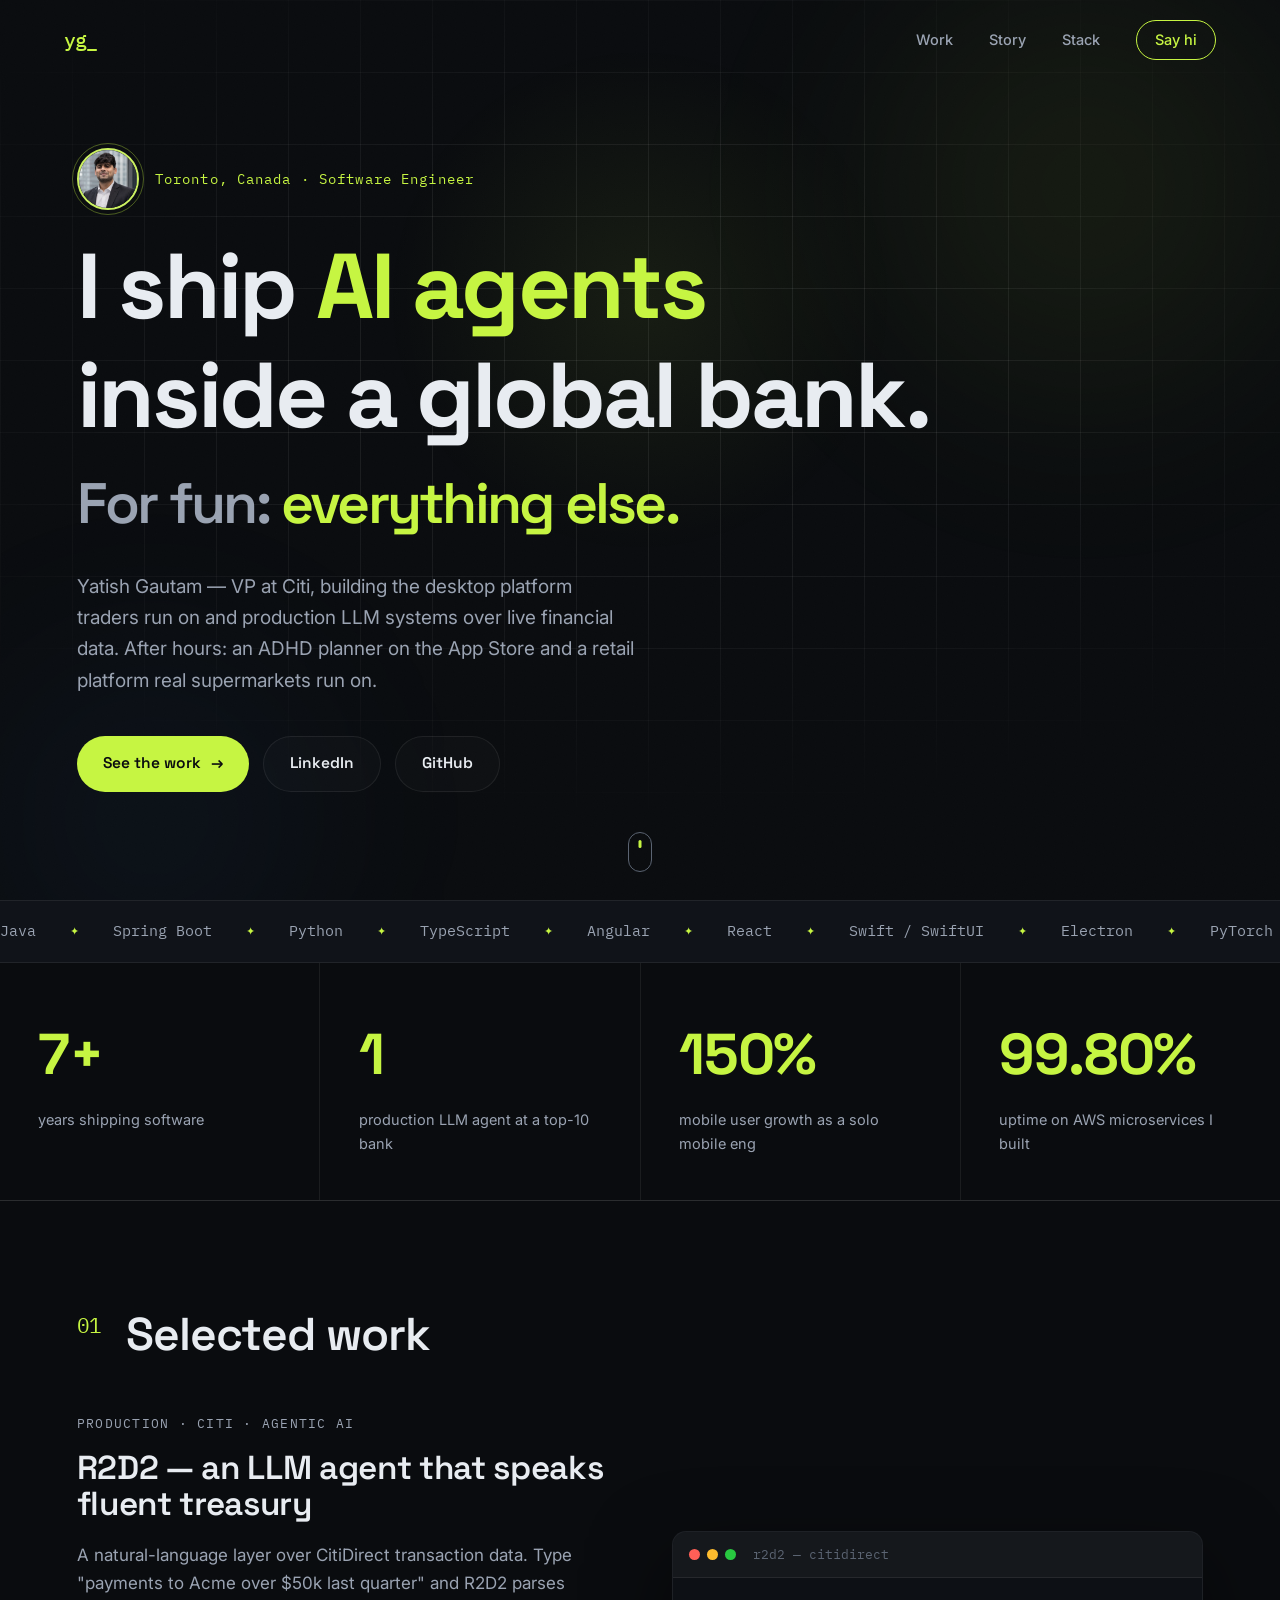
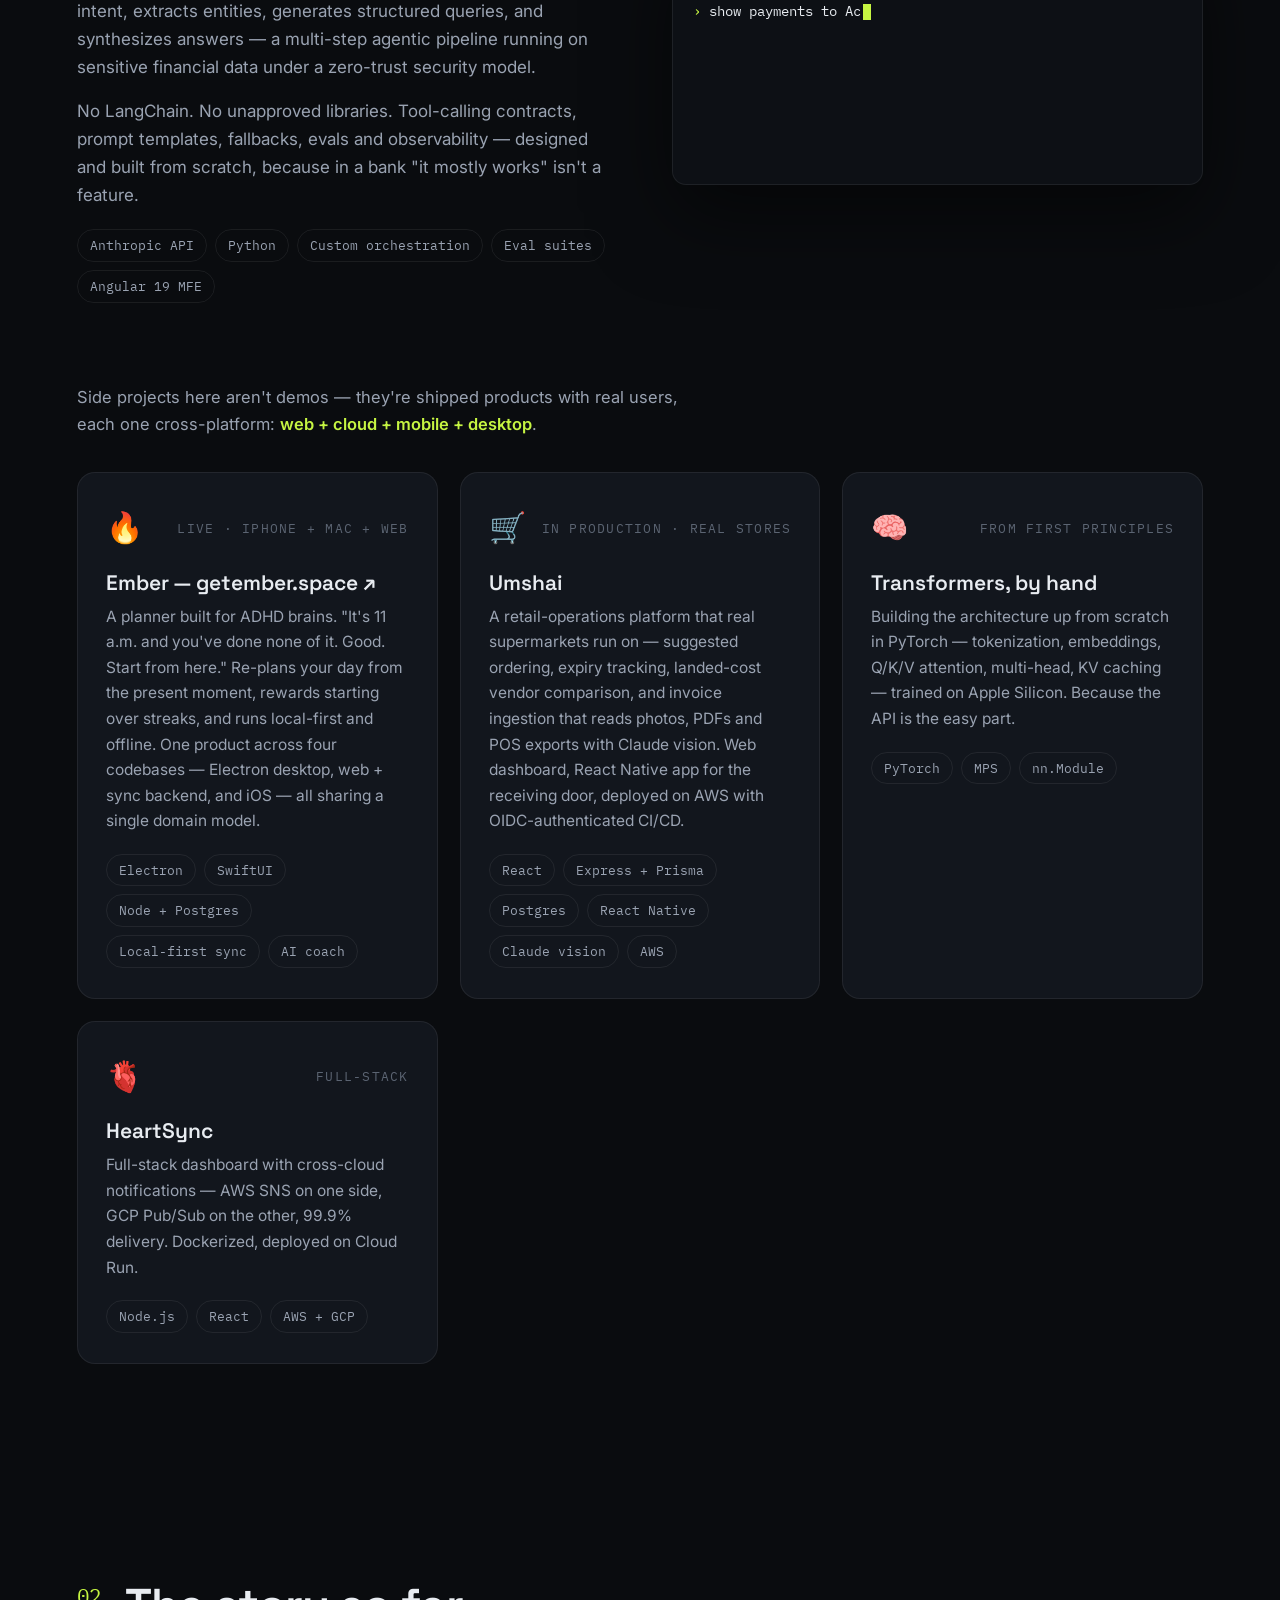
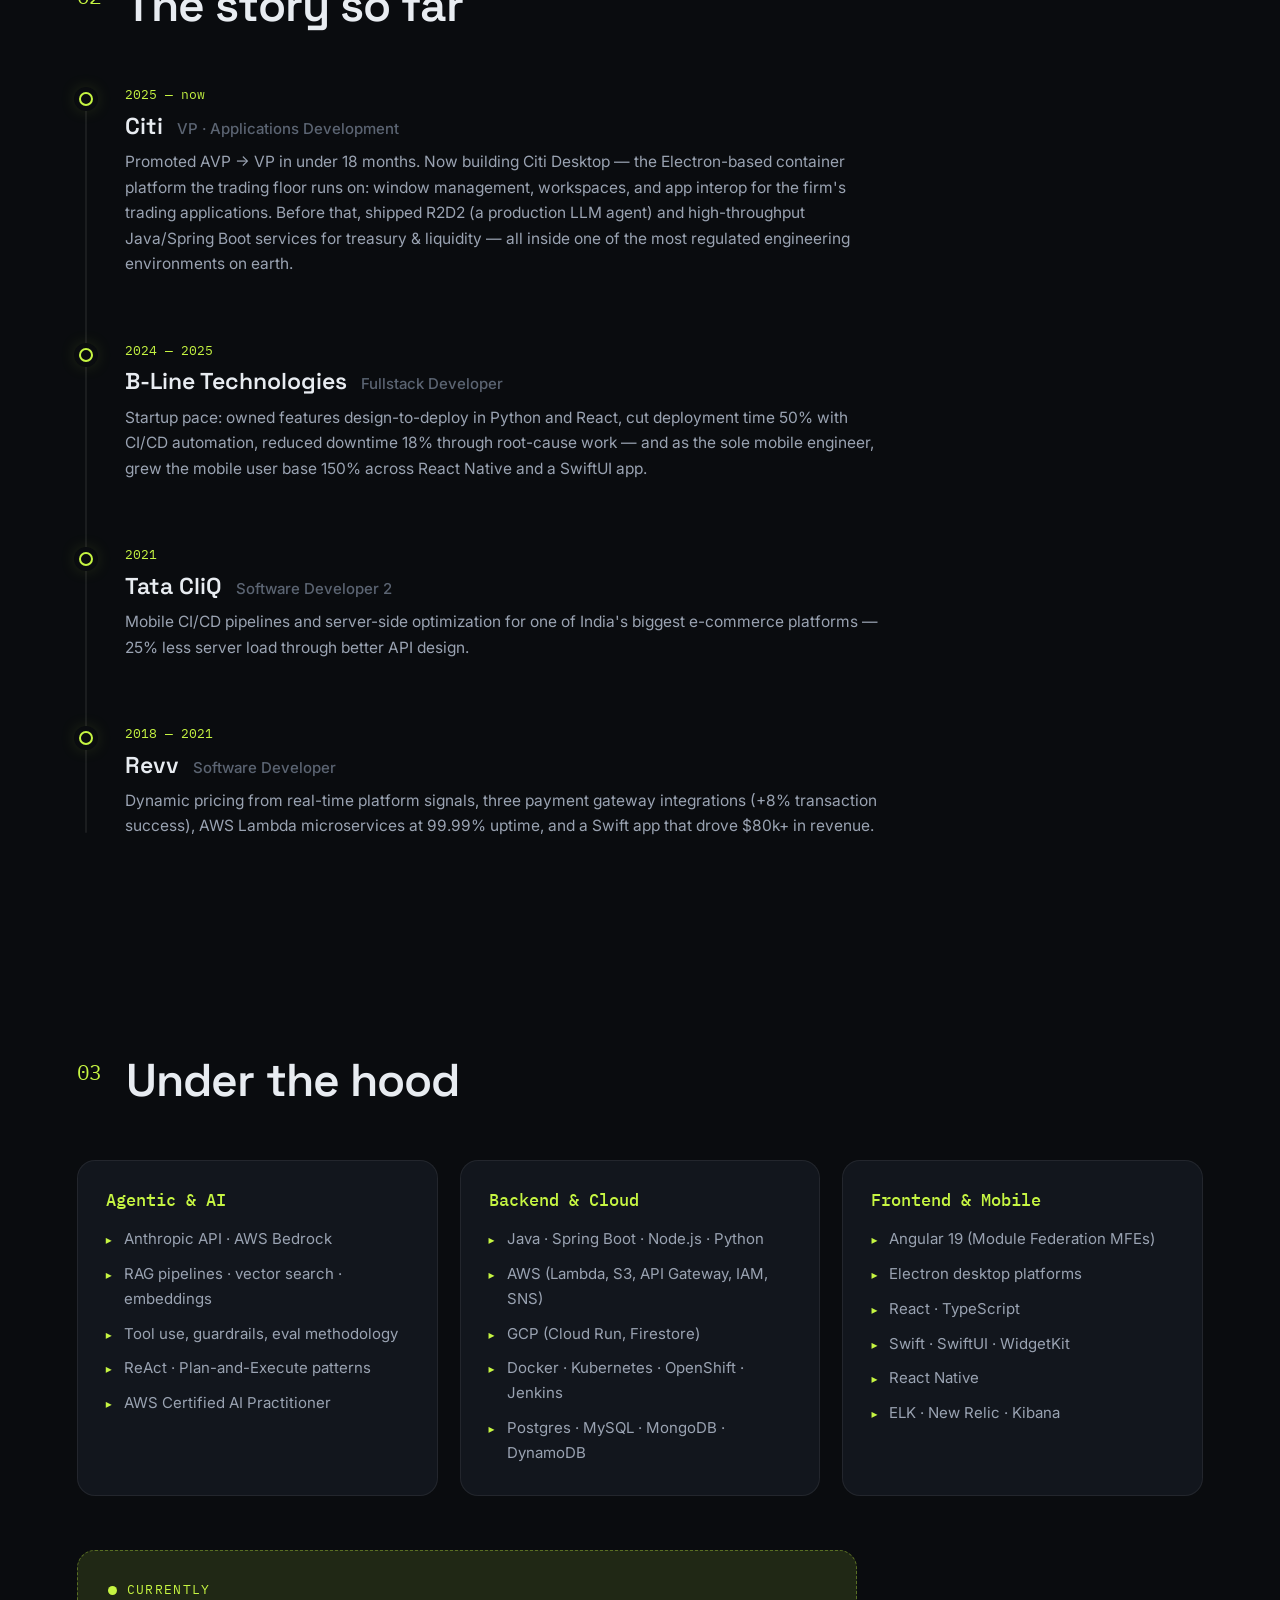
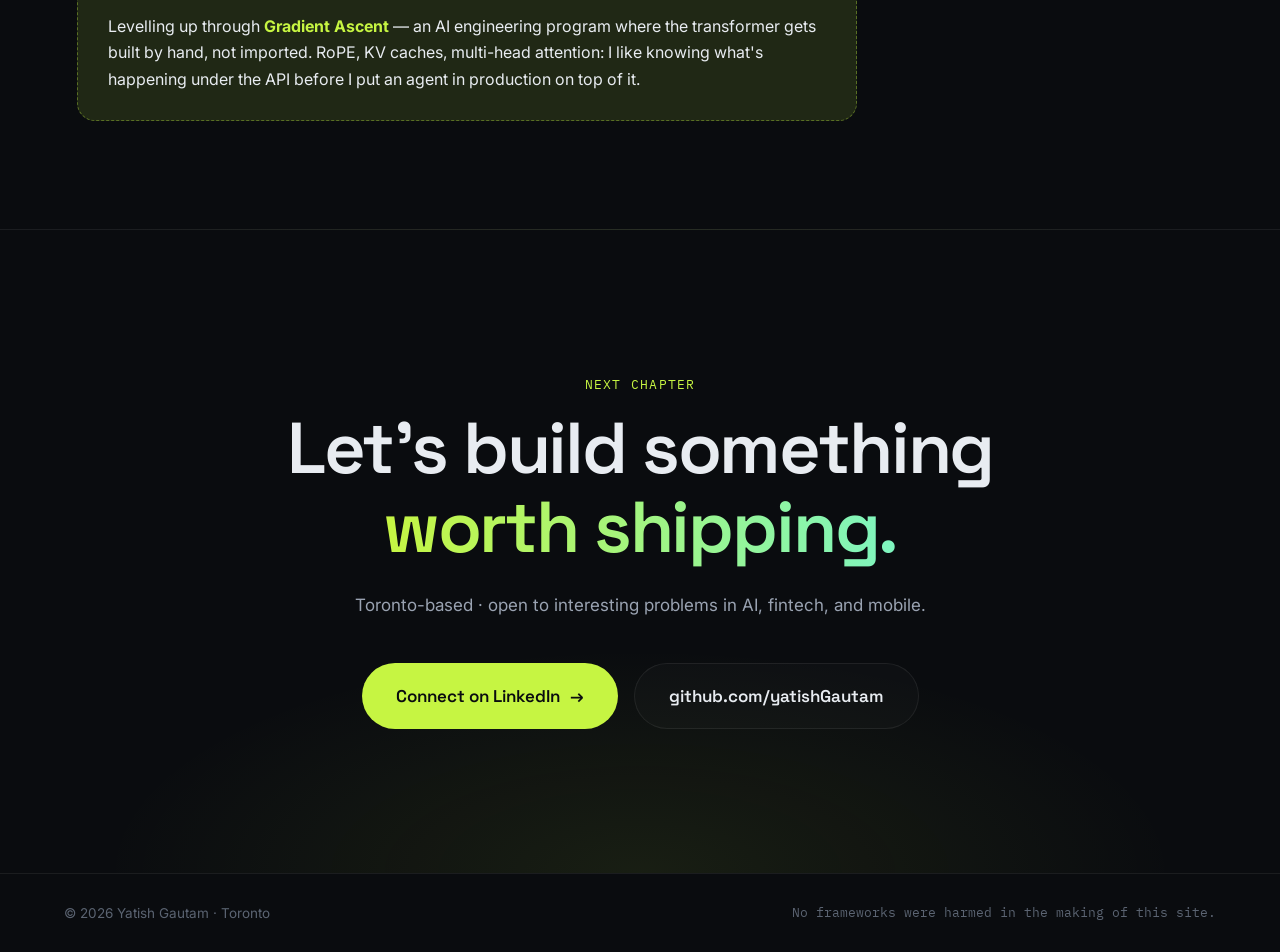
==== site/index.html @ 06d2b2af "Generalist hero copy, www canonical, GoDaddy DNS docs (Route 53 dropped) Co-Authored-By: Claude Fabl" ====
<!DOCTYPE html>
<html lang="en">
<head>
  <meta charset="UTF-8">
  <meta name="viewport" content="width=device-width, initial-scale=1.0">
  <title>Yatish Gautam — Engineer</title>
  <meta name="description" content="Toronto-based software engineer. I ship production LLM agents inside a global bank — and build web, cloud, mobile, and desktop products for fun.">
  <link rel="canonical" href="https://www.yatishgautam.com/">
  <meta property="og:title" content="Yatish Gautam — Engineer">
  <meta property="og:description" content="Production AI agents at a global bank. Web, cloud, mobile, and desktop products for fun.">
  <meta property="og:url" content="https://www.yatishgautam.com/">
  <meta property="og:type" content="website">
  <meta property="og:image" content="https://www.yatishgautam.com/portrait.jpg">
  <link rel="icon" href="favicon.svg" type="image/svg+xml">
  <link rel="preconnect" href="https://fonts.googleapis.com">
  <link rel="preconnect" href="https://fonts.gstatic.com" crossorigin>
  <link href="https://fonts.googleapis.com/css2?family=Space+Grotesk:wght@400;500;600;700&family=Inter:wght@400;500;600&family=IBM+Plex+Mono:wght@400;500&display=swap" rel="stylesheet">
  <link rel="stylesheet" href="styles.css">
  <noscript><style>.reveal-up{opacity:1!important;transform:none!important}.reveal-up .chips li{opacity:1!important;transform:none!important}</style></noscript>
</head>
<body>

  <div class="cursor-glow" aria-hidden="true"></div>
  <div class="noise" aria-hidden="true"></div>
  <div class="scroll-progress" id="scroll-progress" aria-hidden="true"></div>

  <!-- ============ NAV ============ -->
  <nav class="nav" id="nav">
    <a class="nav__logo" href="#top">yg<span class="blink">_</span></a>
    <div class="nav__links">
      <a href="#work">Work</a>
      <a href="#story">Story</a>
      <a href="#stack">Stack</a>
      <a href="#contact" class="nav__cta">Say hi</a>
    </div>
  </nav>

  <!-- ============ HERO ============ -->
  <header class="hero" id="top">
    <div class="hero__bg" aria-hidden="true">
      <div class="orb orb--1"></div>
      <div class="orb orb--2"></div>
      <div class="grid-lines"></div>
    </div>

    <div class="hero__inner">
      <div class="hero__text">
      <div class="hero__id reveal-up">
        <button class="avatar" id="portrait" type="button" aria-label="Yatish Gautam">
          <img src="portrait.jpg" alt="Yatish Gautam" width="800" height="800">
          <span class="avatar__wave" aria-hidden="true">👋</span>
        </button>
        <p class="hero__eyebrow">Toronto, Canada · Software Engineer</p>
      </div>
      <h1 class="hero__title">
        <span class="line"><span class="word">I</span> <span class="word">ship</span> <span class="word accent">AI&nbsp;agents</span></span>
        <span class="line"><span class="word">inside</span> <span class="word">a</span> <span class="word">global</span> <span class="word">bank.</span></span>
        <span class="line line--sub"><span class="word">For</span> <span class="word">fun:</span> <span class="word swap-wrap"><span class="swap" id="swap">everything else.</span></span></span>
      </h1>
      <p class="hero__sub reveal-up">
        Yatish Gautam — VP at Citi, building the desktop platform traders run on
        and production LLM systems over live financial data. After hours: an ADHD
        planner on the App Store and a retail platform real supermarkets run on.
      </p>
      <div class="hero__actions reveal-up">
        <a class="btn btn--primary magnetic" href="#work">See the work <span class="btn__arrow">→</span></a>
        <a class="btn btn--ghost magnetic" href="https://www.linkedin.com/in/yatishgautam28/" target="_blank" rel="noopener">LinkedIn</a>
        <a class="btn btn--ghost magnetic" href="https://github.com/yatishGautam" target="_blank" rel="noopener">GitHub</a>
      </div>
      </div>
    </div>

    <div class="hero__scroll" aria-hidden="true"><span></span></div>
  </header>

  <!-- ============ MARQUEE ============ -->
  <div class="marquee" aria-hidden="true">
    <div class="marquee__track">
      <span>Java</span><i>✦</i><span>Spring Boot</span><i>✦</i><span>Python</span><i>✦</i><span>TypeScript</span><i>✦</i><span>Angular</span><i>✦</i><span>React</span><i>✦</i><span>Swift / SwiftUI</span><i>✦</i><span>Electron</span><i>✦</i><span>PyTorch</span><i>✦</i><span>AWS</span><i>✦</i><span>Anthropic API</span><i>✦</i><span>Docker</span><i>✦</i><span>Kubernetes</span><i>✦</i><span>Node.js</span><i>✦</i><span>PostgreSQL</span><i>✦</i>
      <span>Java</span><i>✦</i><span>Spring Boot</span><i>✦</i><span>Python</span><i>✦</i><span>TypeScript</span><i>✦</i><span>Angular</span><i>✦</i><span>React</span><i>✦</i><span>Swift / SwiftUI</span><i>✦</i><span>Electron</span><i>✦</i><span>PyTorch</span><i>✦</i><span>AWS</span><i>✦</i><span>Anthropic API</span><i>✦</i><span>Docker</span><i>✦</i><span>Kubernetes</span><i>✦</i><span>Node.js</span><i>✦</i><span>PostgreSQL</span><i>✦</i>
    </div>
  </div>

  <!-- ============ STATS ============ -->
  <section class="stats">
    <div class="stat reveal-up">
      <span class="stat__num" data-count="7">0</span><span class="stat__plus">+</span>
      <span class="stat__label">years shipping software</span>
    </div>
    <div class="stat reveal-up">
      <span class="stat__num" data-count="1">0</span>
      <span class="stat__label">production LLM agent at a top-10 bank</span>
    </div>
    <div class="stat reveal-up">
      <span class="stat__num" data-count="150">0</span><span class="stat__plus">%</span>
      <span class="stat__label">mobile user growth as a solo mobile eng</span>
    </div>
    <div class="stat reveal-up">
      <span class="stat__num" data-count="99.99">0</span><span class="stat__plus">%</span>
      <span class="stat__label">uptime on AWS microservices I built</span>
    </div>
  </section>

  <!-- ============ WORK ============ -->
  <section class="section" id="work">
    <h2 class="section__title reveal-up"><span class="section__index">01</span> Selected work</h2>

    <!-- R2D2 feature -->
    <article class="feature reveal-up">
      <div class="feature__text">
        <p class="tag">Production · Citi · Agentic AI</p>
        <h3>R2D2 — an LLM agent that speaks fluent&nbsp;treasury</h3>
        <p>
          A natural-language layer over CitiDirect transaction data. Type
          "payments to Acme over $50k last quarter" and R2D2 parses intent,
          extracts entities, generates structured queries, and synthesizes
          answers — a multi-step agentic pipeline running on sensitive financial
          data under a zero-trust security model.
        </p>
        <p>
          No LangChain. No unapproved libraries. Tool-calling contracts, prompt
          templates, fallbacks, evals and observability — designed and built
          from scratch, because in a bank "it mostly works" isn't a feature.
        </p>
        <ul class="chips">
          <li>Anthropic API</li><li>Python</li><li>Custom orchestration</li><li>Eval suites</li><li>Angular 19 MFE</li>
        </ul>
      </div>
      <div class="feature__demo">
        <div class="terminal tilt">
          <div class="terminal__bar"><i></i><i></i><i></i><span>r2d2 — citidirect</span></div>
          <div class="terminal__body" id="terminal">
            <div class="t-line"><span class="t-prompt">›</span> <span id="type-target"></span><span class="t-caret"></span></div>
            <div class="t-steps" id="t-steps">
              <div class="t-step">⟳ parsing intent…</div>
              <div class="t-step">⟳ extracting entities → <em>{counterparty, amount, window}</em></div>
              <div class="t-step">⟳ generating structured query…</div>
              <div class="t-step t-ok">✓ 14 transactions · $2.3M total · summary ready</div>
            </div>
          </div>
        </div>
      </div>
    </article>

    <!-- Project cards -->
    <p class="cards__intro reveal-up">Side projects here aren't demos — they're shipped products with real users, each one cross-platform: <strong>web + cloud + mobile + desktop</strong>.</p>
    <div class="cards">
      <article class="card tilt reveal-up">
        <div class="card__top"><span class="card__emoji">🔥</span><span class="tag tag--ghost">Live · iPhone + Mac + Web</span></div>
        <h3><a href="https://getember.space" target="_blank" rel="noopener">Ember — getember.space ↗</a></h3>
        <p>A planner built for ADHD brains. "It's 11 a.m. and you've done none of it. Good. Start from here." Re-plans your day from the present moment, rewards starting over streaks, and runs local-first and offline. One product across four codebases — Electron desktop, web + sync backend, and iOS — all sharing a single domain model.</p>
        <ul class="chips"><li>Electron</li><li>SwiftUI</li><li>Node + Postgres</li><li>Local-first sync</li><li>AI coach</li></ul>
      </article>

      <article class="card tilt reveal-up">
        <div class="card__top"><span class="card__emoji">🛒</span><span class="tag tag--ghost">In production · real stores</span></div>
        <h3>Umshai</h3>
        <p>A retail-operations platform that real supermarkets run on — suggested ordering, expiry tracking, landed-cost vendor comparison, and invoice ingestion that reads photos, PDFs and POS exports with Claude vision. Web dashboard, React Native app for the receiving door, deployed on AWS with OIDC-authenticated CI/CD.</p>
        <ul class="chips"><li>React</li><li>Express + Prisma</li><li>Postgres</li><li>React Native</li><li>Claude vision</li><li>AWS</li></ul>
      </article>

      <article class="card tilt reveal-up">
        <div class="card__top"><span class="card__emoji">🧠</span><span class="tag tag--ghost">From first principles</span></div>
        <h3>Transformers, by hand</h3>
        <p>Building the architecture up from scratch in PyTorch — tokenization, embeddings, Q/K/V attention, multi-head, KV caching — trained on Apple Silicon. Because the API is the easy part.</p>
        <ul class="chips"><li>PyTorch</li><li>MPS</li><li>nn.Module</li></ul>
      </article>

      <article class="card tilt reveal-up">
        <div class="card__top"><span class="card__emoji">🫀</span><span class="tag tag--ghost">Full-stack</span></div>
        <h3>HeartSync</h3>
        <p>Full-stack dashboard with cross-cloud notifications — AWS SNS on one side, GCP Pub/Sub on the other, 99.9% delivery. Dockerized, deployed on Cloud Run.</p>
        <ul class="chips"><li>Node.js</li><li>React</li><li>AWS + GCP</li></ul>
      </article>
    </div>
  </section>

  <!-- ============ STORY / EXPERIENCE ============ -->
  <section class="section" id="story">
    <h2 class="section__title reveal-up"><span class="section__index">02</span> The story so far</h2>
    <div class="timeline">
      <div class="timeline__rail" aria-hidden="true"><div class="timeline__progress" id="tl-progress"></div></div>

      <article class="tl-item reveal-up">
        <span class="tl-dot"></span>
        <p class="tl-when">2025 — now</p>
        <h3>Citi <span class="tl-role">VP · Applications Development</span></h3>
        <p>Promoted AVP → VP in under 18 months. Now building Citi Desktop — the Electron-based container platform the trading floor runs on: window management, workspaces, and app interop for the firm's trading applications. Before that, shipped R2D2 (a production LLM agent) and high-throughput Java/Spring Boot services for treasury & liquidity — all inside one of the most regulated engineering environments on earth.</p>
      </article>

      <article class="tl-item reveal-up">
        <span class="tl-dot"></span>
        <p class="tl-when">2024 — 2025</p>
        <h3>B-Line Technologies <span class="tl-role">Fullstack Developer</span></h3>
        <p>Startup pace: owned features design-to-deploy in Python and React, cut deployment time 50% with CI/CD automation, reduced downtime 18% through root-cause work — and as the sole mobile engineer, grew the mobile user base 150% across React Native and a SwiftUI app.</p>
      </article>

      <article class="tl-item reveal-up">
        <span class="tl-dot"></span>
        <p class="tl-when">2021</p>
        <h3>Tata CliQ <span class="tl-role">Software Developer 2</span></h3>
        <p>Mobile CI/CD pipelines and server-side optimization for one of India's biggest e-commerce platforms — 25% less server load through better API design.</p>
      </article>

      <article class="tl-item reveal-up">
        <span class="tl-dot"></span>
        <p class="tl-when">2018 — 2021</p>
        <h3>Revv <span class="tl-role">Software Developer</span></h3>
        <p>Dynamic pricing from real-time platform signals, three payment gateway integrations (+8% transaction success), AWS Lambda microservices at 99.99% uptime, and a Swift app that drove $80k+ in revenue.</p>
      </article>
    </div>
  </section>

  <!-- ============ STACK ============ -->
  <section class="section" id="stack">
    <h2 class="section__title reveal-up"><span class="section__index">03</span> Under the hood</h2>
    <div class="stack">
      <div class="stack__col reveal-up">
        <h4>Agentic & AI</h4>
        <ul>
          <li>Anthropic API · AWS Bedrock</li>
          <li>RAG pipelines · vector search · embeddings</li>
          <li>Tool use, guardrails, eval methodology</li>
          <li>ReAct · Plan-and-Execute patterns</li>
          <li>AWS Certified AI Practitioner</li>
        </ul>
      </div>
      <div class="stack__col reveal-up">
        <h4>Backend & Cloud</h4>
        <ul>
          <li>Java · Spring Boot · Node.js · Python</li>
          <li>AWS (Lambda, S3, API Gateway, IAM, SNS)</li>
          <li>GCP (Cloud Run, Firestore)</li>
          <li>Docker · Kubernetes · OpenShift · Jenkins</li>
          <li>Postgres · MySQL · MongoDB · DynamoDB</li>
        </ul>
      </div>
      <div class="stack__col reveal-up">
        <h4>Frontend & Mobile</h4>
        <ul>
          <li>Angular 19 (Module Federation MFEs)</li>
          <li>Electron desktop platforms</li>
          <li>React · TypeScript</li>
          <li>Swift · SwiftUI · WidgetKit</li>
          <li>React Native</li>
          <li>ELK · New Relic · Kibana</li>
        </ul>
      </div>
    </div>

    <aside class="now reveal-up">
      <p class="now__pulse"><span class="pulse-dot"></span> Currently</p>
      <p>
        Levelling up through <strong>Gradient Ascent</strong> — an AI engineering
        program where the transformer gets built by hand, not imported. RoPE,
        KV caches, multi-head attention: I like knowing what's happening under
        the API before I put an agent in production on top of it.
      </p>
    </aside>
  </section>

  <!-- ============ CONTACT ============ -->
  <section class="contact" id="contact">
    <div class="contact__inner reveal-up">
      <p class="tag">Next chapter</p>
      <h2>Let's build something<br><span class="accent gradient-swipe">worth shipping.</span></h2>
      <p class="contact__sub">Toronto-based · open to interesting problems in AI, fintech, and mobile.</p>
      <div class="contact__actions">
        <a class="btn btn--primary btn--big magnetic" href="https://www.linkedin.com/in/yatishgautam28/" target="_blank" rel="noopener">Connect on LinkedIn <span class="btn__arrow">→</span></a>
        <a class="btn btn--ghost btn--big magnetic" href="https://github.com/yatishGautam" target="_blank" rel="noopener">github.com/yatishGautam</a>
      </div>
    </div>
  </section>

  <footer class="footer">
    <p>© 2026 Yatish Gautam · Toronto</p>
    <p class="footer__wink">No frameworks were harmed in the making of this site.</p>
  </footer>

  <script src="main.js"></script>
</body>
</html>
---- site/styles.css ----
/* ============================================================
   yatishgautam.com — hand-rolled, no framework
   ============================================================ */

:root {
  --bg: #0a0c0f;
  --bg-raise: #101319;
  --bg-card: #12161d;
  --ink: #e8ecf1;
  --ink-dim: #9aa3b2;
  --ink-faint: #5b6472;
  --accent: #c6f542;
  --accent-soft: rgba(198, 245, 66, 0.12);
  --accent-glow: rgba(198, 245, 66, 0.35);
  --line: rgba(255, 255, 255, 0.07);
  --font-display: "Space Grotesk", system-ui, sans-serif;
  --font-body: "Inter", system-ui, sans-serif;
  --font-mono: "IBM Plex Mono", ui-monospace, monospace;
  --ease-out: cubic-bezier(0.16, 1, 0.3, 1);
}

* { margin: 0; padding: 0; box-sizing: border-box; }

html { scroll-behavior: smooth; }

body {
  background: var(--bg);
  color: var(--ink);
  font-family: var(--font-body);
  font-size: 17px;
  line-height: 1.65;
  overflow-x: hidden;
  -webkit-font-smoothing: antialiased;
}

::selection { background: var(--accent); color: #0a0c0f; }

h1, h2, h3, h4 { font-family: var(--font-display); font-weight: 600; line-height: 1.1; }

a { color: inherit; text-decoration: none; }

.accent { color: var(--accent); }

/* ---------- ambient layers ---------- */
.noise {
  position: fixed; inset: 0; z-index: 1; pointer-events: none; opacity: 0.5;
  background-image: url("data:image/svg+xml,%3Csvg xmlns='http://www.w3.org/2000/svg' width='120' height='120'%3E%3Cfilter id='n'%3E%3CfeTurbulence type='fractalNoise' baseFrequency='0.9' numOctaves='2'/%3E%3CfeColorMatrix values='0 0 0 0 1 0 0 0 0 1 0 0 0 0 1 0 0 0 0.03 0'/%3E%3C/filter%3E%3Crect width='120' height='120' filter='url(%23n)'/%3E%3C/svg%3E");
}

.cursor-glow {
  position: fixed; z-index: 0; width: 600px; height: 600px;
  border-radius: 50%; pointer-events: none;
  background: radial-gradient(circle, rgba(198,245,66,0.07) 0%, transparent 60%);
  transform: translate(-50%, -50%);
  left: 50vw; top: 30vh;
  transition: opacity 0.4s;
}

/* ---------- scroll progress ---------- */
.scroll-progress {
  position: fixed; top: 0; left: 0; height: 2.5px; width: 0%;
  background: linear-gradient(90deg, var(--accent), #7ef5c0);
  z-index: 200; box-shadow: 0 0 12px var(--accent-glow);
}

/* ---------- nav ---------- */
.nav {
  position: fixed; top: 0; left: 0; right: 0; z-index: 100;
  display: flex; justify-content: space-between; align-items: center;
  padding: 20px clamp(20px, 5vw, 64px);
  transition: background 0.4s, backdrop-filter 0.4s, padding 0.4s, border-color 0.4s;
  border-bottom: 1px solid transparent;
}
.nav.scrolled {
  background: rgba(10, 12, 15, 0.75);
  backdrop-filter: blur(14px);
  -webkit-backdrop-filter: blur(14px);
  padding: 12px clamp(20px, 5vw, 64px);
  border-bottom-color: var(--line);
}
.nav__logo {
  font-family: var(--font-mono); font-size: 20px; font-weight: 500;
  color: var(--accent); letter-spacing: -1px;
}
.blink { animation: blink 1.1s steps(1) infinite; }
@keyframes blink { 50% { opacity: 0; } }

.nav__links { display: flex; gap: clamp(16px, 3vw, 36px); align-items: center; }
.nav__links a {
  font-size: 14.5px; color: var(--ink-dim); font-weight: 500;
  position: relative; transition: color 0.25s;
}
.nav__links a:hover { color: var(--ink); }
.nav__links a:not(.nav__cta)::after {
  content: ""; position: absolute; left: 0; bottom: -4px; height: 1.5px; width: 0;
  background: var(--accent); transition: width 0.3s var(--ease-out);
}
.nav__links a:not(.nav__cta):hover::after { width: 100%; }
.nav__cta {
  border: 1px solid var(--accent); color: var(--accent) !important;
  padding: 7px 18px; border-radius: 999px; transition: background 0.25s, color 0.25s !important;
}
.nav__cta:hover { background: var(--accent); color: #0a0c0f !important; }

/* ---------- hero ---------- */
.hero {
  position: relative; min-height: 100svh; display: flex; align-items: center;
  padding: 120px clamp(20px, 6vw, 80px) 80px;
  z-index: 2;
}
.hero__bg { position: absolute; inset: 0; overflow: hidden; z-index: -1; }
.orb {
  position: absolute; border-radius: 50%; filter: blur(90px); opacity: 0.55;
  animation: drift 18s ease-in-out infinite alternate;
}
.orb--1 {
  width: 55vw; height: 55vw; max-width: 700px; max-height: 700px;
  background: radial-gradient(circle, rgba(198,245,66,0.16), transparent 65%);
  top: -18%; right: -12%;
}
.orb--2 {
  width: 45vw; height: 45vw; max-width: 560px; max-height: 560px;
  background: radial-gradient(circle, rgba(66,150,245,0.13), transparent 65%);
  bottom: -22%; left: -10%;
  animation-delay: -9s;
}
@keyframes drift {
  from { transform: translate(0, 0) scale(1); }
  to   { transform: translate(-60px, 50px) scale(1.15); }
}
@keyframes gridDrift { to { background-position: 72px 72px; } }
.grid-lines {
  position: absolute; inset: 0;
  background-image:
    linear-gradient(var(--line) 1px, transparent 1px),
    linear-gradient(90deg, var(--line) 1px, transparent 1px);
  background-size: 72px 72px;
  animation: gridDrift 30s linear infinite;
  mask-image: radial-gradient(ellipse 90% 70% at 50% 40%, black 30%, transparent 75%);
  -webkit-mask-image: radial-gradient(ellipse 90% 70% at 50% 40%, black 30%, transparent 75%);
}

.hero__inner { max-width: 1080px; }

/* ---------- compact avatar ---------- */
.hero__id { display: flex; align-items: center; gap: 16px; margin-bottom: 26px; }
.hero__id .hero__eyebrow { margin-bottom: 0; }
.avatar {
  position: relative; flex: none; width: 62px; height: 62px;
  padding: 0; border: none; background: none; cursor: pointer;
  border-radius: 50%;
}
.avatar img {
  width: 100%; height: 100%; display: block; object-fit: cover;
  border-radius: 50%; border: 2px solid var(--accent);
  filter: saturate(0.8);
  transition: filter 0.4s, transform 0.4s var(--ease-out), box-shadow 0.4s;
}
.avatar::before {
  content: ""; position: absolute; inset: -5px; border-radius: 50%;
  border: 1.5px solid rgba(198,245,66,0.35);
  animation: avatarRing 3s ease-out infinite;
}
@keyframes avatarRing {
  0% { transform: scale(0.9); opacity: 0; }
  35% { opacity: 1; }
  100% { transform: scale(1.25); opacity: 0; }
}
.avatar:hover img {
  filter: saturate(1.15);
  transform: scale(1.08) rotate(3deg);
  box-shadow: 0 6px 24px var(--accent-glow);
}
.avatar__wave {
  position: absolute; right: -10px; bottom: -6px; font-size: 22px;
  opacity: 0; transform: scale(0.4) rotate(-30deg);
  transition: opacity 0.3s, transform 0.35s var(--ease-out);
  transform-origin: 70% 80%; pointer-events: none;
}
.avatar:hover .avatar__wave { opacity: 1; transform: none; animation: wave 1.2s ease-in-out infinite; }
@keyframes wave {
  0%, 55%, 100% { transform: rotate(0); }
  60% { transform: rotate(18deg); } 70% { transform: rotate(-10deg); }
  80% { transform: rotate(18deg); } 90% { transform: rotate(-6deg); }
}
.hero__eyebrow {
  font-family: var(--font-mono); font-size: 14px; color: var(--accent);
  letter-spacing: 0.08em; margin-bottom: 26px;
}
.hero__title {
  font-size: clamp(42px, 7.2vw, 92px);
  letter-spacing: -0.03em; font-weight: 700;
  margin-bottom: 30px;
}
.hero__title .line { display: block; overflow: hidden; padding-bottom: 0.08em; }
.hero__title .word {
  display: inline-block; transform: translateY(110%);
  animation: rise 0.9s var(--ease-out) forwards;
}
.line--sub { color: var(--ink-dim); font-size: 0.62em; margin-top: 0.35em; font-weight: 600; }
@keyframes rise { to { transform: translateY(0); } }

.swap-wrap { color: var(--accent); }
.swap { display: inline-block; text-align: left; }
.swap.out { animation: swapOut 0.35s var(--ease-out) forwards; }
.swap.in  { animation: swapIn  0.45s var(--ease-out) forwards; }
@keyframes swapOut { to { opacity: 0; transform: translateY(-60%) rotate(-4deg); } }
@keyframes swapIn  { from { opacity: 0; transform: translateY(60%) rotate(4deg); } to { opacity: 1; transform: none; } }

.hero__sub {
  max-width: 560px; color: var(--ink-dim); font-size: clamp(16px, 1.6vw, 19px);
  margin-bottom: 40px;
}
.hero__actions { display: flex; gap: 14px; flex-wrap: wrap; }

.hero__scroll {
  position: absolute; bottom: 28px; left: 50%; transform: translateX(-50%);
  width: 24px; height: 40px; border: 1.5px solid var(--ink-faint); border-radius: 14px;
}
.hero__scroll span {
  position: absolute; left: 50%; top: 7px; width: 3px; height: 8px;
  background: var(--accent); border-radius: 2px; transform: translateX(-50%);
  animation: scrollHint 1.8s ease-in-out infinite;
}
@keyframes scrollHint { 50% { transform: translate(-50%, 14px); opacity: 0.2; } }

/* ---------- buttons ---------- */
.btn {
  display: inline-flex; align-items: center; gap: 10px;
  font-family: var(--font-display); font-weight: 600; font-size: 15.5px;
  padding: 14px 26px; border-radius: 999px;
  transition: transform 0.25s var(--ease-out), background 0.25s, color 0.25s, border-color 0.25s, box-shadow 0.25s;
  will-change: transform;
}
.btn--primary {
  background: var(--accent); color: #0a0c0f;
  box-shadow: 0 0 0 rgba(198,245,66,0);
}
.btn--primary:hover { box-shadow: 0 8px 40px var(--accent-glow); }
.btn--ghost { border: 1px solid var(--line); color: var(--ink); background: rgba(255,255,255,0.02); }
.btn--ghost:hover { border-color: var(--accent); color: var(--accent); }
.btn--big { padding: 18px 34px; font-size: 17px; }
.btn__arrow { transition: transform 0.25s var(--ease-out); }
.btn:hover .btn__arrow { transform: translateX(5px); }

/* ---------- marquee ---------- */
.marquee {
  border-top: 1px solid var(--line); border-bottom: 1px solid var(--line);
  overflow: hidden; padding: 18px 0; position: relative; z-index: 2;
  background: var(--bg-raise);
}
.marquee__track {
  display: flex; gap: 34px; width: max-content; align-items: center;
  animation: scroll 36s linear infinite;
  font-family: var(--font-mono); font-size: 15px; color: var(--ink-dim);
  white-space: nowrap;
}
.marquee:hover .marquee__track { animation-play-state: paused; }
.marquee__track i { color: var(--accent); font-style: normal; font-size: 11px; }
@keyframes scroll { to { transform: translateX(-50%); } }

/* ---------- stats ---------- */
.stats {
  display: grid; grid-template-columns: repeat(auto-fit, minmax(210px, 1fr));
  gap: 1px; background: var(--line);
  border-bottom: 1px solid var(--line);
  position: relative; z-index: 2;
}
.stat {
  background: var(--bg); padding: 44px clamp(20px, 3vw, 44px);
  transition: background 0.35s;
}
.stat:hover { background: var(--bg-raise); }
.stat__num, .stat__plus {
  font-family: var(--font-display); font-size: clamp(38px, 4.5vw, 58px);
  font-weight: 700; color: var(--accent); letter-spacing: -0.02em;
}
.stat__label { display: block; margin-top: 6px; color: var(--ink-dim); font-size: 14.5px; }

/* ---------- sections ---------- */
.section {
  padding: clamp(80px, 12vh, 140px) clamp(20px, 6vw, 80px);
  max-width: 1280px; margin: 0 auto; position: relative; z-index: 2;
}
.section__title {
  font-size: clamp(30px, 4vw, 46px); letter-spacing: -0.02em; margin-bottom: clamp(40px, 6vh, 70px);
}
.section__index {
  font-family: var(--font-mono); font-size: 0.45em; color: var(--accent);
  vertical-align: super; margin-right: 14px; font-weight: 400;
}

.tag {
  font-family: var(--font-mono); font-size: 12.5px; letter-spacing: 0.1em;
  text-transform: uppercase; color: var(--accent);
  margin-bottom: 14px;
}
.tag--ghost { color: var(--ink-faint); margin: 0; }

/* ---------- feature (R2D2) ---------- */
.feature {
  display: grid; grid-template-columns: 1fr 1fr; gap: clamp(30px, 5vw, 70px);
  align-items: center; margin-bottom: clamp(60px, 9vh, 100px);
}
.feature__text h3 { font-size: clamp(24px, 2.6vw, 34px); margin-bottom: 18px; letter-spacing: -0.01em; }
.feature__text p { color: var(--ink-dim); margin-bottom: 16px; }

.chips { display: flex; flex-wrap: wrap; gap: 8px; list-style: none; margin-top: 20px; }
.chips li {
  font-family: var(--font-mono); font-size: 12.5px; color: var(--ink-dim);
  border: 1px solid var(--line); padding: 5px 12px; border-radius: 999px;
  transition: border-color 0.25s, color 0.25s, transform 0.25s;
}
.chips li:hover { border-color: var(--accent); color: var(--accent); transform: translateY(-2px); }
/* chips pop in staggered once their card is visible */
.reveal-up .chips li { opacity: 0; transform: translateY(10px) scale(0.92); }
.reveal-up.visible .chips li {
  opacity: 1; transform: none;
  transition: opacity 0.5s var(--ease-out), transform 0.5s var(--ease-out), border-color 0.25s, color 0.25s;
  transition-delay: calc(0.35s + var(--chip-i, 0) * 0.07s), calc(0.35s + var(--chip-i, 0) * 0.07s), 0s, 0s;
}

/* terminal */
.terminal {
  background: #0d1015; border: 1px solid var(--line); border-radius: 14px;
  overflow: hidden; box-shadow: 0 30px 80px rgba(0,0,0,0.5);
  font-family: var(--font-mono); font-size: 14px;
}
.terminal__bar {
  display: flex; align-items: center; gap: 7px;
  padding: 12px 16px; background: rgba(255,255,255,0.03); border-bottom: 1px solid var(--line);
}
.terminal__bar i { width: 11px; height: 11px; border-radius: 50%; background: var(--ink-faint); opacity: 0.5; }
.terminal__bar i:nth-child(1) { background: #ff5f57; opacity: 1; }
.terminal__bar i:nth-child(2) { background: #febc2e; opacity: 1; }
.terminal__bar i:nth-child(3) { background: #28c840; opacity: 1; }
.terminal__bar span { margin-left: 10px; color: var(--ink-faint); font-size: 12.5px; }
.terminal__body { padding: 22px 20px 26px; min-height: 190px; }
.t-prompt { color: var(--accent); }
.t-caret {
  display: inline-block; width: 8px; height: 16px; background: var(--accent);
  vertical-align: text-bottom; margin-left: 2px; animation: blink 1s steps(1) infinite;
}
.t-steps { margin-top: 16px; display: grid; gap: 9px; }
.t-step {
  color: var(--ink-faint); opacity: 0; transform: translateY(6px);
  transition: opacity 0.4s, transform 0.4s;
}
.t-step.show { opacity: 1; transform: none; }
.t-step em { color: var(--ink-dim); font-style: normal; }
.t-ok { color: var(--accent); }

/* ---------- cards ---------- */
.cards__intro {
  color: var(--ink-dim); max-width: 640px; margin-bottom: 34px; font-size: 16.5px;
}
.cards__intro strong { color: var(--accent); font-weight: 600; }
.card h3 a { transition: color 0.25s; }
.card h3 a:hover { color: var(--accent); }
.cards {
  display: grid; grid-template-columns: repeat(auto-fit, minmax(270px, 1fr));
  gap: 22px;
}
.card {
  background: var(--bg-card); border: 1px solid var(--line); border-radius: 18px;
  padding: 30px 28px; position: relative; overflow: hidden;
  transition: border-color 0.35s, transform 0.35s var(--ease-out), box-shadow 0.35s;
}
.card::before {
  content: ""; position: absolute; inset: 0;
  background: radial-gradient(500px circle at var(--mx, 50%) var(--my, 50%), var(--accent-soft), transparent 45%);
  opacity: 0; transition: opacity 0.4s; pointer-events: none;
}
.card:hover::before { opacity: 1; }
.card:hover { border-color: rgba(198,245,66,0.35); box-shadow: 0 20px 60px rgba(0,0,0,0.4); }
.card__top { display: flex; justify-content: space-between; align-items: center; margin-bottom: 18px; }
.card__emoji { font-size: 30px; display: inline-block; transition: transform 0.4s var(--ease-out); }
.card:hover .card__emoji { transform: translateY(-4px) rotate(-8deg) scale(1.15); }
.card h3 { font-size: 21px; margin-bottom: 10px; }
.card p { color: var(--ink-dim); font-size: 15.5px; }

/* ---------- timeline ---------- */
.timeline { position: relative; padding-left: clamp(28px, 4vw, 48px); }
.timeline__rail {
  position: absolute; left: 8px; top: 6px; bottom: 6px; width: 2px;
  background: var(--line); border-radius: 2px; overflow: hidden;
}
.timeline__progress {
  width: 100%; height: 0%; background: linear-gradient(var(--accent), rgba(198,245,66,0.3));
  transition: height 0.1s linear;
}
.tl-item { position: relative; padding-bottom: clamp(44px, 7vh, 64px); max-width: 760px; }
.tl-item:last-child { padding-bottom: 0; }
.tl-dot {
  position: absolute; left: calc(-1 * clamp(28px, 4vw, 48px) + 2px); top: 8px;
  width: 14px; height: 14px; border-radius: 50%;
  background: var(--bg); border: 2.5px solid var(--accent);
  box-shadow: 0 0 0 5px var(--bg), 0 0 18px var(--accent-glow);
}
.tl-when { font-family: var(--font-mono); font-size: 13px; color: var(--accent); margin-bottom: 8px; }
.tl-item h3 { font-size: 23px; margin-bottom: 10px; display: flex; flex-wrap: wrap; gap: 6px 14px; align-items: baseline; }
.tl-role { font-family: var(--font-body); font-size: 15px; font-weight: 500; color: var(--ink-faint); }
.tl-item p:last-child { color: var(--ink-dim); font-size: 15.5px; }

/* ---------- stack ---------- */
.stack { display: grid; grid-template-columns: repeat(auto-fit, minmax(250px, 1fr)); gap: 22px; }
.stack__col {
  background: var(--bg-card); border: 1px solid var(--line); border-radius: 18px;
  padding: 30px 28px; transition: transform 0.35s var(--ease-out), border-color 0.35s;
}
.stack__col:hover { transform: translateY(-6px); border-color: rgba(198,245,66,0.3); }
.stack__col h4 {
  font-size: 17px; color: var(--accent); margin-bottom: 18px;
  font-family: var(--font-mono); font-weight: 500;
}
.stack__col ul { list-style: none; display: grid; gap: 10px; }
.stack__col li { color: var(--ink-dim); font-size: 15px; padding-left: 18px; position: relative; }
.stack__col li::before { content: "▸"; position: absolute; left: 0; color: var(--accent); font-size: 12px; top: 3px; }

.now {
  margin-top: clamp(40px, 6vh, 60px);
  border: 1px dashed rgba(198,245,66,0.35); border-radius: 18px;
  padding: 28px 30px; background: var(--accent-soft);
  max-width: 780px;
}
.now__pulse {
  font-family: var(--font-mono); font-size: 13px; letter-spacing: 0.1em;
  text-transform: uppercase; color: var(--accent); margin-bottom: 12px;
  display: flex; align-items: center; gap: 10px;
}
.pulse-dot {
  width: 9px; height: 9px; border-radius: 50%; background: var(--accent);
  animation: pulse 1.8s ease-out infinite;
}
@keyframes pulse {
  0% { box-shadow: 0 0 0 0 var(--accent-glow); }
  70% { box-shadow: 0 0 0 12px transparent; }
  100% { box-shadow: 0 0 0 0 transparent; }
}
.now p:last-child { color: var(--ink); font-size: 16px; }
.now strong { color: var(--accent); }

/* ---------- contact ---------- */
.contact {
  position: relative; z-index: 2; text-align: center;
  padding: clamp(100px, 16vh, 180px) 24px;
  border-top: 1px solid var(--line);
  background:
    radial-gradient(ellipse 60% 50% at 50% 100%, rgba(198,245,66,0.08), transparent 70%),
    var(--bg);
}
.contact h2 { font-size: clamp(38px, 6vw, 72px); letter-spacing: -0.03em; margin-bottom: 24px; }
.contact__sub { color: var(--ink-dim); margin-bottom: 44px; font-size: 17px; }
.contact__actions { display: flex; gap: 16px; justify-content: center; flex-wrap: wrap; }

.gradient-swipe {
  background: linear-gradient(90deg, var(--accent), #7ef5c0, var(--accent));
  background-size: 200% 100%;
  -webkit-background-clip: text; background-clip: text; color: transparent;
  animation: swipe 5s linear infinite;
}
@keyframes swipe { to { background-position: -200% 0; } }

/* ---------- footer ---------- */
.footer {
  display: flex; justify-content: space-between; flex-wrap: wrap; gap: 10px;
  padding: 28px clamp(20px, 5vw, 64px); border-top: 1px solid var(--line);
  color: var(--ink-faint); font-size: 13.5px; position: relative; z-index: 2;
}
.footer__wink { font-family: var(--font-mono); font-size: 12.5px; }

/* ---------- reveal on scroll ---------- */
.reveal-up {
  opacity: 0; transform: translateY(36px);
  transition: opacity 0.9s var(--ease-out), transform 0.9s var(--ease-out);
}
.reveal-up.visible { opacity: 1; transform: none; }

/* ---------- tilt ---------- */
.tilt { transform-style: preserve-3d; }

/* ---------- responsive ---------- */
@media (max-width: 880px) {
  .feature { grid-template-columns: 1fr; }
  .nav__links a:not(.nav__cta) { display: none; }
  .hero__scroll { display: none; }
  .avatar { width: 52px; height: 52px; }
}

/* ---------- confetti + shine ---------- */
.confetti-bit {
  position: fixed; z-index: 500; pointer-events: none;
  width: 9px; height: 9px; border-radius: 2px;
  will-change: transform, opacity;
}
.btn--primary { position: relative; overflow: hidden; }
.btn--primary::after {
  content: ""; position: absolute; top: 0; bottom: 0; width: 40%;
  left: -60%; transform: skewX(-20deg);
  background: linear-gradient(90deg, transparent, rgba(255,255,255,0.5), transparent);
  animation: shine 4.5s ease-in-out infinite;
}
@keyframes shine { 0%, 60% { left: -60%; } 85%, 100% { left: 130%; } }
.marquee__track span { transition: color 0.25s, transform 0.25s; display: inline-block; }
.marquee__track span:hover { color: var(--accent); transform: translateY(-3px) rotate(-2deg); }

/* ---------- reduced motion ---------- */
@media (prefers-reduced-motion: reduce) {
  *, *::before, *::after {
    animation-duration: 0.01ms !important;
    animation-iteration-count: 1 !important;
    transition-duration: 0.01ms !important;
  }
  html { scroll-behavior: auto; }
  .hero__title .word { transform: none; }
  .reveal-up { opacity: 1; transform: none; }
}
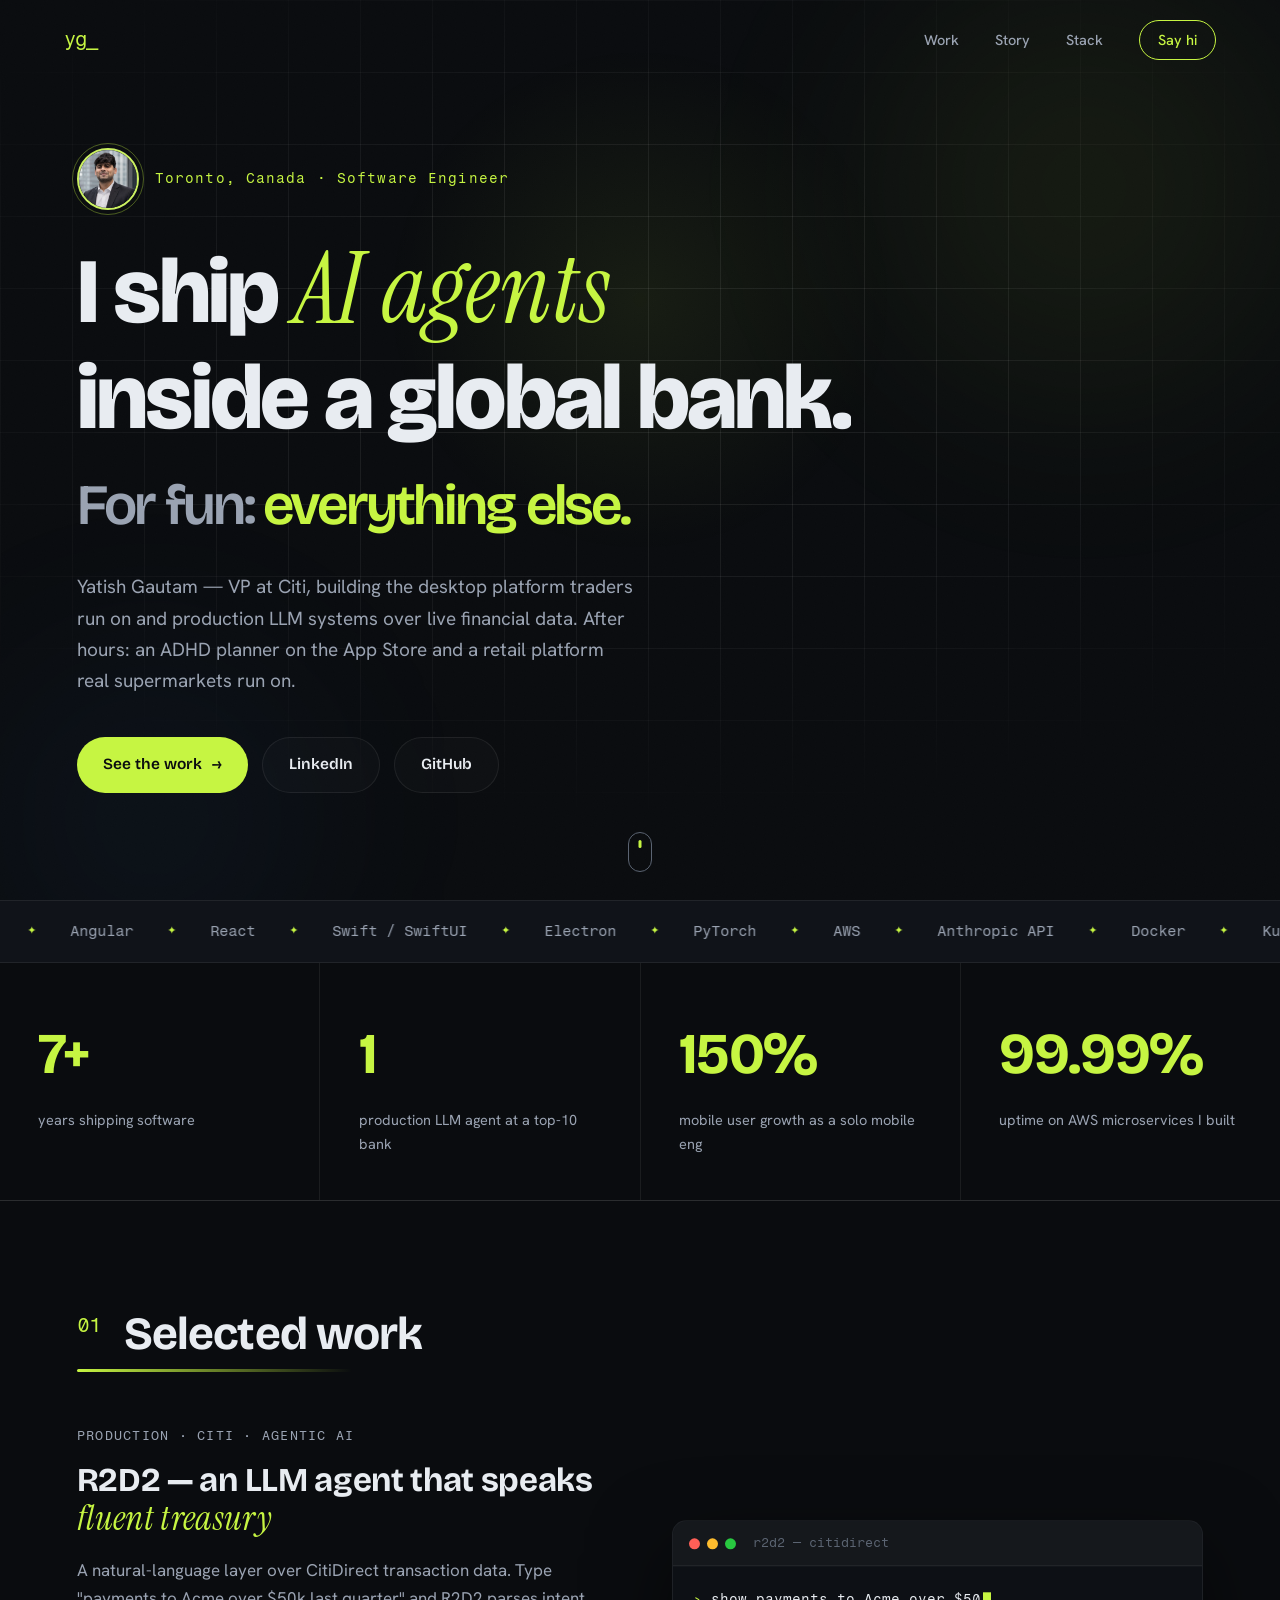
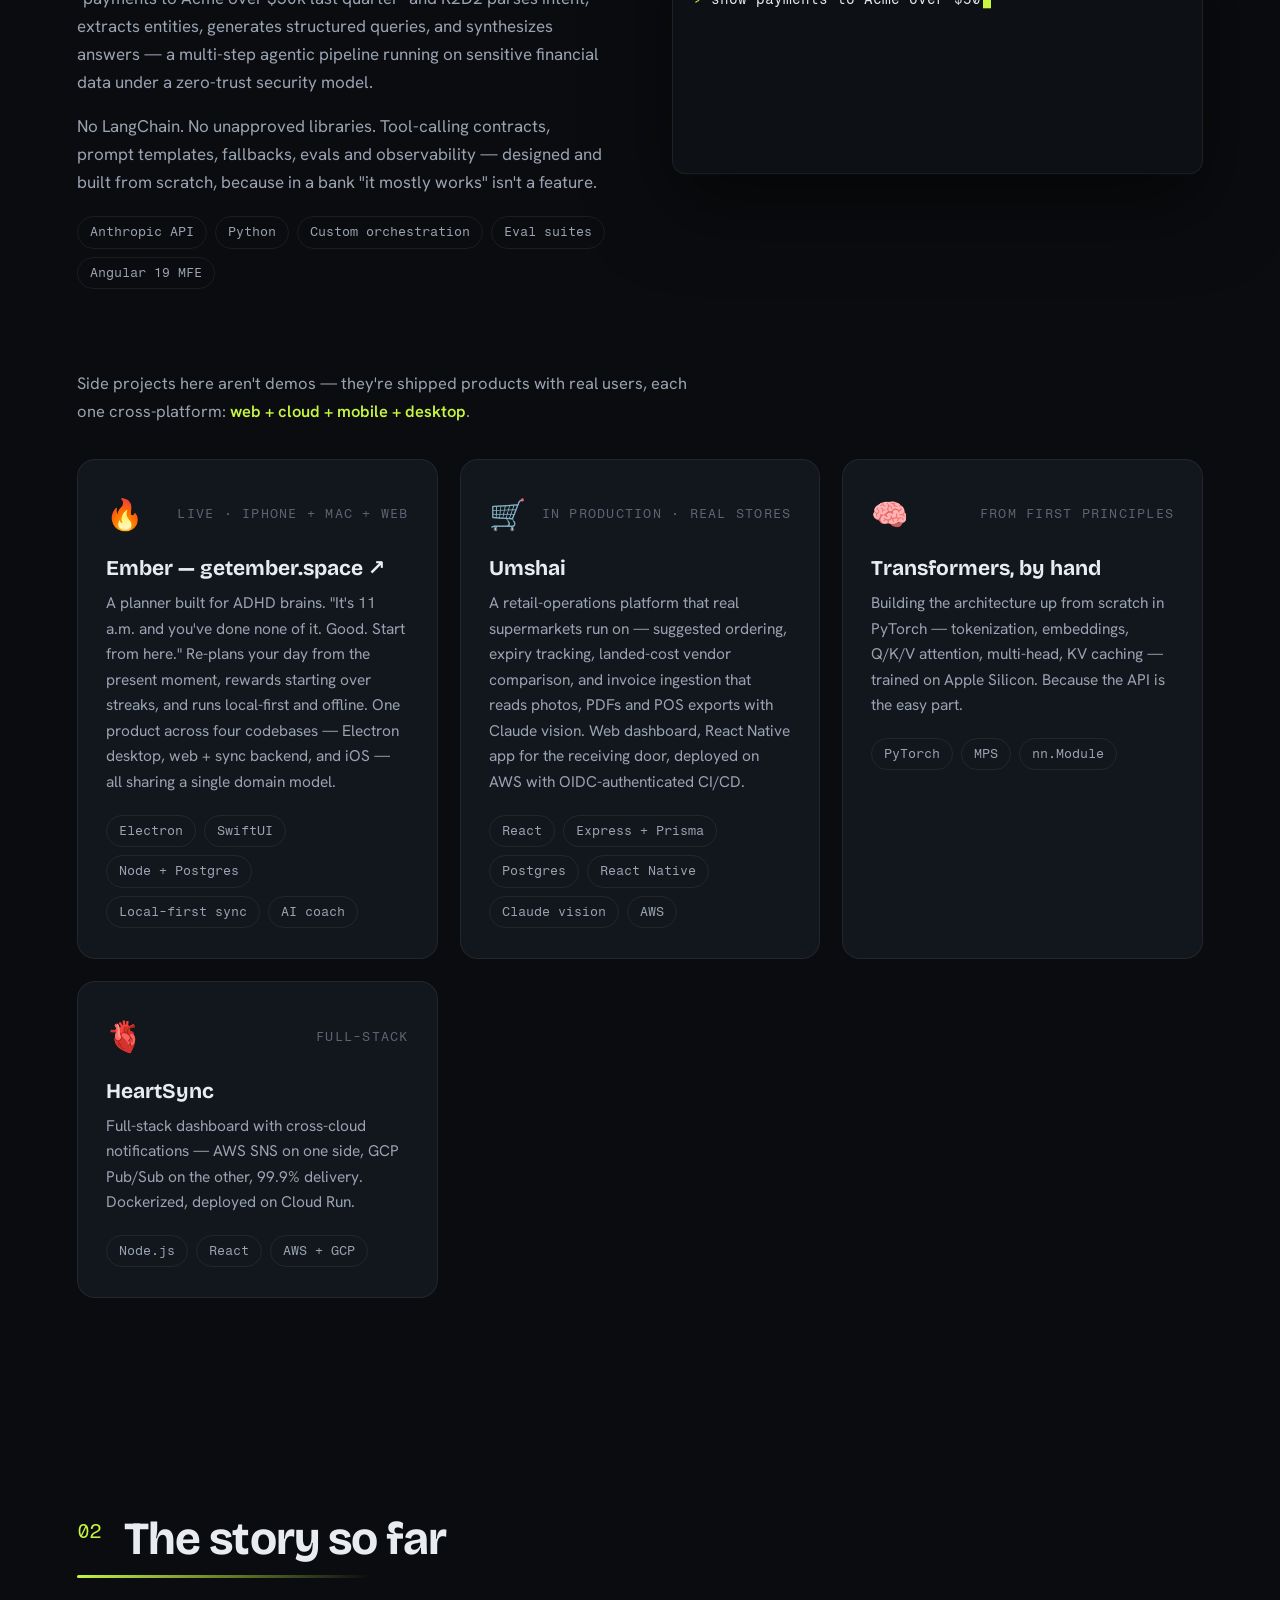
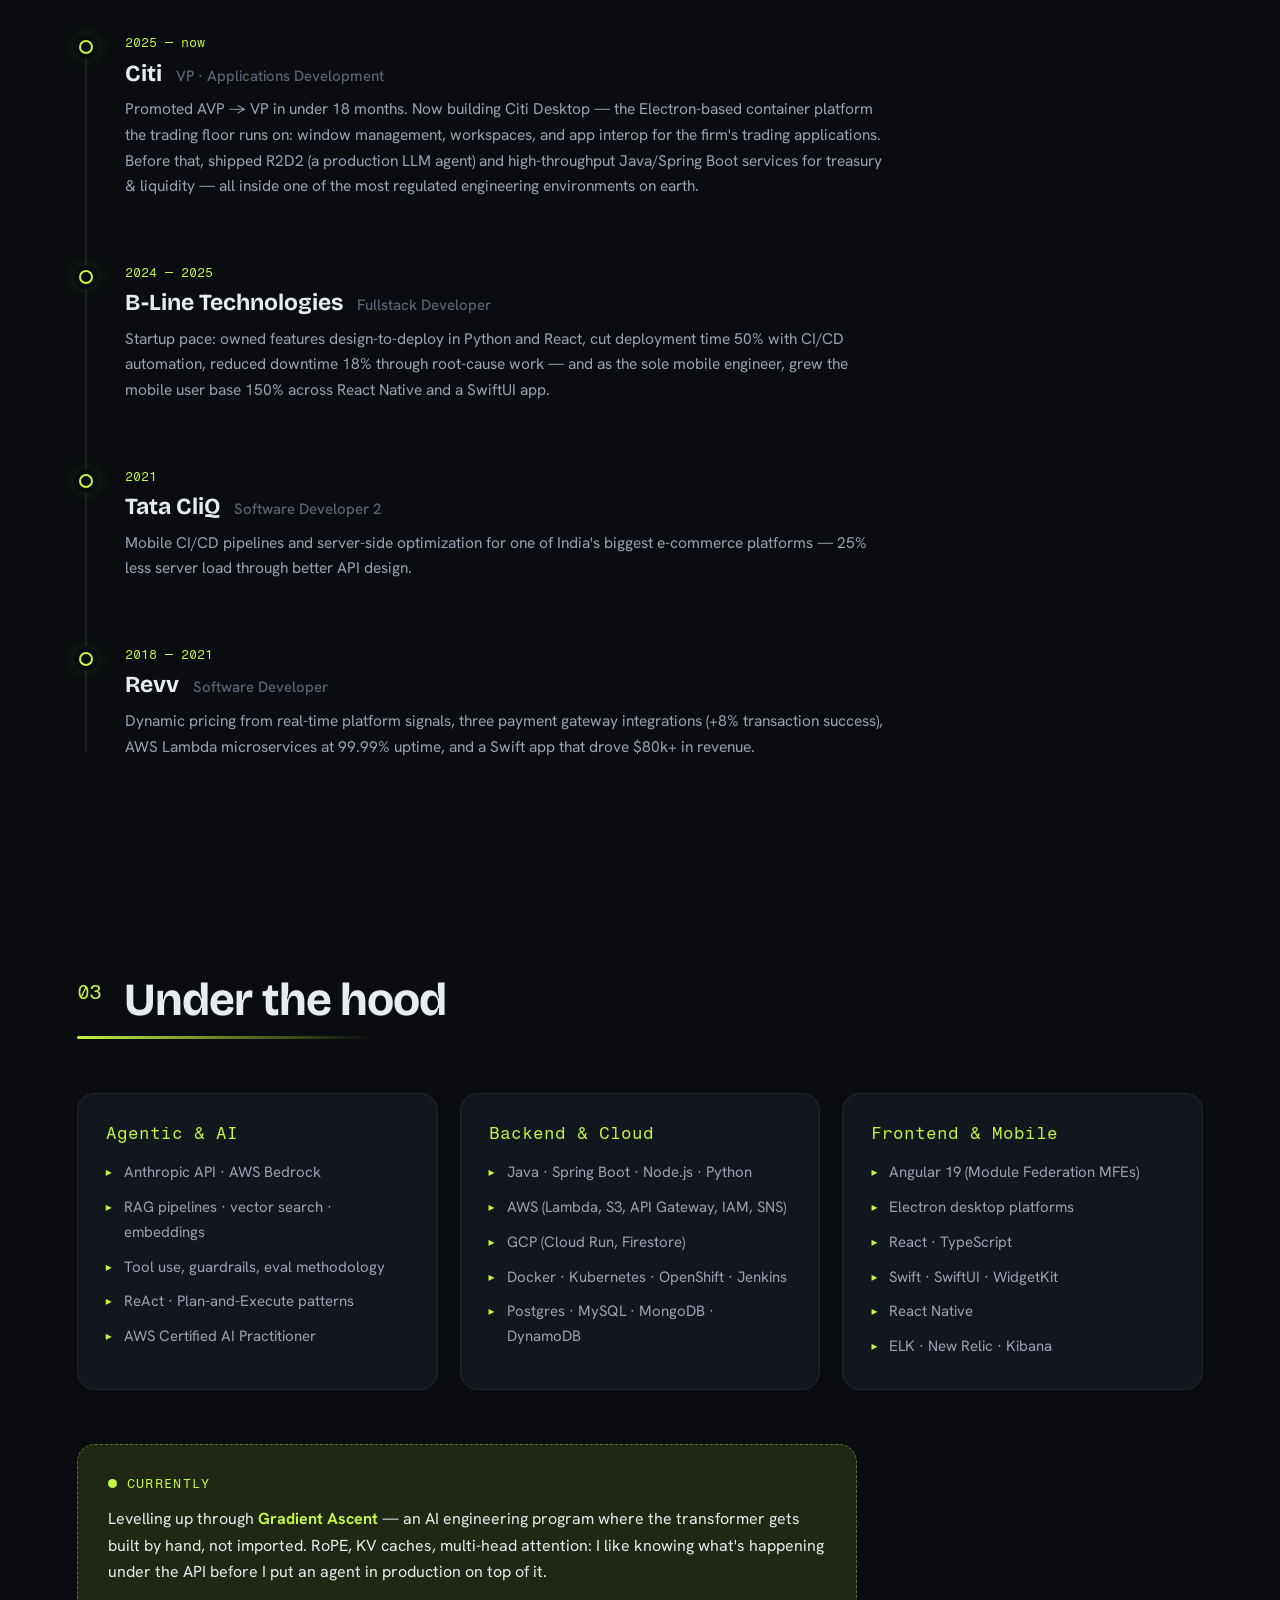
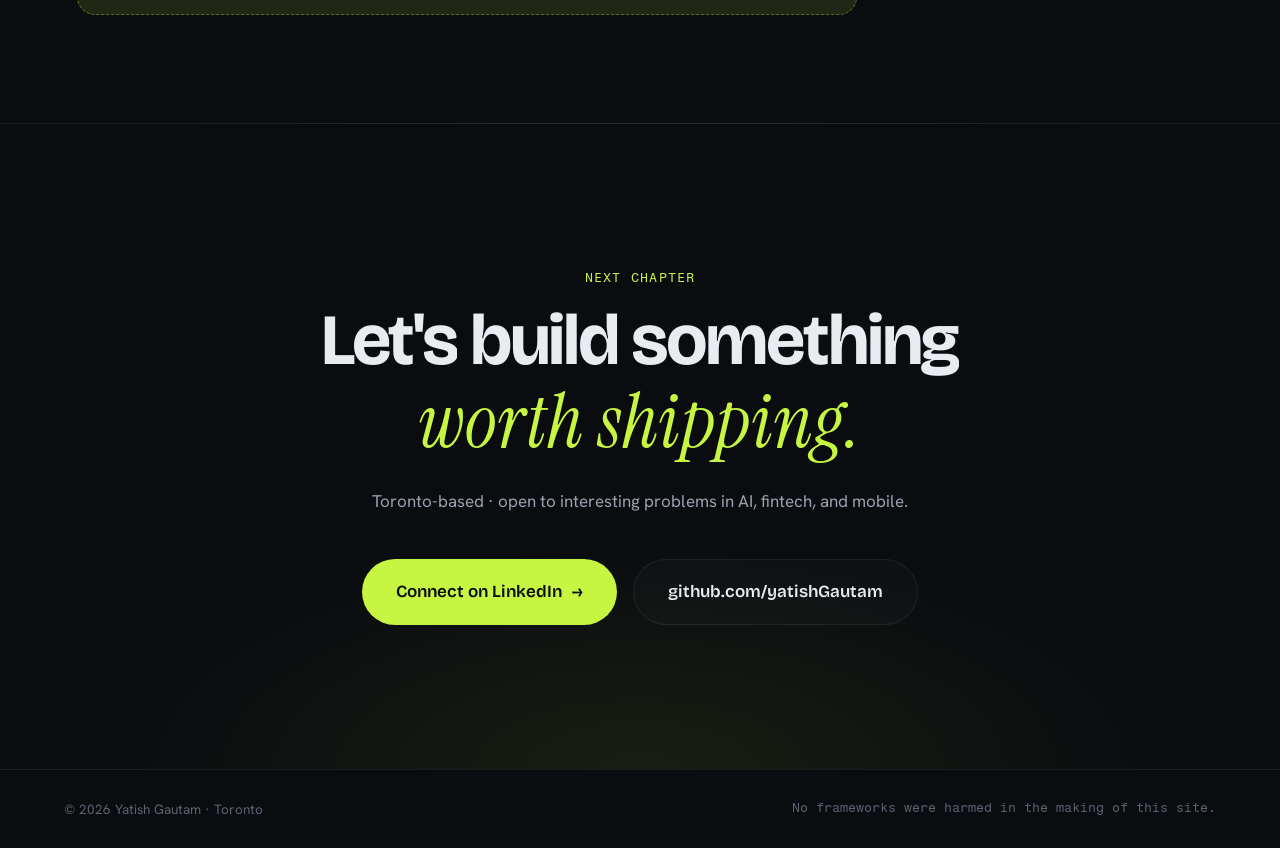
==== commit eaa92f44: "Editorial type system (Bricolage/Instrument/Hanken/Fragment), load curtain, cursor ring, velocity ma" ====
--- a/site/index.html
+++ b/site/index.html
@@ -14,13 +14,18 @@
   <link rel="icon" href="favicon.svg" type="image/svg+xml">
   <link rel="preconnect" href="https://fonts.googleapis.com">
   <link rel="preconnect" href="https://fonts.gstatic.com" crossorigin>
-  <link href="https://fonts.googleapis.com/css2?family=Space+Grotesk:wght@400;500;600;700&family=Inter:wght@400;500;600&family=IBM+Plex+Mono:wght@400;500&display=swap" rel="stylesheet">
+  <link href="https://fonts.googleapis.com/css2?family=Bricolage+Grotesque:opsz,wght@12..96,500;12..96,600;12..96,700;12..96,800&family=Hanken+Grotesk:wght@400;500;600&family=Instrument+Serif:ital@1&family=Fragment+Mono&display=swap" rel="stylesheet">
   <link rel="stylesheet" href="styles.css">
   <noscript><style>.reveal-up{opacity:1!important;transform:none!important}.reveal-up .chips li{opacity:1!important;transform:none!important}</style></noscript>
 </head>
 <body>
 
+  <div class="loader" aria-hidden="true">
+    <span class="loader__mark">yg<span class="loader__caret">_</span></span>
+    <span class="loader__bar"></span>
+  </div>
   <div class="cursor-glow" aria-hidden="true"></div>
+  <div class="cursor-ring" id="cursor-ring" aria-hidden="true"></div>
   <div class="noise" aria-hidden="true"></div>
   <div class="scroll-progress" id="scroll-progress" aria-hidden="true"></div>
 
@@ -53,7 +58,7 @@
         <p class="hero__eyebrow">Toronto, Canada · Software Engineer</p>
       </div>
       <h1 class="hero__title">
-        <span class="line"><span class="word">I</span> <span class="word">ship</span> <span class="word accent">AI&nbsp;agents</span></span>
+        <span class="line"><span class="word">I</span> <span class="word">ship</span> <span class="word accent serif-accent">AI&nbsp;agents</span></span>
         <span class="line"><span class="word">inside</span> <span class="word">a</span> <span class="word">global</span> <span class="word">bank.</span></span>
         <span class="line line--sub"><span class="word">For</span> <span class="word">fun:</span> <span class="word swap-wrap"><span class="swap" id="swap">everything else.</span></span></span>
       </h1>
@@ -109,7 +114,7 @@
     <article class="feature reveal-up">
       <div class="feature__text">
         <p class="tag">Production · Citi · Agentic AI</p>
-        <h3>R2D2 — an LLM agent that speaks fluent&nbsp;treasury</h3>
+        <h3 class="mask-words">R2D2 — an LLM agent that speaks <em class="serif-accent">fluent treasury</em></h3>
         <p>
           A natural-language layer over CitiDirect transaction data. Type
           "payments to Acme over $50k last quarter" and R2D2 parses intent,
@@ -263,7 +268,7 @@
   <section class="contact" id="contact">
     <div class="contact__inner reveal-up">
       <p class="tag">Next chapter</p>
-      <h2>Let's build something<br><span class="accent gradient-swipe">worth shipping.</span></h2>
+      <h2 class="mask-words">Let's build something<br><span class="accent serif-accent">worth shipping.</span></h2>
       <p class="contact__sub">Toronto-based · open to interesting problems in AI, fintech, and mobile.</p>
       <div class="contact__actions">
         <a class="btn btn--primary btn--big magnetic" href="https://www.linkedin.com/in/yatishgautam28/" target="_blank" rel="noopener">Connect on LinkedIn <span class="btn__arrow">→</span></a>
--- a/site/styles.css
+++ b/site/styles.css
@@ -13,9 +13,10 @@
   --accent-soft: rgba(198, 245, 66, 0.12);
   --accent-glow: rgba(198, 245, 66, 0.35);
   --line: rgba(255, 255, 255, 0.07);
-  --font-display: "Space Grotesk", system-ui, sans-serif;
-  --font-body: "Inter", system-ui, sans-serif;
-  --font-mono: "IBM Plex Mono", ui-monospace, monospace;
+  --font-display: "Bricolage Grotesque", "Avenir Next", system-ui, sans-serif;
+  --font-body: "Hanken Grotesk", system-ui, sans-serif;
+  --font-serif: "Instrument Serif", Georgia, serif;
+  --font-mono: "Fragment Mono", ui-monospace, monospace;
   --ease-out: cubic-bezier(0.16, 1, 0.3, 1);
 }
 
@@ -35,7 +36,36 @@
 
 ::selection { background: var(--accent); color: #0a0c0f; }
 
-h1, h2, h3, h4 { font-family: var(--font-display); font-weight: 600; line-height: 1.1; }
+h1, h2, h3, h4 { font-family: var(--font-display); font-weight: 700; line-height: 1.08; }
+
+.serif-accent {
+  font-family: var(--font-serif); font-style: italic; font-weight: 400;
+  font-size: 1.06em; letter-spacing: 0.01em;
+}
+em.serif-accent { color: var(--accent); }
+
+/* ---------- load curtain ---------- */
+.loader {
+  position: fixed; inset: 0; z-index: 1000;
+  background: var(--bg-raise);
+  display: grid; place-items: center;
+  animation: curtainUp 0.7s cubic-bezier(0.7, 0, 0.2, 1) 1.35s forwards;
+}
+.loader__mark {
+  font-family: var(--font-mono); font-size: 34px; color: var(--accent);
+  animation: markOut 0.3s ease 1.15s forwards;
+}
+.loader__caret { animation: blink 0.5s steps(1) infinite; }
+.loader__bar {
+  position: absolute; left: 0; bottom: 0; height: 3px; width: 100%;
+  background: var(--accent); transform-origin: left;
+  transform: scaleX(0);
+  animation: loadBar 1.2s cubic-bezier(0.65, 0, 0.35, 1) 0.1s forwards;
+}
+@keyframes loadBar { to { transform: scaleX(1); } }
+@keyframes markOut { to { opacity: 0; transform: translateY(-24px); } }
+@keyframes curtainUp { to { transform: translateY(-100%); visibility: hidden; } }
+@media (prefers-reduced-motion: reduce) { .loader { display: none; } }
 
 a { color: inherit; text-decoration: none; }
 
@@ -46,6 +76,21 @@
   position: fixed; inset: 0; z-index: 1; pointer-events: none; opacity: 0.5;
   background-image: url("data:image/svg+xml,%3Csvg xmlns='http://www.w3.org/2000/svg' width='120' height='120'%3E%3Cfilter id='n'%3E%3CfeTurbulence type='fractalNoise' baseFrequency='0.9' numOctaves='2'/%3E%3CfeColorMatrix values='0 0 0 0 1 0 0 0 0 1 0 0 0 0 1 0 0 0 0.03 0'/%3E%3C/filter%3E%3Crect width='120' height='120' filter='url(%23n)'/%3E%3C/svg%3E");
 }
+
+.cursor-ring {
+  position: fixed; z-index: 400; width: 30px; height: 30px;
+  border: 1.5px solid var(--accent); border-radius: 50%;
+  pointer-events: none; opacity: 0;
+  transform: translate(-50%, -50%);
+  transition: width 0.25s var(--ease-out), height 0.25s var(--ease-out), opacity 0.3s, background 0.25s;
+  left: 50vw; top: 50vh;
+}
+.cursor-ring.on { opacity: 0.65; }
+.cursor-ring.hovering {
+  width: 54px; height: 54px;
+  background: rgba(198, 245, 66, 0.08);
+}
+@media (pointer: coarse) { .cursor-ring { display: none; } }
 
 .cursor-glow {
   position: fixed; z-index: 0; width: 600px; height: 600px;
@@ -189,7 +234,7 @@
 }
 .hero__title {
   font-size: clamp(42px, 7.2vw, 92px);
-  letter-spacing: -0.03em; font-weight: 700;
+  letter-spacing: -0.03em; font-weight: 800;
   margin-bottom: 30px;
 }
 .hero__title .line { display: block; overflow: hidden; padding-bottom: 0.08em; }
@@ -255,6 +300,7 @@
   font-family: var(--font-mono); font-size: 15px; color: var(--ink-dim);
   white-space: nowrap;
 }
+.marquee__track.js-driven { animation: none; will-change: transform; }
 .marquee:hover .marquee__track { animation-play-state: paused; }
 .marquee__track i { color: var(--accent); font-style: normal; font-size: 11px; }
 @keyframes scroll { to { transform: translateX(-50%); } }
@@ -284,7 +330,26 @@
 }
 .section__title {
   font-size: clamp(30px, 4vw, 46px); letter-spacing: -0.02em; margin-bottom: clamp(40px, 6vh, 70px);
-}
+  position: relative; display: inline-block; padding-bottom: 14px;
+}
+.section__title::after {
+  content: ""; position: absolute; left: 0; bottom: 0; height: 3px; width: 100%;
+  background: linear-gradient(90deg, var(--accent), transparent 80%);
+  border-radius: 2px;
+  transform: scaleX(0); transform-origin: left;
+  transition: transform 1s var(--ease-out) 0.45s;
+}
+.section__title.visible::after { transform: scaleX(1); }
+
+/* masked word reveal (JS splits .mask-words into spans) */
+.mask-words .mw {
+  display: inline-block; overflow: hidden; vertical-align: bottom;
+}
+.mask-words .mw > span {
+  display: inline-block; transform: translateY(115%);
+  transition: transform 0.85s var(--ease-out);
+}
+.mask-words.visible .mw > span { transform: translateY(0); }
 .section__index {
   font-family: var(--font-mono); font-size: 0.45em; color: var(--accent);
   vertical-align: super; margin-right: 14px; font-weight: 400;
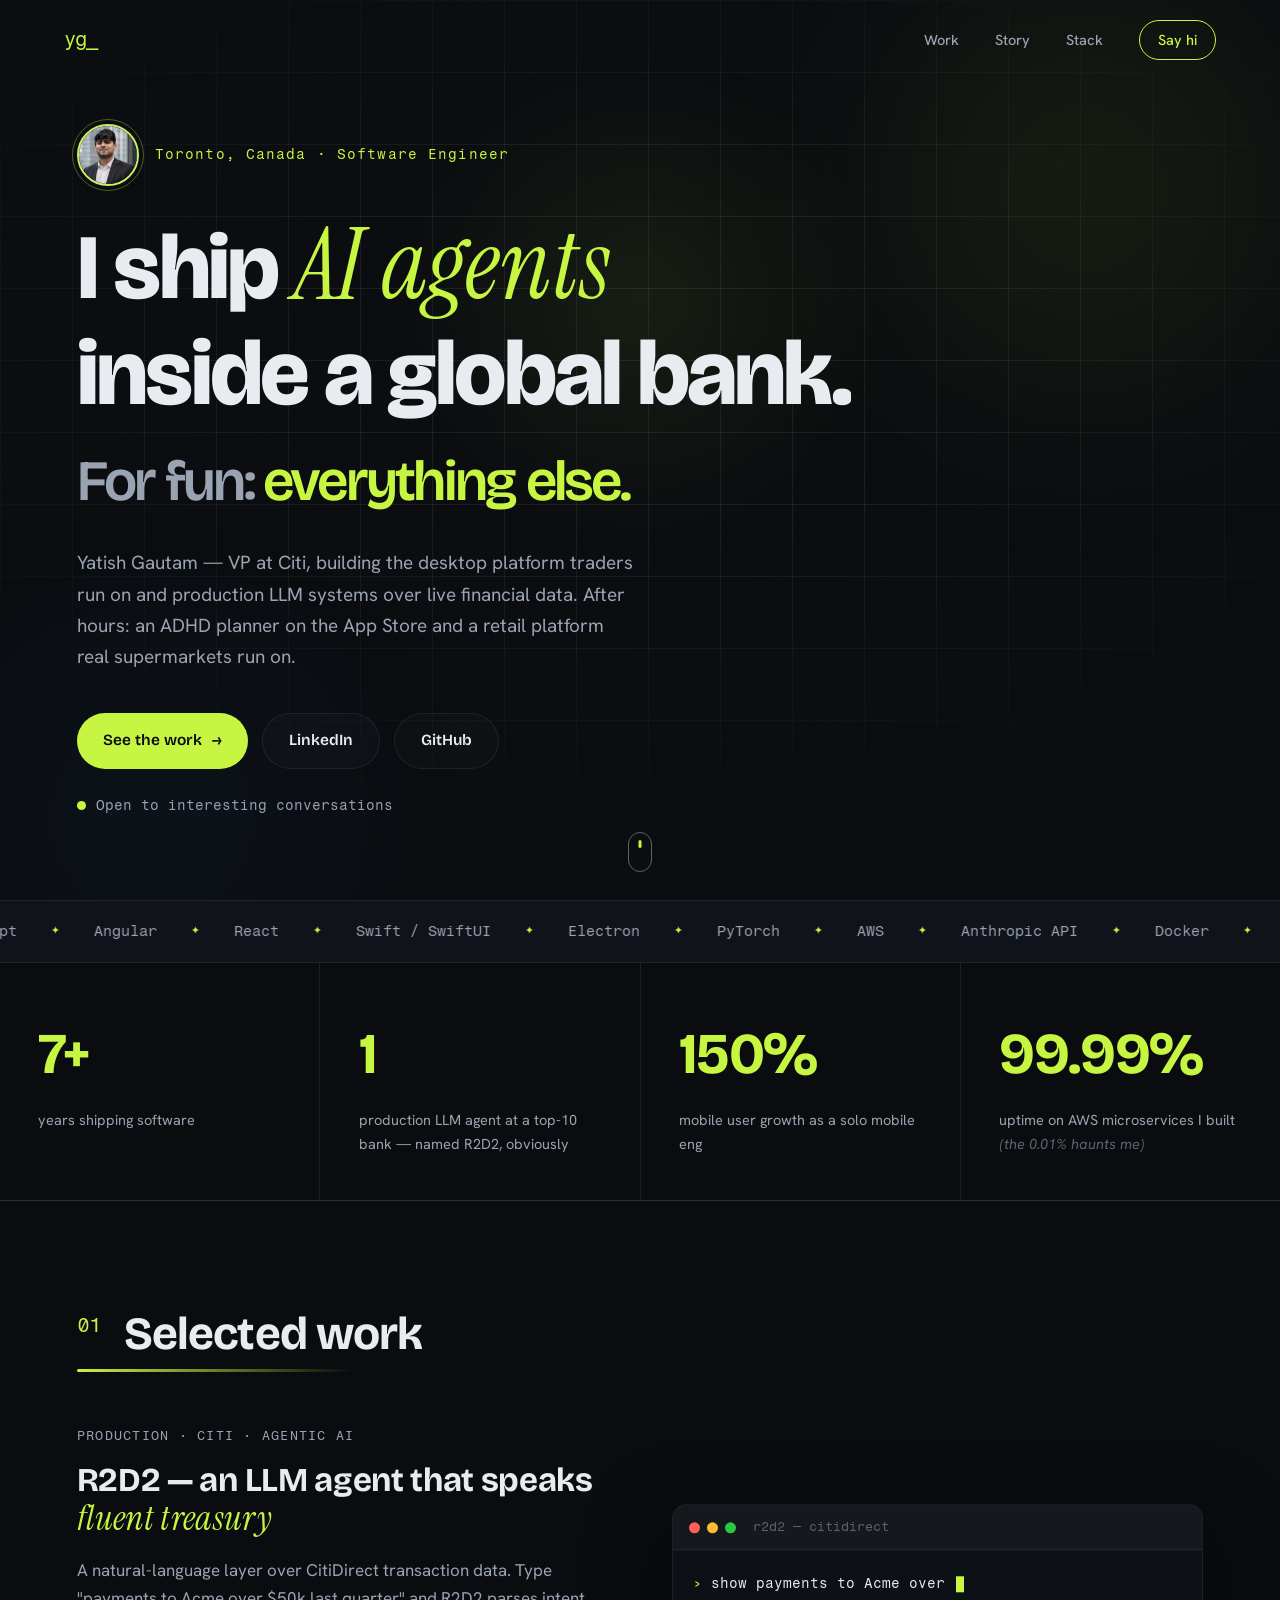
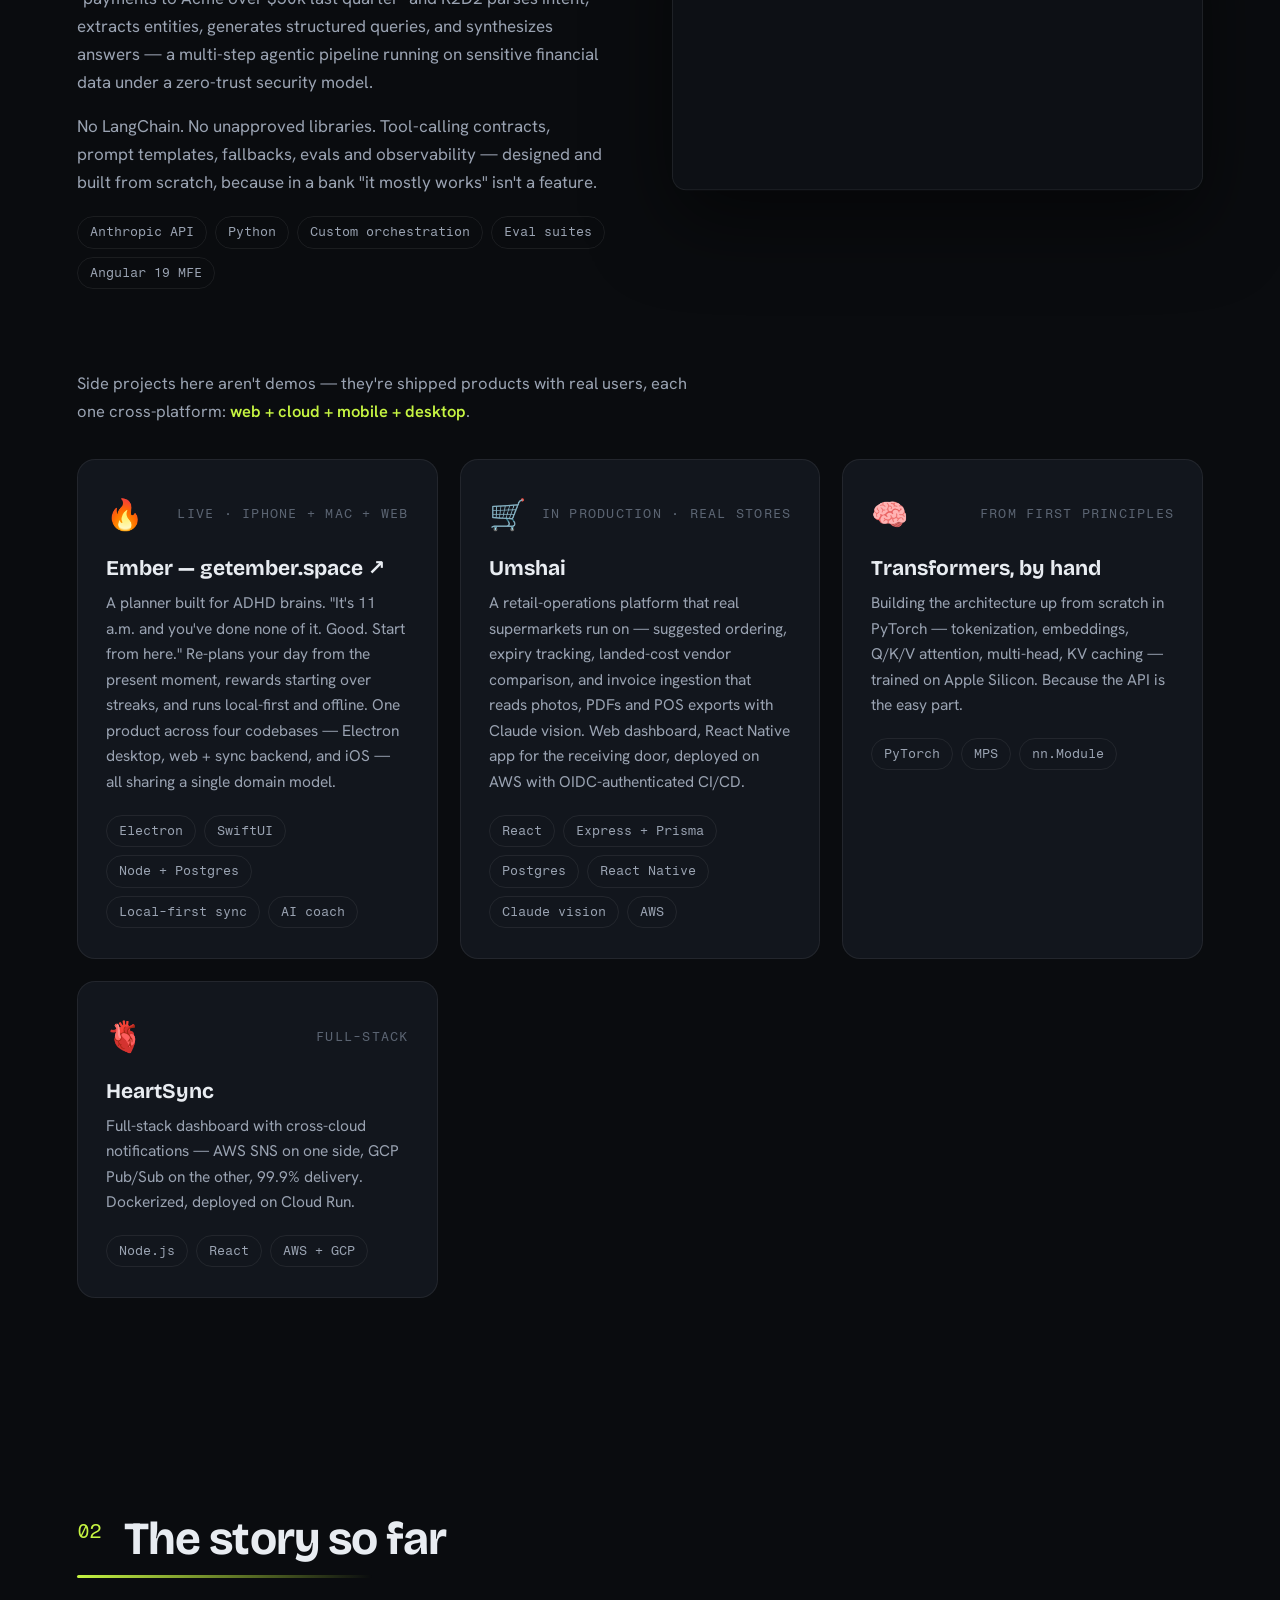
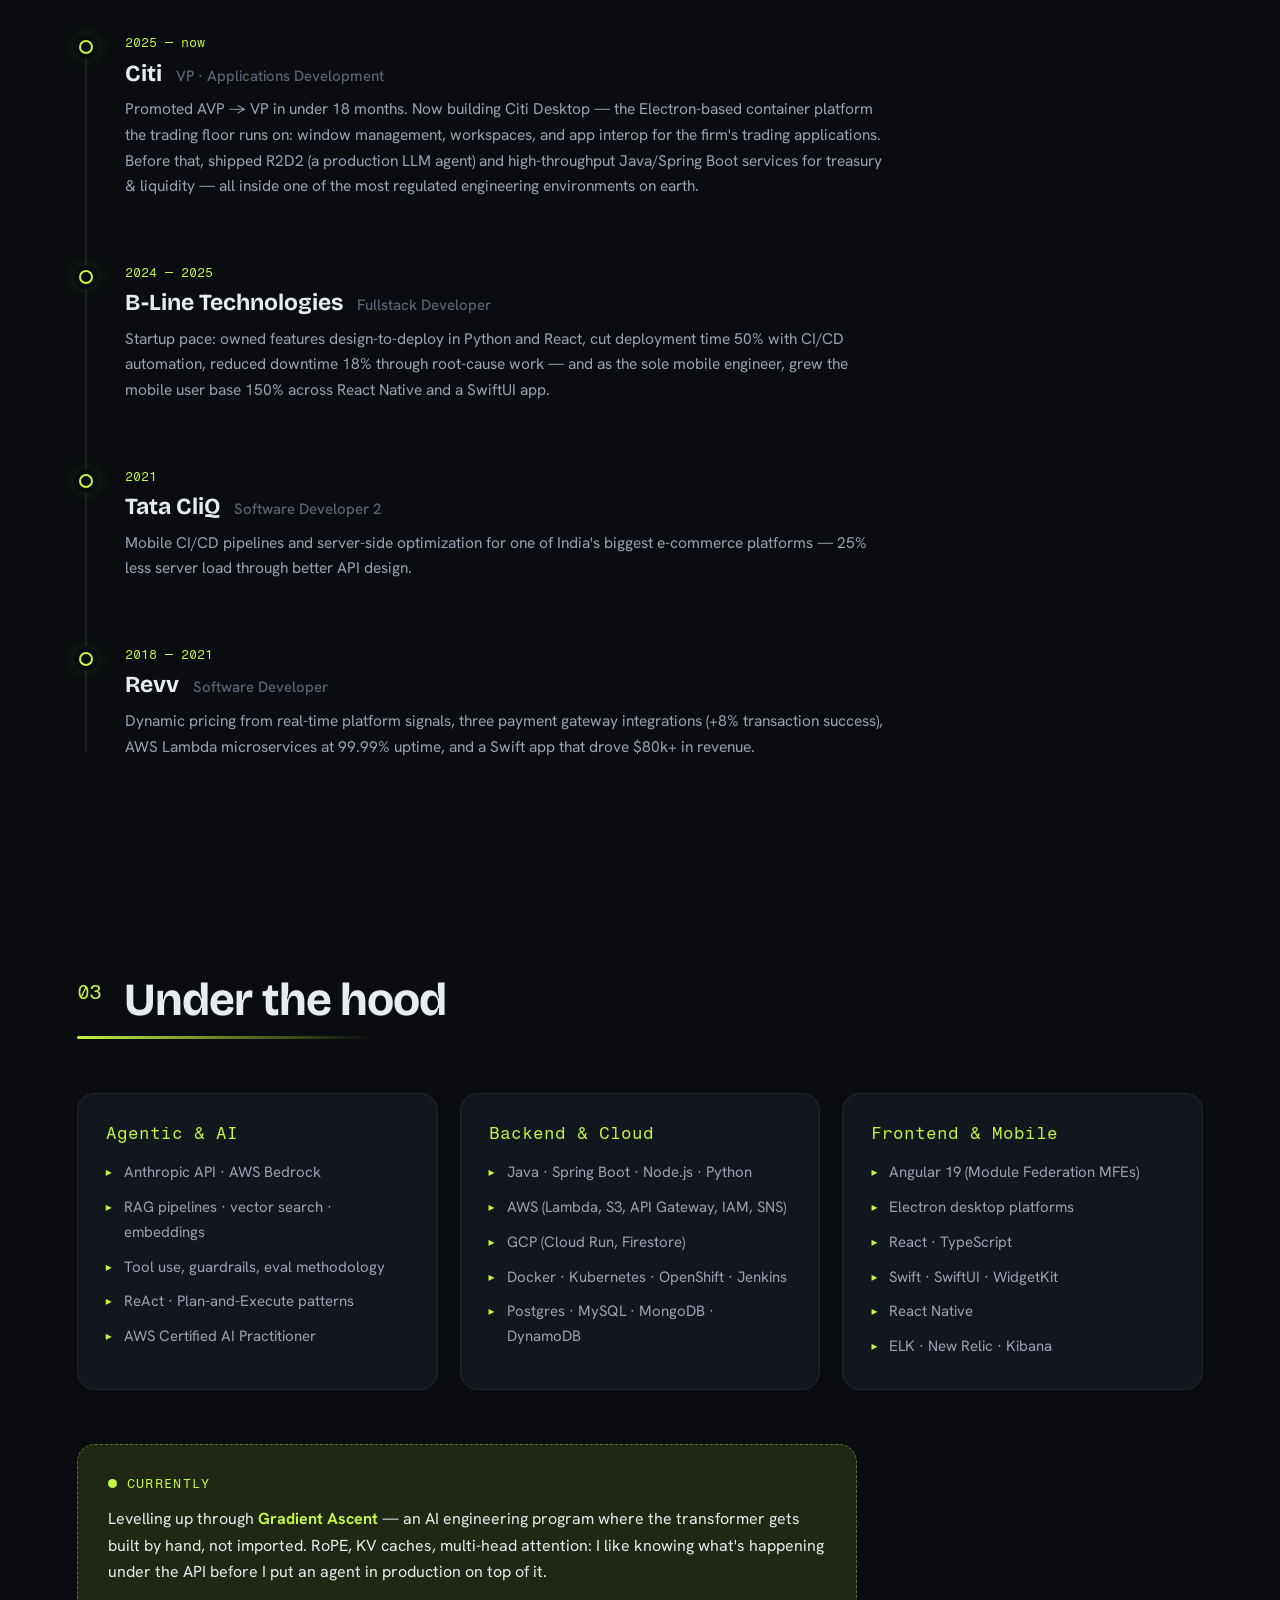
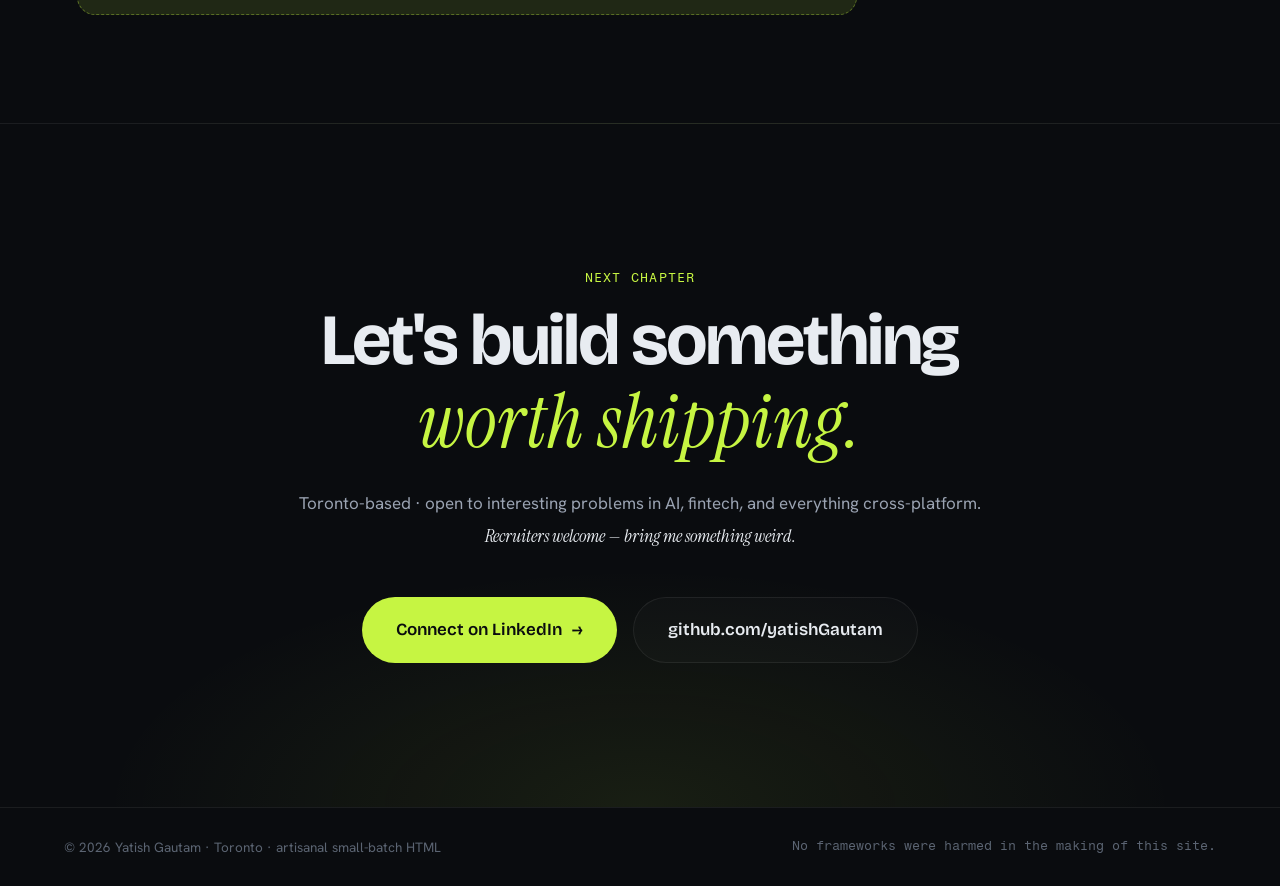
==== commit 4eab5ebc: "Recruiter-warmth pass: availability status, dry jokes, contact invite Co-Authored-By: Claude Fable 5" ====
--- a/site/index.html
+++ b/site/index.html
@@ -72,6 +72,7 @@
         <a class="btn btn--ghost magnetic" href="https://www.linkedin.com/in/yatishgautam28/" target="_blank" rel="noopener">LinkedIn</a>
         <a class="btn btn--ghost magnetic" href="https://github.com/yatishGautam" target="_blank" rel="noopener">GitHub</a>
       </div>
+      <p class="hero__status reveal-up"><span class="pulse-dot"></span> Open to interesting conversations</p>
       </div>
     </div>
 
@@ -81,8 +82,8 @@
   <!-- ============ MARQUEE ============ -->
   <div class="marquee" aria-hidden="true">
     <div class="marquee__track">
-      <span>Java</span><i>✦</i><span>Spring Boot</span><i>✦</i><span>Python</span><i>✦</i><span>TypeScript</span><i>✦</i><span>Angular</span><i>✦</i><span>React</span><i>✦</i><span>Swift / SwiftUI</span><i>✦</i><span>Electron</span><i>✦</i><span>PyTorch</span><i>✦</i><span>AWS</span><i>✦</i><span>Anthropic API</span><i>✦</i><span>Docker</span><i>✦</i><span>Kubernetes</span><i>✦</i><span>Node.js</span><i>✦</i><span>PostgreSQL</span><i>✦</i>
-      <span>Java</span><i>✦</i><span>Spring Boot</span><i>✦</i><span>Python</span><i>✦</i><span>TypeScript</span><i>✦</i><span>Angular</span><i>✦</i><span>React</span><i>✦</i><span>Swift / SwiftUI</span><i>✦</i><span>Electron</span><i>✦</i><span>PyTorch</span><i>✦</i><span>AWS</span><i>✦</i><span>Anthropic API</span><i>✦</i><span>Docker</span><i>✦</i><span>Kubernetes</span><i>✦</i><span>Node.js</span><i>✦</i><span>PostgreSQL</span><i>✦</i>
+      <span>Java</span><i>✦</i><span>Spring Boot</span><i>✦</i><span>Python</span><i>✦</i><span>TypeScript</span><i>✦</i><span>Angular</span><i>✦</i><span>React</span><i>✦</i><span>Swift / SwiftUI</span><i>✦</i><span>Electron</span><i>✦</i><span>PyTorch</span><i>✦</i><span>AWS</span><i>✦</i><span>Anthropic API</span><i>✦</i><span>Docker</span><i>✦</i><span>Kubernetes</span><i>✦</i><span>Node.js</span><i>✦</i><span>PostgreSQL</span><i>✦</i><span>YAML (regrettably)</span><i>✦</i>
+      <span>Java</span><i>✦</i><span>Spring Boot</span><i>✦</i><span>Python</span><i>✦</i><span>TypeScript</span><i>✦</i><span>Angular</span><i>✦</i><span>React</span><i>✦</i><span>Swift / SwiftUI</span><i>✦</i><span>Electron</span><i>✦</i><span>PyTorch</span><i>✦</i><span>AWS</span><i>✦</i><span>Anthropic API</span><i>✦</i><span>Docker</span><i>✦</i><span>Kubernetes</span><i>✦</i><span>Node.js</span><i>✦</i><span>PostgreSQL</span><i>✦</i><span>YAML (regrettably)</span><i>✦</i>
     </div>
   </div>
 
@@ -94,7 +95,7 @@
     </div>
     <div class="stat reveal-up">
       <span class="stat__num" data-count="1">0</span>
-      <span class="stat__label">production LLM agent at a top-10 bank</span>
+      <span class="stat__label">production LLM agent at a top-10 bank — named R2D2, obviously</span>
     </div>
     <div class="stat reveal-up">
       <span class="stat__num" data-count="150">0</span><span class="stat__plus">%</span>
@@ -102,7 +103,7 @@
     </div>
     <div class="stat reveal-up">
       <span class="stat__num" data-count="99.99">0</span><span class="stat__plus">%</span>
-      <span class="stat__label">uptime on AWS microservices I built</span>
+      <span class="stat__label">uptime on AWS microservices I built <em class="stat__wink">(the 0.01% haunts me)</em></span>
     </div>
   </section>
 
@@ -141,6 +142,7 @@
               <div class="t-step">⟳ extracting entities → <em>{counterparty, amount, window}</em></div>
               <div class="t-step">⟳ generating structured query…</div>
               <div class="t-step t-ok">✓ 14 transactions · $2.3M total · summary ready</div>
+              <div class="t-step t-dim"># yes, this runs in prod</div>
             </div>
           </div>
         </div>
@@ -269,7 +271,7 @@
     <div class="contact__inner reveal-up">
       <p class="tag">Next chapter</p>
       <h2 class="mask-words">Let's build something<br><span class="accent serif-accent">worth shipping.</span></h2>
-      <p class="contact__sub">Toronto-based · open to interesting problems in AI, fintech, and mobile.</p>
+      <p class="contact__sub">Toronto-based · open to interesting problems in AI, fintech, and everything cross-platform.<br><span class="contact__wink">Recruiters welcome — bring me something weird.</span></p>
       <div class="contact__actions">
         <a class="btn btn--primary btn--big magnetic" href="https://www.linkedin.com/in/yatishgautam28/" target="_blank" rel="noopener">Connect on LinkedIn <span class="btn__arrow">→</span></a>
         <a class="btn btn--ghost btn--big magnetic" href="https://github.com/yatishGautam" target="_blank" rel="noopener">github.com/yatishGautam</a>
@@ -278,7 +280,7 @@
   </section>
 
   <footer class="footer">
-    <p>© 2026 Yatish Gautam · Toronto</p>
+    <p>© 2026 Yatish Gautam · Toronto · artisanal small-batch HTML</p>
     <p class="footer__wink">No frameworks were harmed in the making of this site.</p>
   </footer>
 
--- a/site/styles.css
+++ b/site/styles.css
@@ -257,6 +257,11 @@
   margin-bottom: 40px;
 }
 .hero__actions { display: flex; gap: 14px; flex-wrap: wrap; }
+.hero__status {
+  display: flex; align-items: center; gap: 10px;
+  font-family: var(--font-mono); font-size: 13.5px; color: var(--ink-dim);
+  margin-top: 26px;
+}
 
 .hero__scroll {
   position: absolute; bottom: 28px; left: 50%; transform: translateX(-50%);
@@ -322,6 +327,7 @@
   font-weight: 700; color: var(--accent); letter-spacing: -0.02em;
 }
 .stat__label { display: block; margin-top: 6px; color: var(--ink-dim); font-size: 14.5px; }
+.stat__wink { font-style: italic; color: var(--ink-faint); }
 
 /* ---------- sections ---------- */
 .section {
@@ -414,6 +420,7 @@
 .t-step.show { opacity: 1; transform: none; }
 .t-step em { color: var(--ink-dim); font-style: normal; }
 .t-ok { color: var(--accent); }
+.t-dim { color: var(--ink-faint); font-style: italic; }
 
 /* ---------- cards ---------- */
 .cards__intro {
@@ -515,7 +522,8 @@
     var(--bg);
 }
 .contact h2 { font-size: clamp(38px, 6vw, 72px); letter-spacing: -0.03em; margin-bottom: 24px; }
-.contact__sub { color: var(--ink-dim); margin-bottom: 44px; font-size: 17px; }
+.contact__sub { color: var(--ink-dim); margin-bottom: 44px; font-size: 17px; line-height: 1.9; }
+.contact__wink { font-family: var(--font-serif); font-style: italic; font-size: 18px; color: var(--ink); }
 .contact__actions { display: flex; gap: 16px; justify-content: center; flex-wrap: wrap; }
 
 .gradient-swipe {
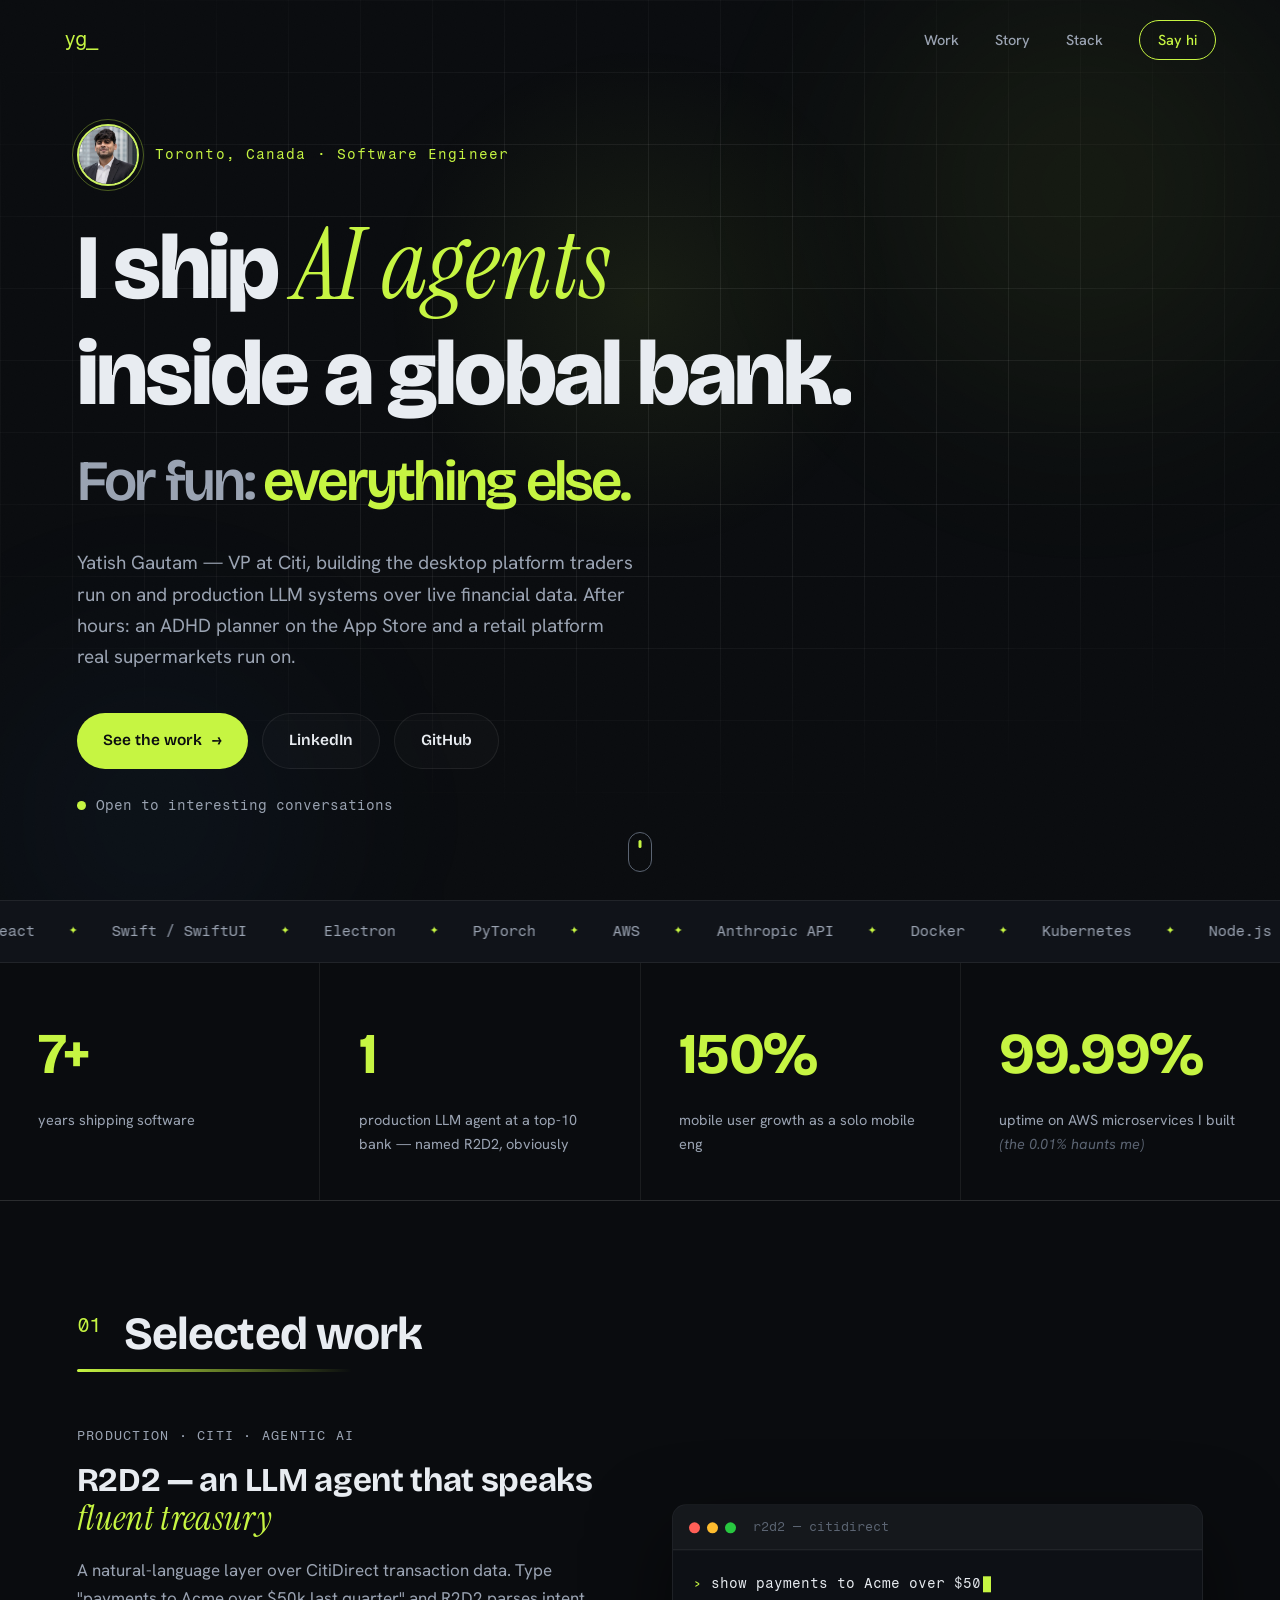
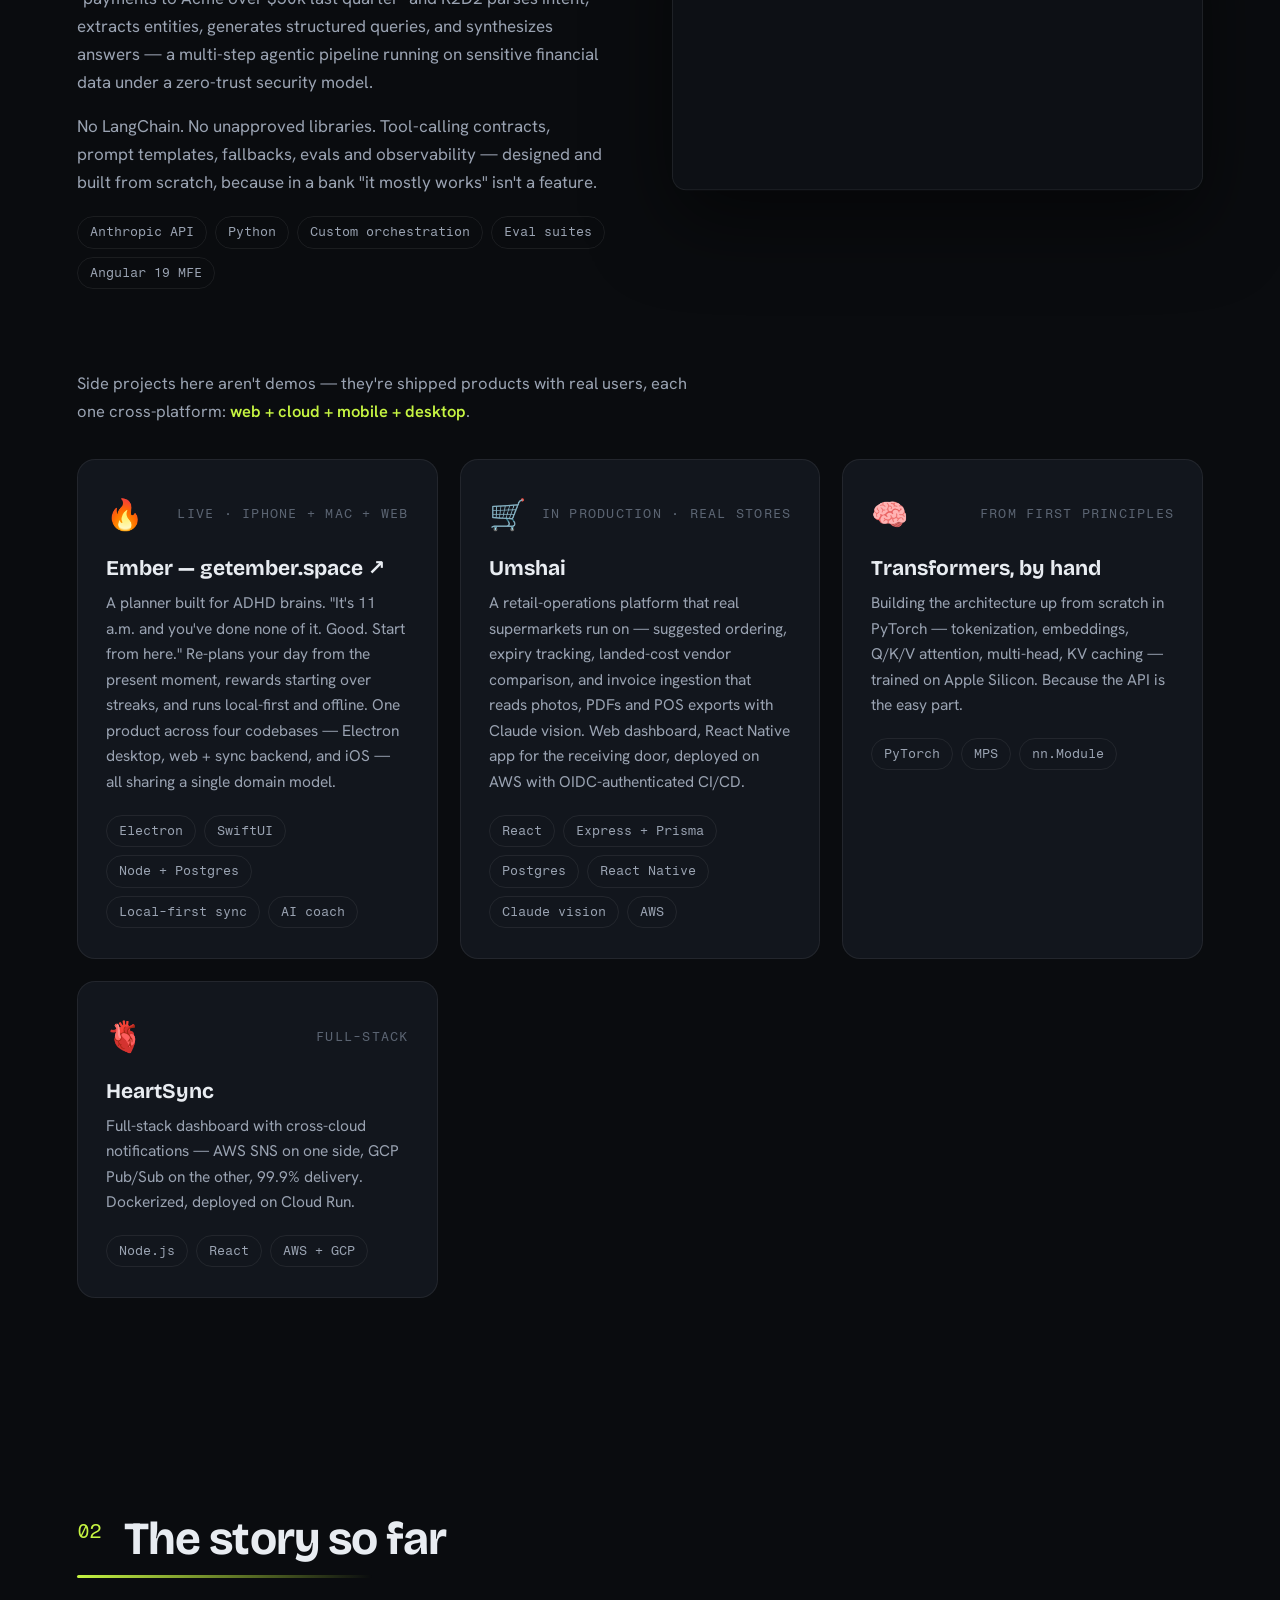
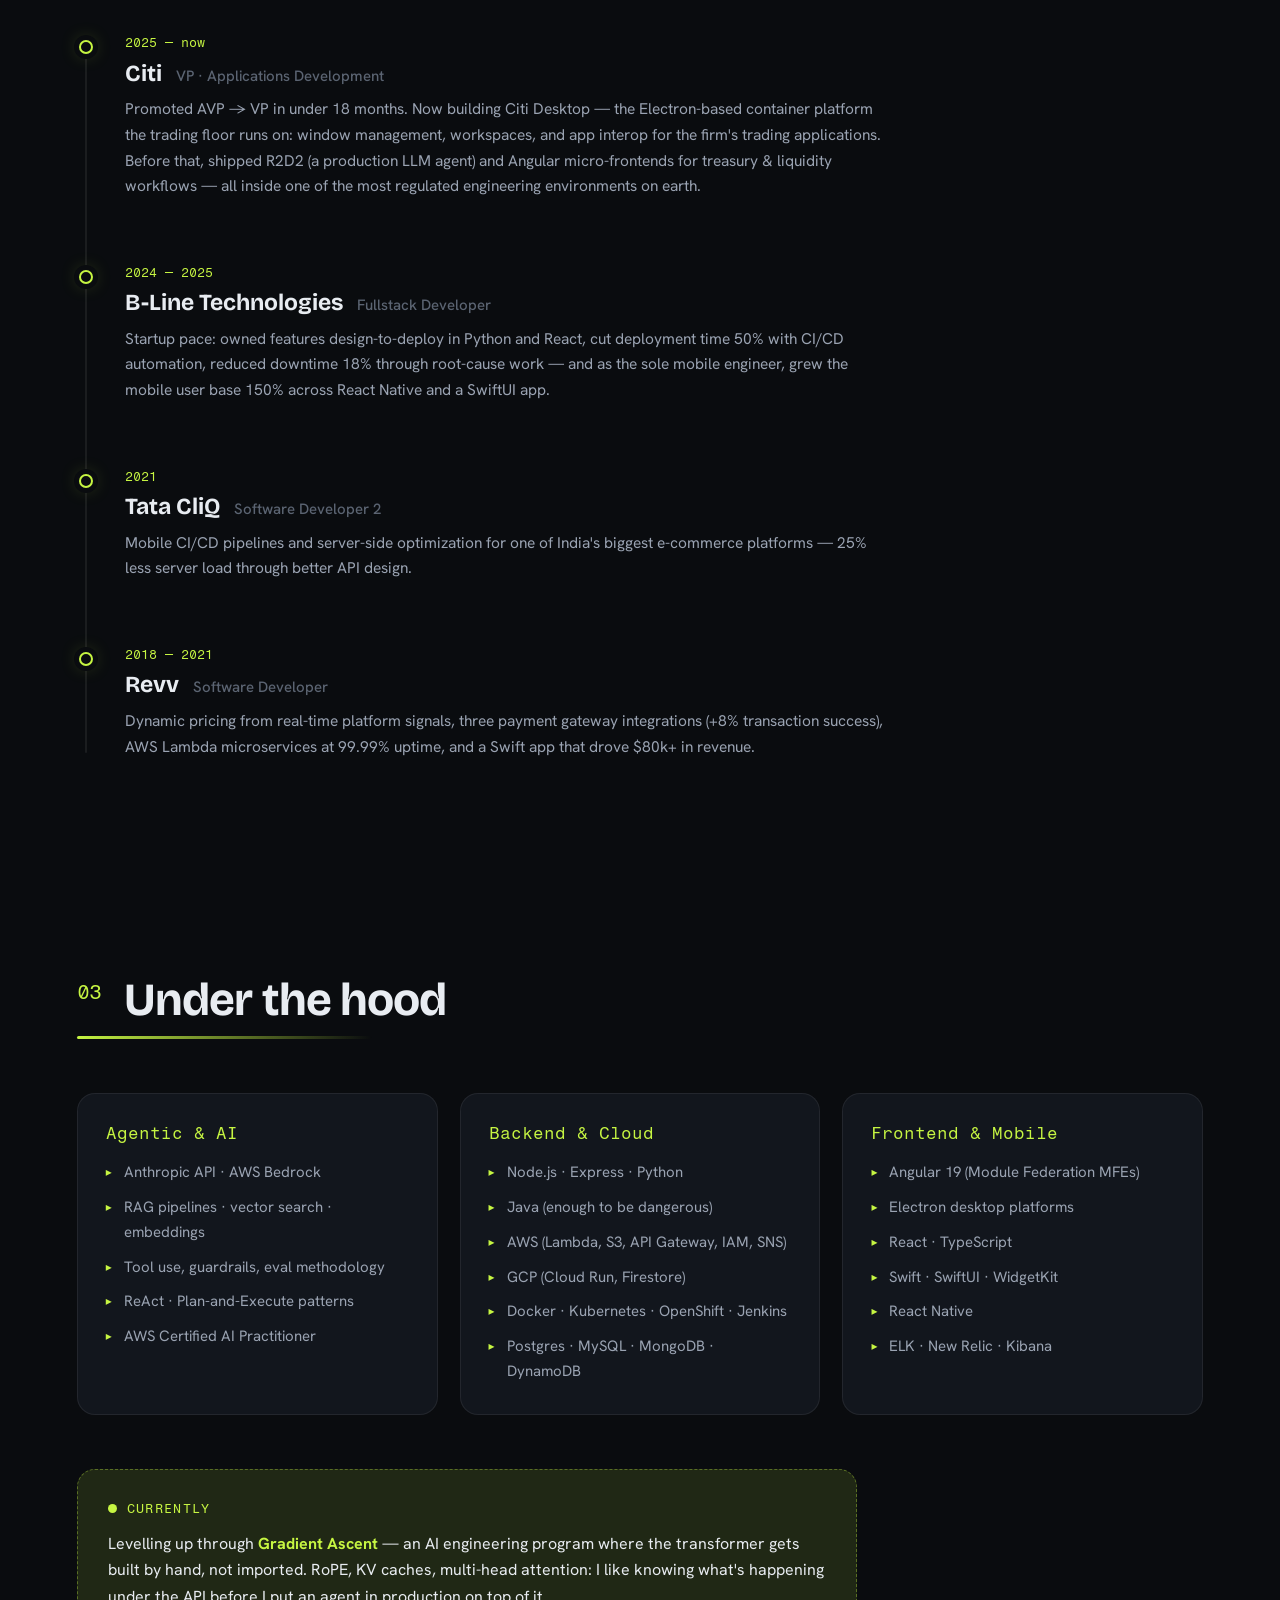
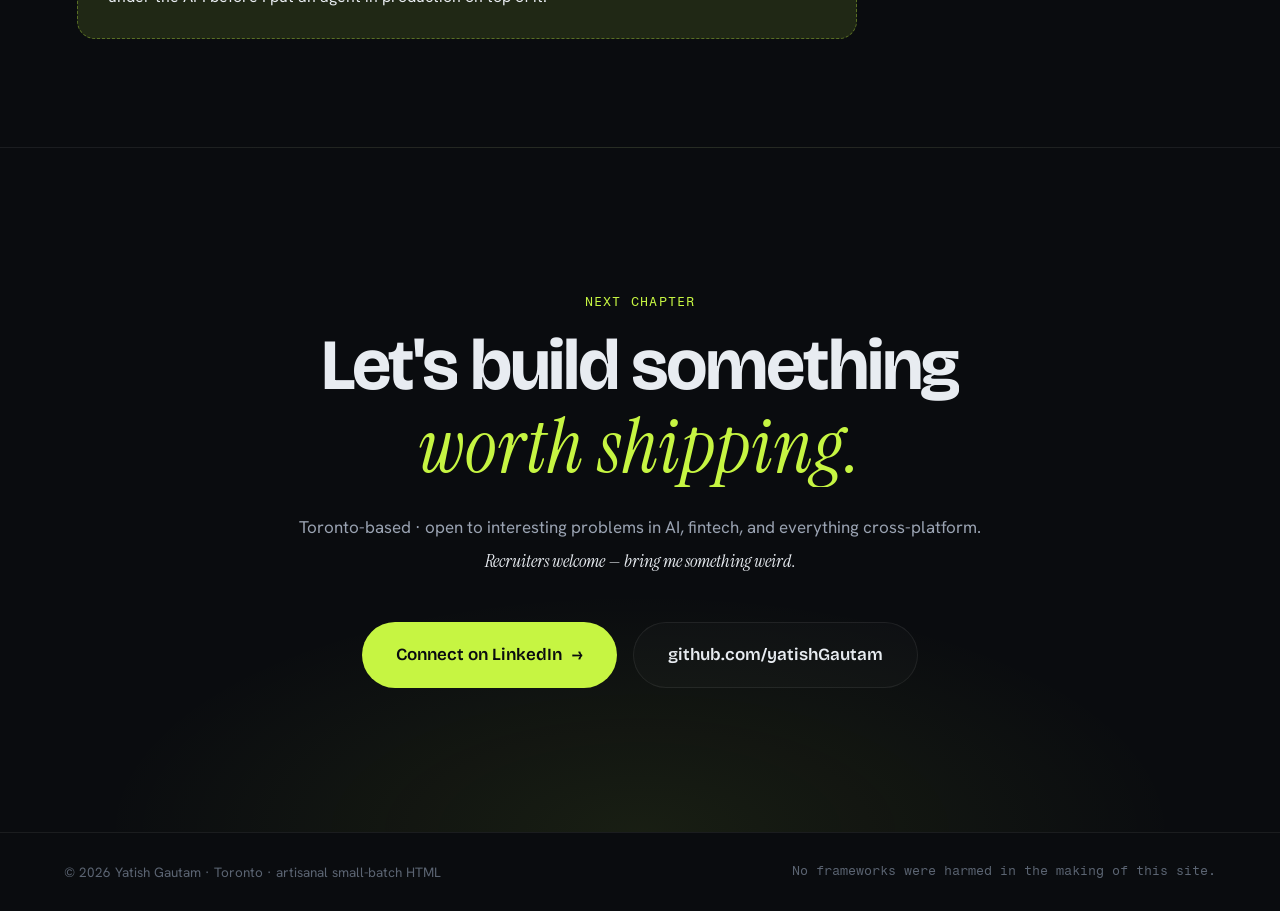
==== commit 64be51ba: "De-emphasize Java; lead with TS/Python/Swift Co-Authored-By: Claude Fable 5 <noreply@anthropic.com>" ====
--- a/site/index.html
+++ b/site/index.html
@@ -82,8 +82,8 @@
   <!-- ============ MARQUEE ============ -->
   <div class="marquee" aria-hidden="true">
     <div class="marquee__track">
-      <span>Java</span><i>✦</i><span>Spring Boot</span><i>✦</i><span>Python</span><i>✦</i><span>TypeScript</span><i>✦</i><span>Angular</span><i>✦</i><span>React</span><i>✦</i><span>Swift / SwiftUI</span><i>✦</i><span>Electron</span><i>✦</i><span>PyTorch</span><i>✦</i><span>AWS</span><i>✦</i><span>Anthropic API</span><i>✦</i><span>Docker</span><i>✦</i><span>Kubernetes</span><i>✦</i><span>Node.js</span><i>✦</i><span>PostgreSQL</span><i>✦</i><span>YAML (regrettably)</span><i>✦</i>
-      <span>Java</span><i>✦</i><span>Spring Boot</span><i>✦</i><span>Python</span><i>✦</i><span>TypeScript</span><i>✦</i><span>Angular</span><i>✦</i><span>React</span><i>✦</i><span>Swift / SwiftUI</span><i>✦</i><span>Electron</span><i>✦</i><span>PyTorch</span><i>✦</i><span>AWS</span><i>✦</i><span>Anthropic API</span><i>✦</i><span>Docker</span><i>✦</i><span>Kubernetes</span><i>✦</i><span>Node.js</span><i>✦</i><span>PostgreSQL</span><i>✦</i><span>YAML (regrettably)</span><i>✦</i>
+      <span>Python</span><i>✦</i><span>TypeScript</span><i>✦</i><span>Angular</span><i>✦</i><span>React</span><i>✦</i><span>Swift / SwiftUI</span><i>✦</i><span>Electron</span><i>✦</i><span>PyTorch</span><i>✦</i><span>AWS</span><i>✦</i><span>Anthropic API</span><i>✦</i><span>Docker</span><i>✦</i><span>Kubernetes</span><i>✦</i><span>Node.js</span><i>✦</i><span>PostgreSQL</span><i>✦</i><span>YAML (regrettably)</span><i>✦</i>
+      <span>Python</span><i>✦</i><span>TypeScript</span><i>✦</i><span>Angular</span><i>✦</i><span>React</span><i>✦</i><span>Swift / SwiftUI</span><i>✦</i><span>Electron</span><i>✦</i><span>PyTorch</span><i>✦</i><span>AWS</span><i>✦</i><span>Anthropic API</span><i>✦</i><span>Docker</span><i>✦</i><span>Kubernetes</span><i>✦</i><span>Node.js</span><i>✦</i><span>PostgreSQL</span><i>✦</i><span>YAML (regrettably)</span><i>✦</i>
     </div>
   </div>
 
@@ -192,7 +192,7 @@
         <span class="tl-dot"></span>
         <p class="tl-when">2025 — now</p>
         <h3>Citi <span class="tl-role">VP · Applications Development</span></h3>
-        <p>Promoted AVP → VP in under 18 months. Now building Citi Desktop — the Electron-based container platform the trading floor runs on: window management, workspaces, and app interop for the firm's trading applications. Before that, shipped R2D2 (a production LLM agent) and high-throughput Java/Spring Boot services for treasury & liquidity — all inside one of the most regulated engineering environments on earth.</p>
+        <p>Promoted AVP → VP in under 18 months. Now building Citi Desktop — the Electron-based container platform the trading floor runs on: window management, workspaces, and app interop for the firm's trading applications. Before that, shipped R2D2 (a production LLM agent) and Angular micro-frontends for treasury & liquidity workflows — all inside one of the most regulated engineering environments on earth.</p>
       </article>
 
       <article class="tl-item reveal-up">
@@ -235,7 +235,8 @@
       <div class="stack__col reveal-up">
         <h4>Backend & Cloud</h4>
         <ul>
-          <li>Java · Spring Boot · Node.js · Python</li>
+          <li>Node.js · Express · Python</li>
+          <li>Java (enough to be dangerous)</li>
           <li>AWS (Lambda, S3, API Gateway, IAM, SNS)</li>
           <li>GCP (Cloud Run, Firestore)</li>
           <li>Docker · Kubernetes · OpenShift · Jenkins</li>
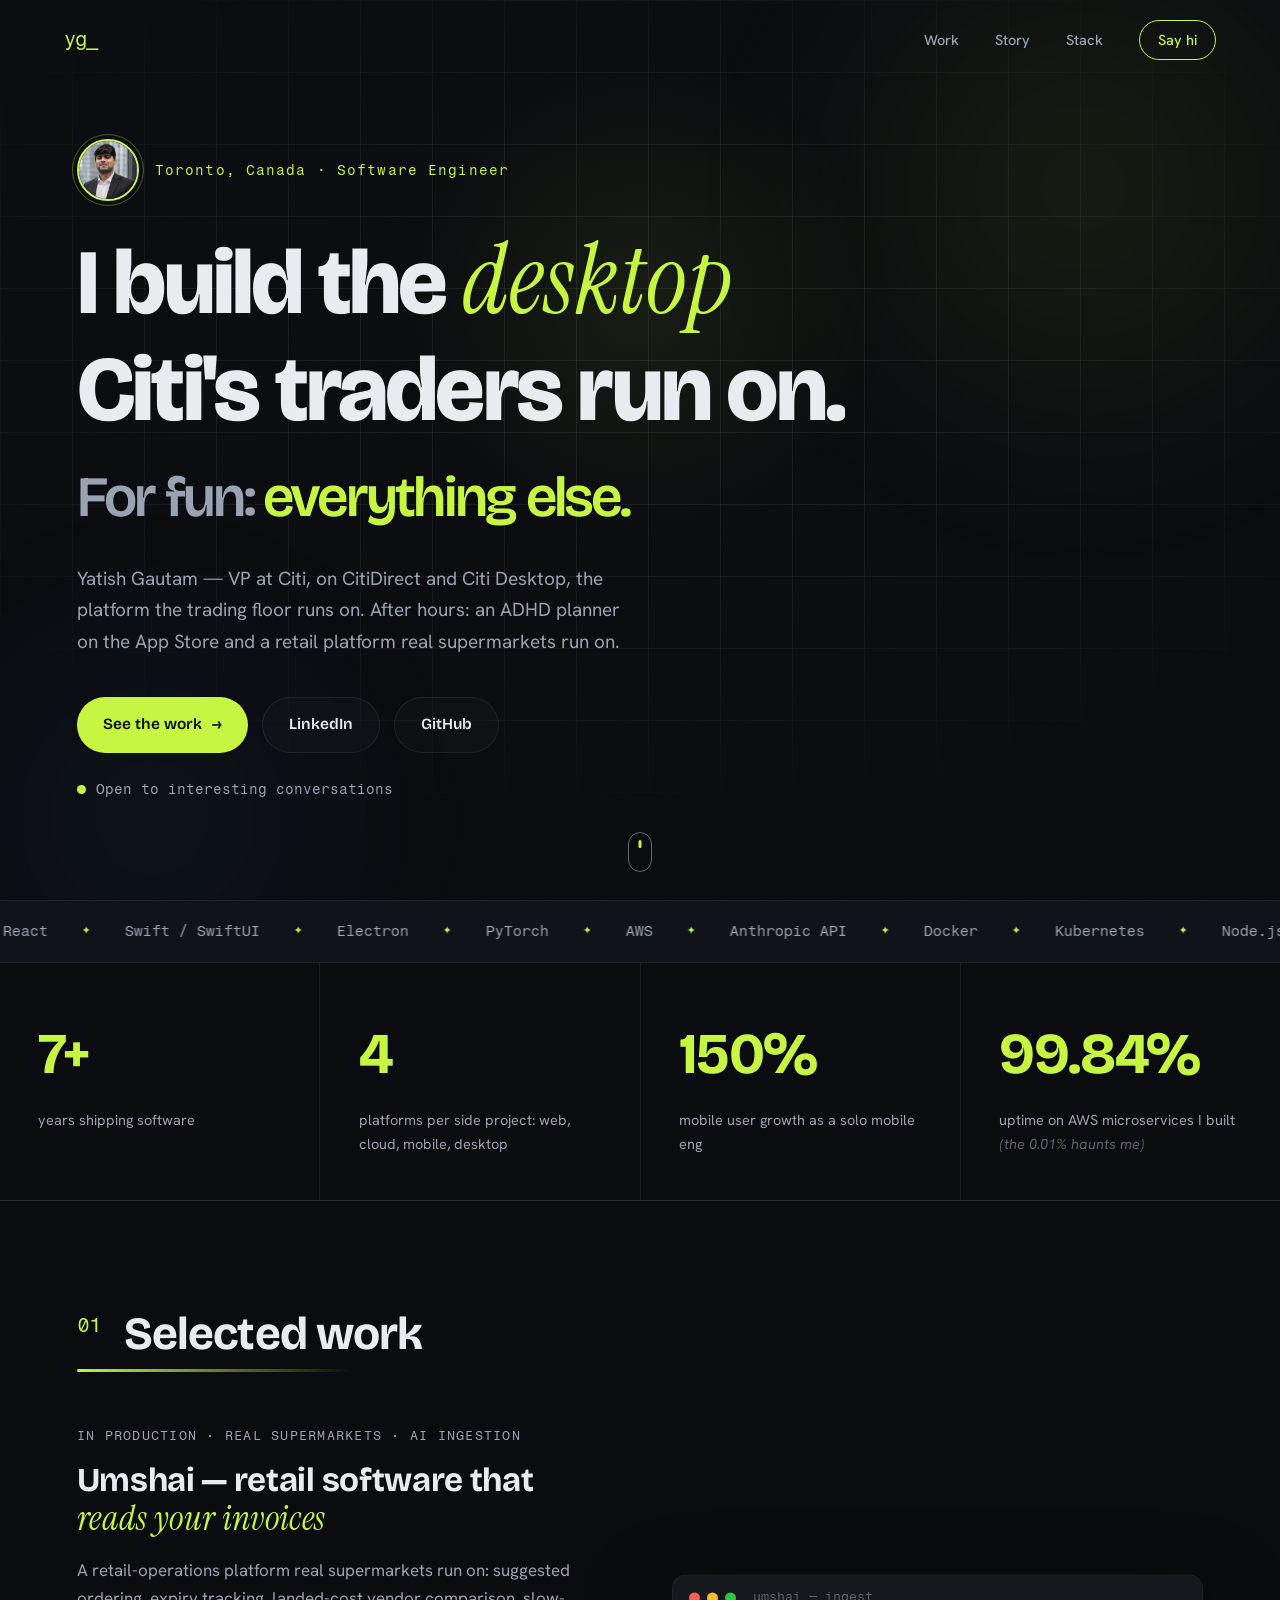
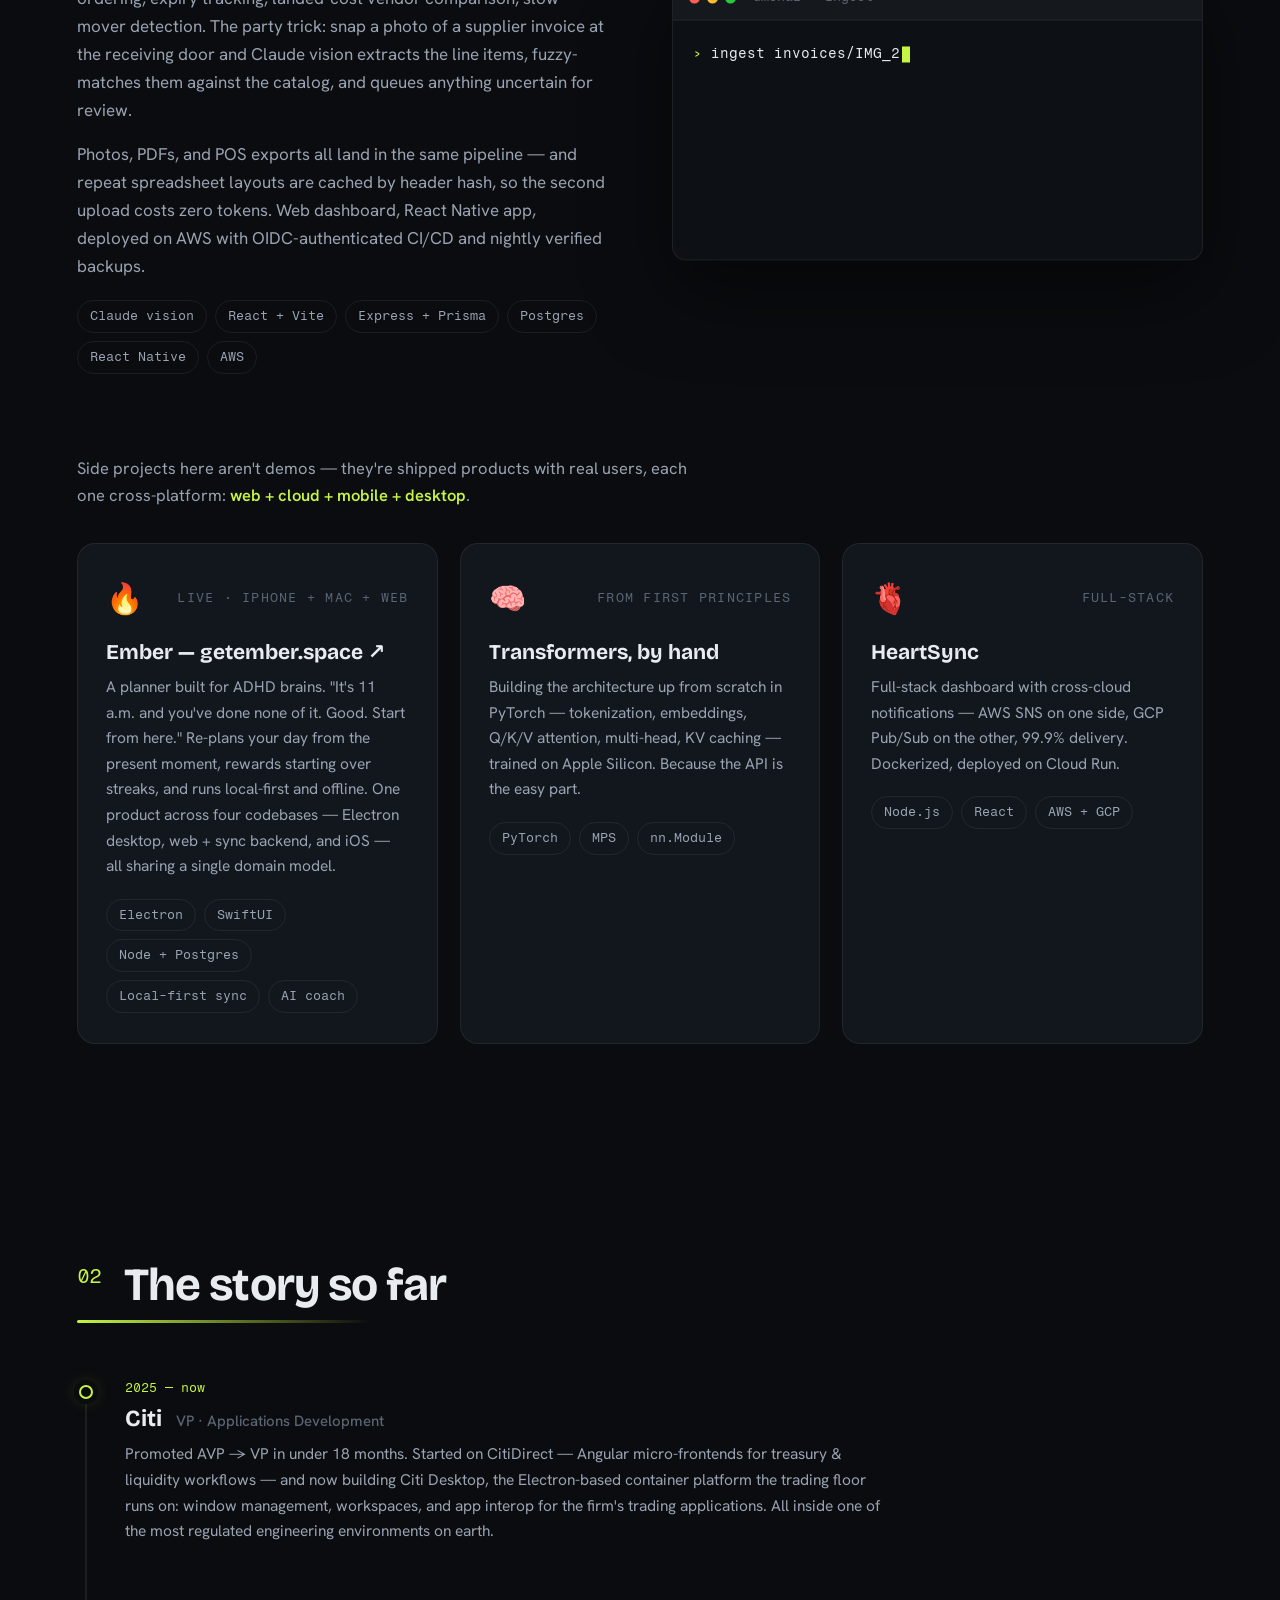
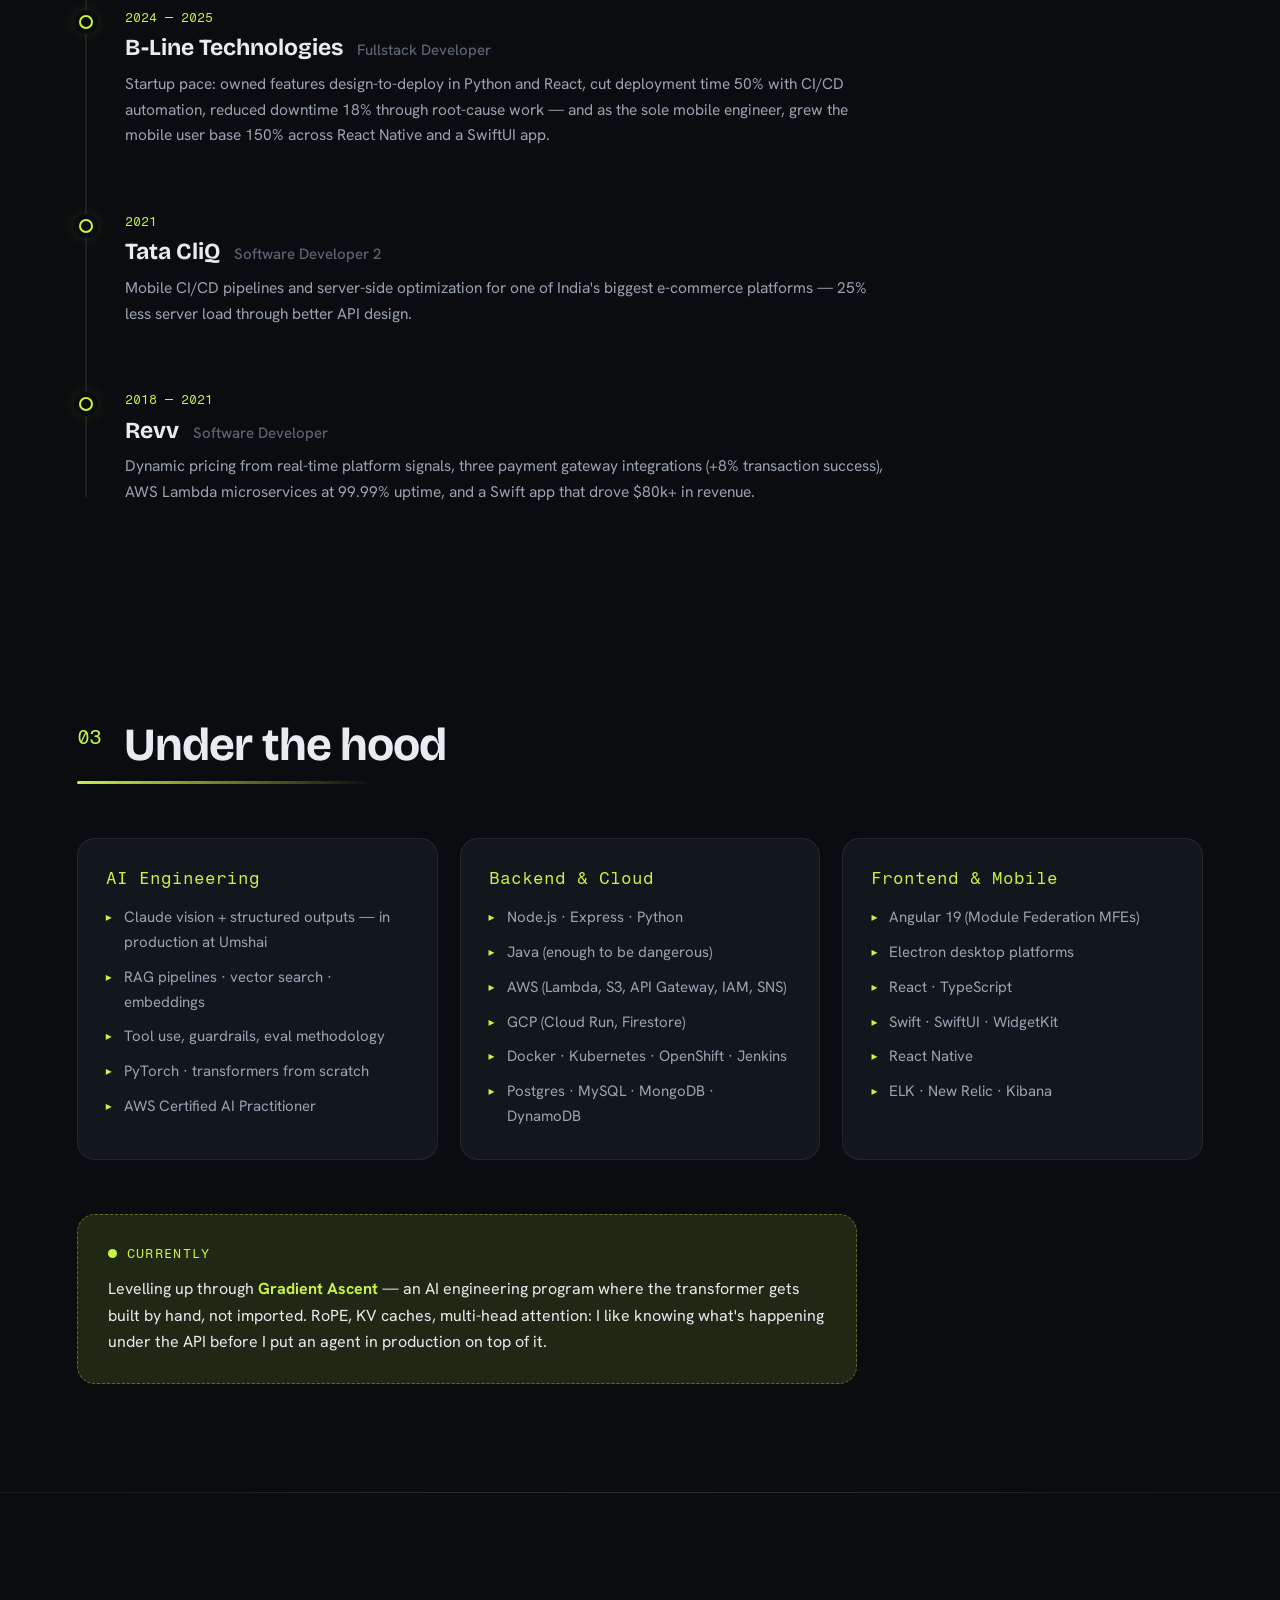
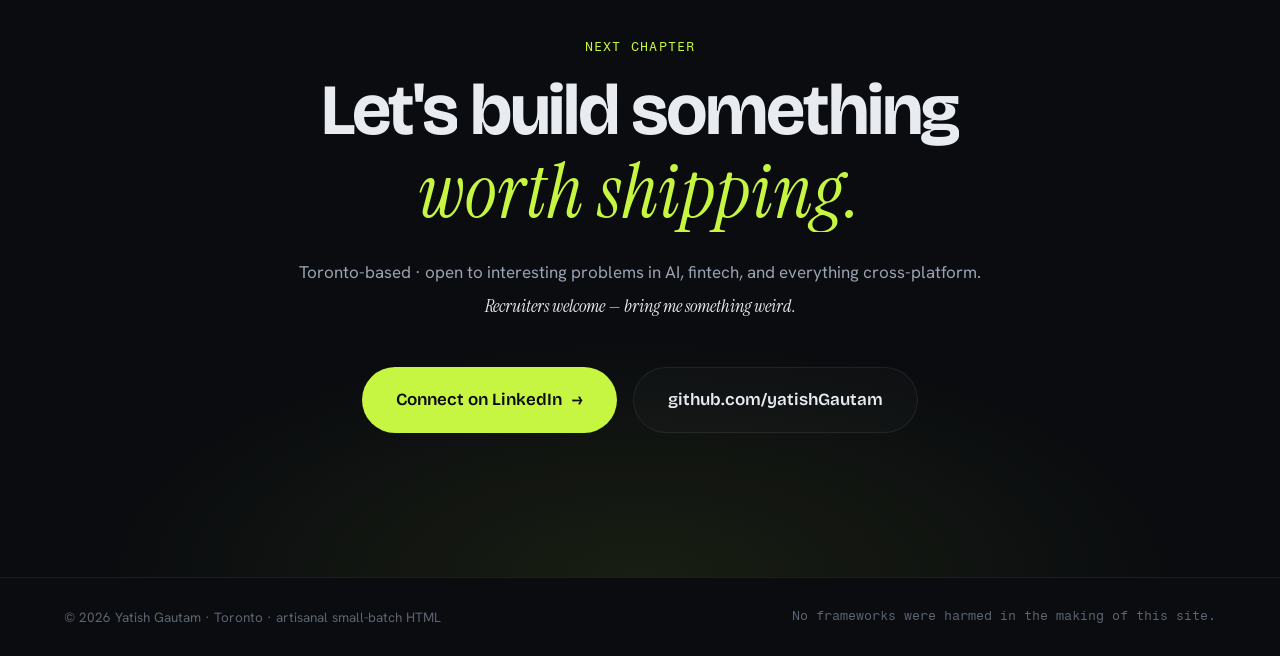
==== commit 390a9ef3: "Rebuild Citi story around CitiDirect + Citi Desktop; Umshai becomes flagship feature Co-Authored-By:" ====
--- a/site/index.html
+++ b/site/index.html
@@ -4,10 +4,10 @@
   <meta charset="UTF-8">
   <meta name="viewport" content="width=device-width, initial-scale=1.0">
   <title>Yatish Gautam — Engineer</title>
-  <meta name="description" content="Toronto-based software engineer. I ship production LLM agents inside a global bank — and build web, cloud, mobile, and desktop products for fun.">
+  <meta name="description" content="Toronto-based software engineer. I build the desktop platform Citi's traders run on — and web, cloud, mobile, and desktop products for fun.">
   <link rel="canonical" href="https://www.yatishgautam.com/">
   <meta property="og:title" content="Yatish Gautam — Engineer">
-  <meta property="og:description" content="Production AI agents at a global bank. Web, cloud, mobile, and desktop products for fun.">
+  <meta property="og:description" content="The desktop platform Citi's traders run on by day. Web, cloud, mobile, and desktop products for fun.">
   <meta property="og:url" content="https://www.yatishgautam.com/">
   <meta property="og:type" content="website">
   <meta property="og:image" content="https://www.yatishgautam.com/portrait.jpg">
@@ -58,14 +58,14 @@
         <p class="hero__eyebrow">Toronto, Canada · Software Engineer</p>
       </div>
       <h1 class="hero__title">
-        <span class="line"><span class="word">I</span> <span class="word">ship</span> <span class="word accent serif-accent">AI&nbsp;agents</span></span>
-        <span class="line"><span class="word">inside</span> <span class="word">a</span> <span class="word">global</span> <span class="word">bank.</span></span>
+        <span class="line"><span class="word">I</span> <span class="word">build</span> <span class="word">the</span> <span class="word accent serif-accent">desktop</span></span>
+        <span class="line"><span class="word">Citi's</span> <span class="word">traders</span> <span class="word">run</span> <span class="word">on.</span></span>
         <span class="line line--sub"><span class="word">For</span> <span class="word">fun:</span> <span class="word swap-wrap"><span class="swap" id="swap">everything else.</span></span></span>
       </h1>
       <p class="hero__sub reveal-up">
-        Yatish Gautam — VP at Citi, building the desktop platform traders run on
-        and production LLM systems over live financial data. After hours: an ADHD
-        planner on the App Store and a retail platform real supermarkets run on.
+        Yatish Gautam — VP at Citi, on CitiDirect and Citi Desktop, the platform
+        the trading floor runs on. After hours: an ADHD planner on the App Store
+        and a retail platform real supermarkets run on.
       </p>
       <div class="hero__actions reveal-up">
         <a class="btn btn--primary magnetic" href="#work">See the work <span class="btn__arrow">→</span></a>
@@ -94,8 +94,8 @@
       <span class="stat__label">years shipping software</span>
     </div>
     <div class="stat reveal-up">
-      <span class="stat__num" data-count="1">0</span>
-      <span class="stat__label">production LLM agent at a top-10 bank — named R2D2, obviously</span>
+      <span class="stat__num" data-count="4">0</span>
+      <span class="stat__label">platforms per side project: web, cloud, mobile, desktop</span>
     </div>
     <div class="stat reveal-up">
       <span class="stat__num" data-count="150">0</span><span class="stat__plus">%</span>
@@ -111,38 +111,39 @@
   <section class="section" id="work">
     <h2 class="section__title reveal-up"><span class="section__index">01</span> Selected work</h2>
 
-    <!-- R2D2 feature -->
+    <!-- Umshai feature -->
     <article class="feature reveal-up">
       <div class="feature__text">
-        <p class="tag">Production · Citi · Agentic AI</p>
-        <h3 class="mask-words">R2D2 — an LLM agent that speaks <em class="serif-accent">fluent treasury</em></h3>
+        <p class="tag">In production · real supermarkets · AI ingestion</p>
+        <h3 class="mask-words">Umshai — retail software that <em class="serif-accent">reads your invoices</em></h3>
         <p>
-          A natural-language layer over CitiDirect transaction data. Type
-          "payments to Acme over $50k last quarter" and R2D2 parses intent,
-          extracts entities, generates structured queries, and synthesizes
-          answers — a multi-step agentic pipeline running on sensitive financial
-          data under a zero-trust security model.
+          A retail-operations platform real supermarkets run on: suggested
+          ordering, expiry tracking, landed-cost vendor comparison, slow-mover
+          detection. The party trick: snap a photo of a supplier invoice at the
+          receiving door and Claude vision extracts the line items, fuzzy-matches
+          them against the catalog, and queues anything uncertain for review.
         </p>
         <p>
-          No LangChain. No unapproved libraries. Tool-calling contracts, prompt
-          templates, fallbacks, evals and observability — designed and built
-          from scratch, because in a bank "it mostly works" isn't a feature.
+          Photos, PDFs, and POS exports all land in the same pipeline — and
+          repeat spreadsheet layouts are cached by header hash, so the second
+          upload costs zero tokens. Web dashboard, React Native app, deployed on
+          AWS with OIDC-authenticated CI/CD and nightly verified backups.
         </p>
         <ul class="chips">
-          <li>Anthropic API</li><li>Python</li><li>Custom orchestration</li><li>Eval suites</li><li>Angular 19 MFE</li>
+          <li>Claude vision</li><li>React + Vite</li><li>Express + Prisma</li><li>Postgres</li><li>React Native</li><li>AWS</li>
         </ul>
       </div>
       <div class="feature__demo">
         <div class="terminal tilt">
-          <div class="terminal__bar"><i></i><i></i><i></i><span>r2d2 — citidirect</span></div>
+          <div class="terminal__bar"><i></i><i></i><i></i><span>umshai — ingest</span></div>
           <div class="terminal__body" id="terminal">
             <div class="t-line"><span class="t-prompt">›</span> <span id="type-target"></span><span class="t-caret"></span></div>
             <div class="t-steps" id="t-steps">
-              <div class="t-step">⟳ parsing intent…</div>
-              <div class="t-step">⟳ extracting entities → <em>{counterparty, amount, window}</em></div>
-              <div class="t-step">⟳ generating structured query…</div>
-              <div class="t-step t-ok">✓ 14 transactions · $2.3M total · summary ready</div>
-              <div class="t-step t-dim"># yes, this runs in prod</div>
+              <div class="t-step">⟳ reading with Claude vision…</div>
+              <div class="t-step">⟳ extracting line items → <em>{sku, qty, landed cost}</em></div>
+              <div class="t-step">⟳ fuzzy-matching against catalog…</div>
+              <div class="t-step t-ok">✓ 34 items matched · 2 sent to review</div>
+              <div class="t-step t-dim"># a real store ran this today</div>
             </div>
           </div>
         </div>
@@ -160,13 +161,6 @@
       </article>
 
       <article class="card tilt reveal-up">
-        <div class="card__top"><span class="card__emoji">🛒</span><span class="tag tag--ghost">In production · real stores</span></div>
-        <h3>Umshai</h3>
-        <p>A retail-operations platform that real supermarkets run on — suggested ordering, expiry tracking, landed-cost vendor comparison, and invoice ingestion that reads photos, PDFs and POS exports with Claude vision. Web dashboard, React Native app for the receiving door, deployed on AWS with OIDC-authenticated CI/CD.</p>
-        <ul class="chips"><li>React</li><li>Express + Prisma</li><li>Postgres</li><li>React Native</li><li>Claude vision</li><li>AWS</li></ul>
-      </article>
-
-      <article class="card tilt reveal-up">
         <div class="card__top"><span class="card__emoji">🧠</span><span class="tag tag--ghost">From first principles</span></div>
         <h3>Transformers, by hand</h3>
         <p>Building the architecture up from scratch in PyTorch — tokenization, embeddings, Q/K/V attention, multi-head, KV caching — trained on Apple Silicon. Because the API is the easy part.</p>
@@ -192,7 +186,7 @@
         <span class="tl-dot"></span>
         <p class="tl-when">2025 — now</p>
         <h3>Citi <span class="tl-role">VP · Applications Development</span></h3>
-        <p>Promoted AVP → VP in under 18 months. Now building Citi Desktop — the Electron-based container platform the trading floor runs on: window management, workspaces, and app interop for the firm's trading applications. Before that, shipped R2D2 (a production LLM agent) and Angular micro-frontends for treasury & liquidity workflows — all inside one of the most regulated engineering environments on earth.</p>
+        <p>Promoted AVP → VP in under 18 months. Started on CitiDirect — Angular micro-frontends for treasury & liquidity workflows — and now building Citi Desktop, the Electron-based container platform the trading floor runs on: window management, workspaces, and app interop for the firm's trading applications. All inside one of the most regulated engineering environments on earth.</p>
       </article>
 
       <article class="tl-item reveal-up">
@@ -223,12 +217,12 @@
     <h2 class="section__title reveal-up"><span class="section__index">03</span> Under the hood</h2>
     <div class="stack">
       <div class="stack__col reveal-up">
-        <h4>Agentic & AI</h4>
+        <h4>AI Engineering</h4>
         <ul>
-          <li>Anthropic API · AWS Bedrock</li>
+          <li>Claude vision + structured outputs — in production at Umshai</li>
           <li>RAG pipelines · vector search · embeddings</li>
           <li>Tool use, guardrails, eval methodology</li>
-          <li>ReAct · Plan-and-Execute patterns</li>
+          <li>PyTorch · transformers from scratch</li>
           <li>AWS Certified AI Practitioner</li>
         </ul>
       </div>
--- a/site/styles.css
+++ b/site/styles.css
@@ -368,7 +368,7 @@
 }
 .tag--ghost { color: var(--ink-faint); margin: 0; }
 
-/* ---------- feature (R2D2) ---------- */
+/* ---------- feature (Umshai) ---------- */
 .feature {
   display: grid; grid-template-columns: 1fr 1fr; gap: clamp(30px, 5vw, 70px);
   align-items: center; margin-bottom: clamp(60px, 9vh, 100px);
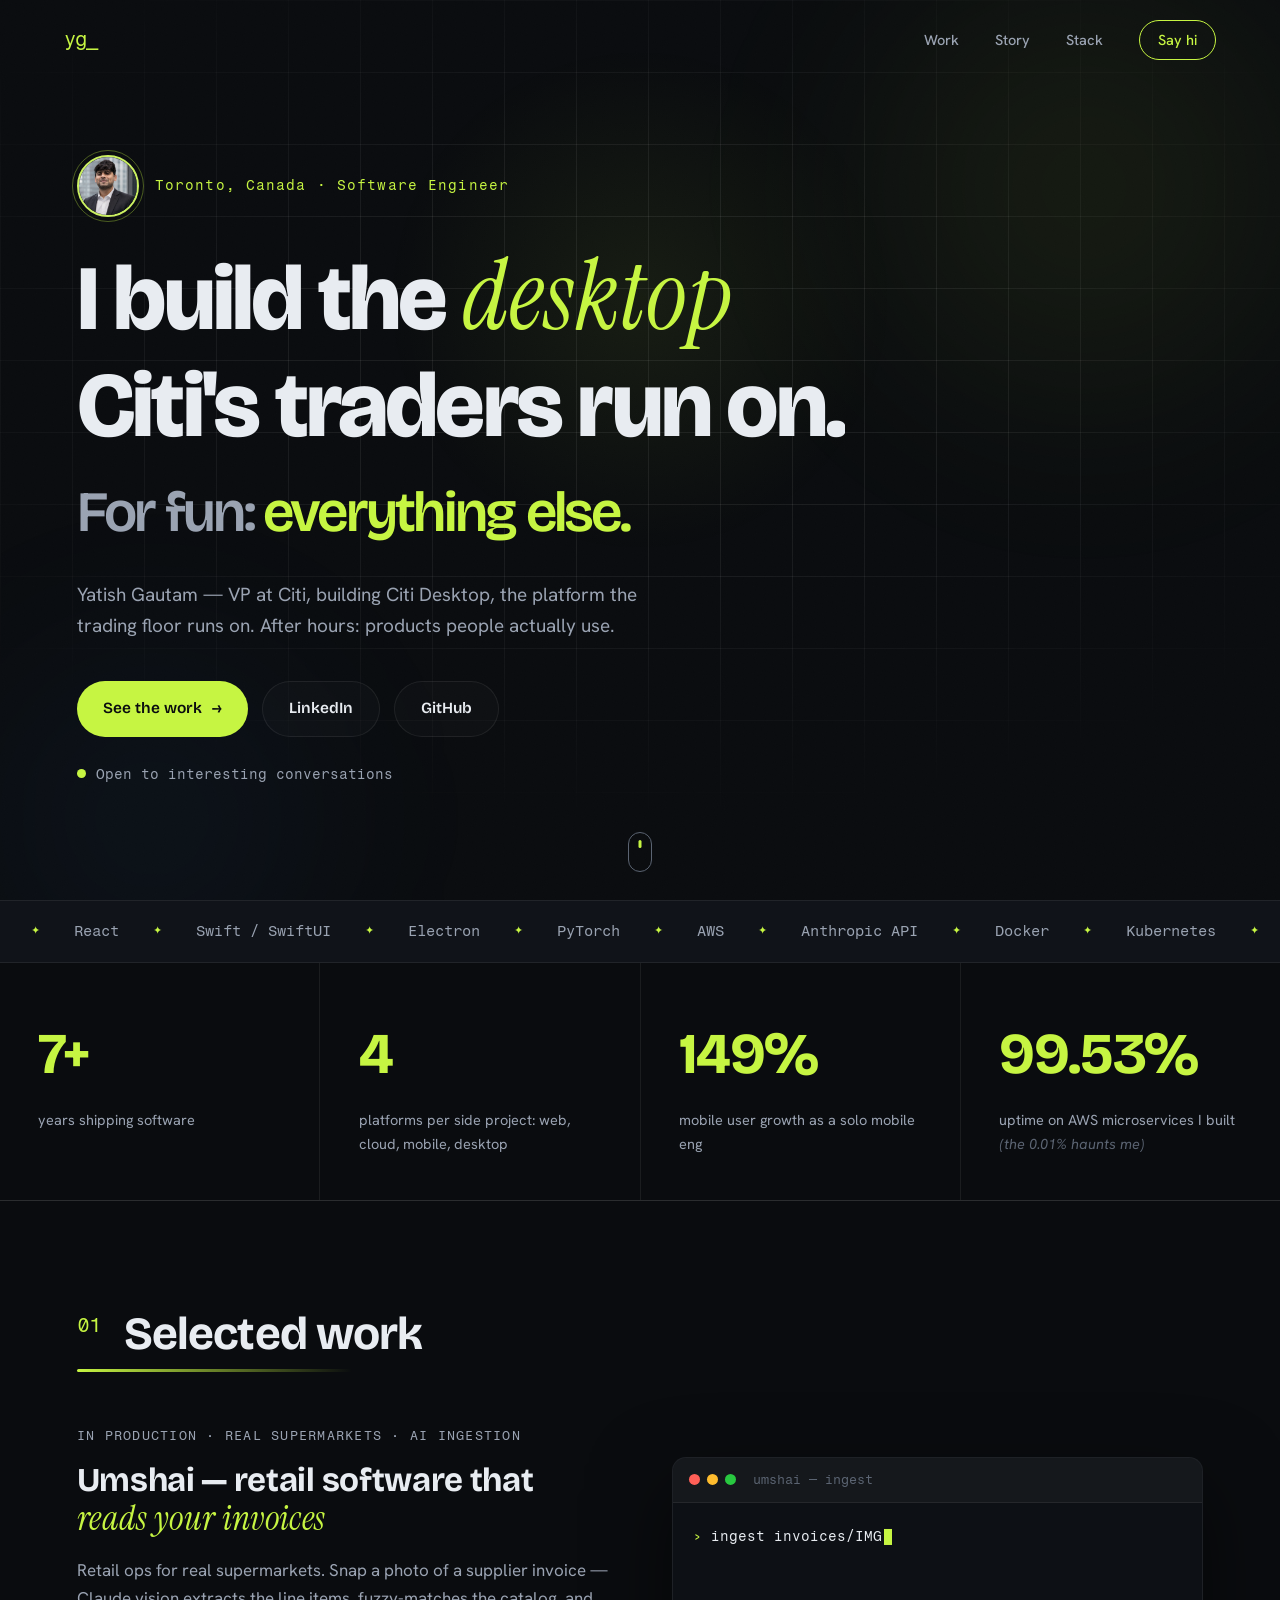
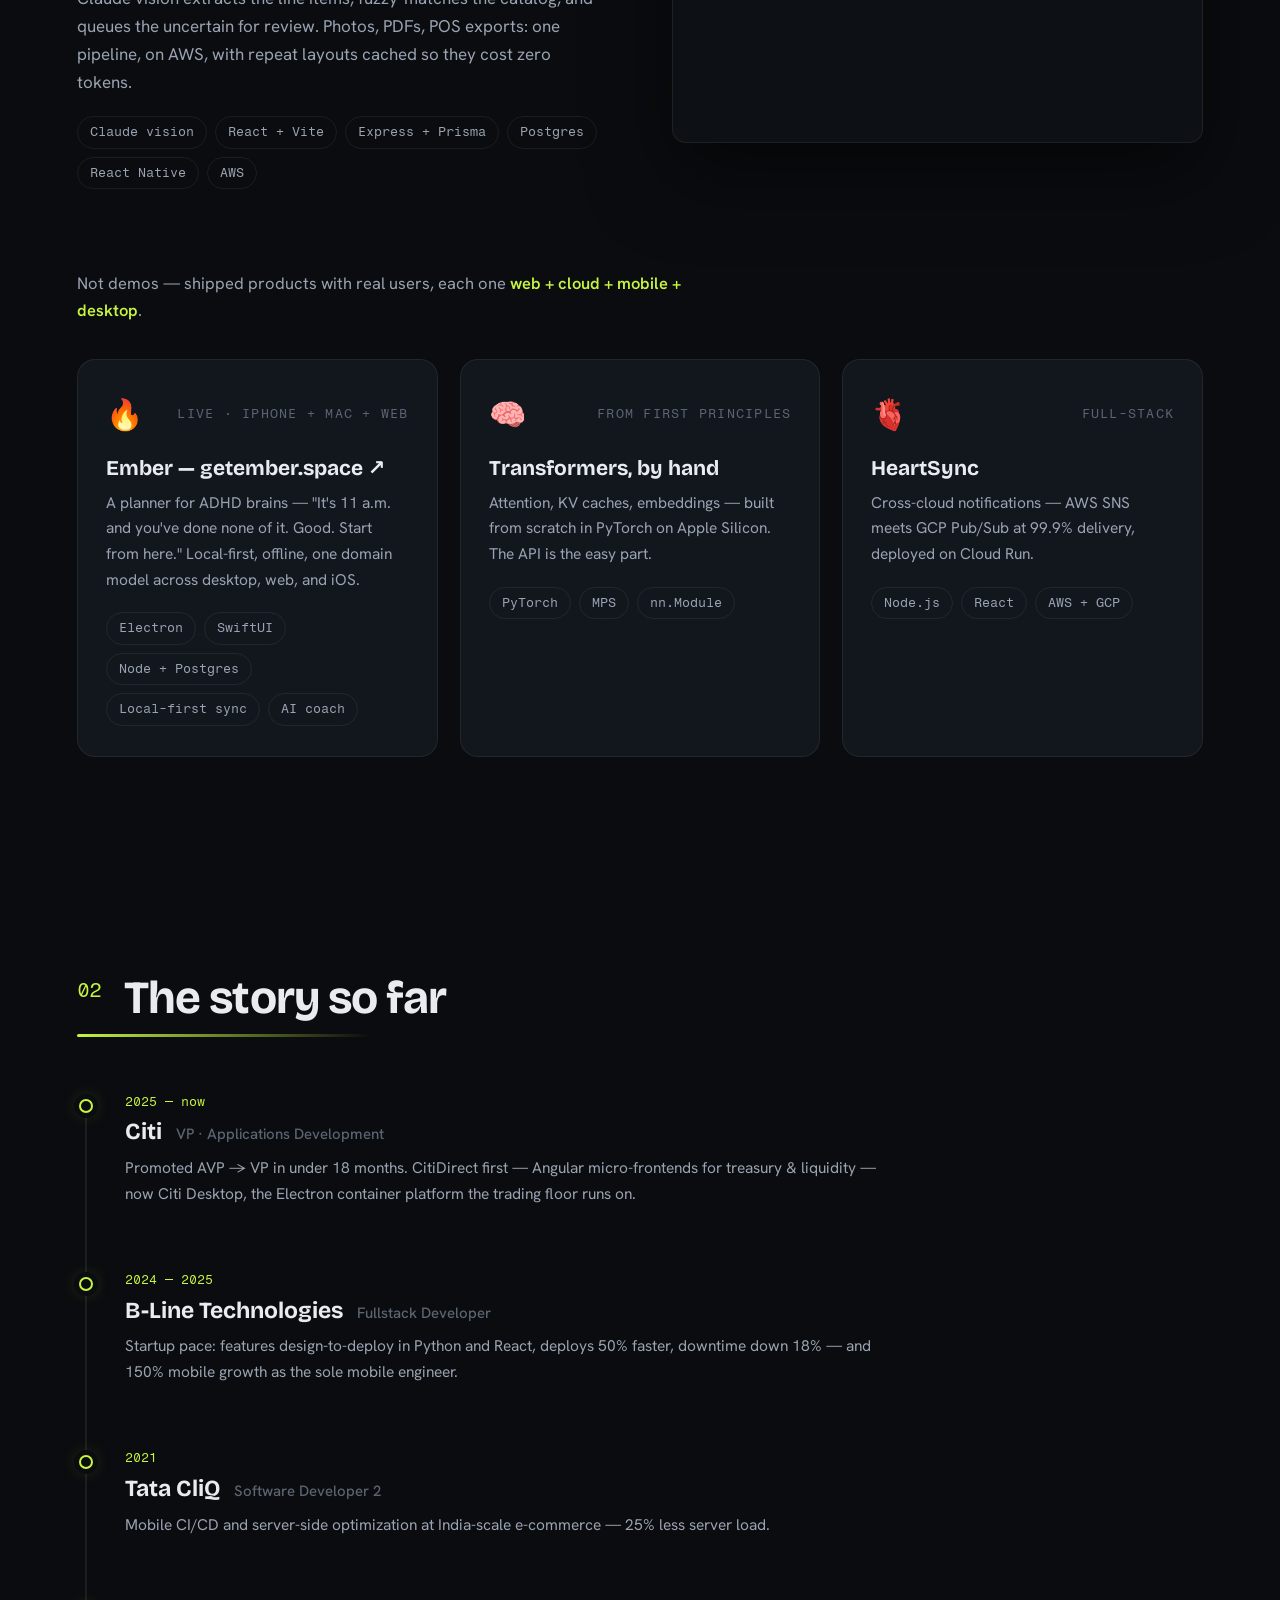
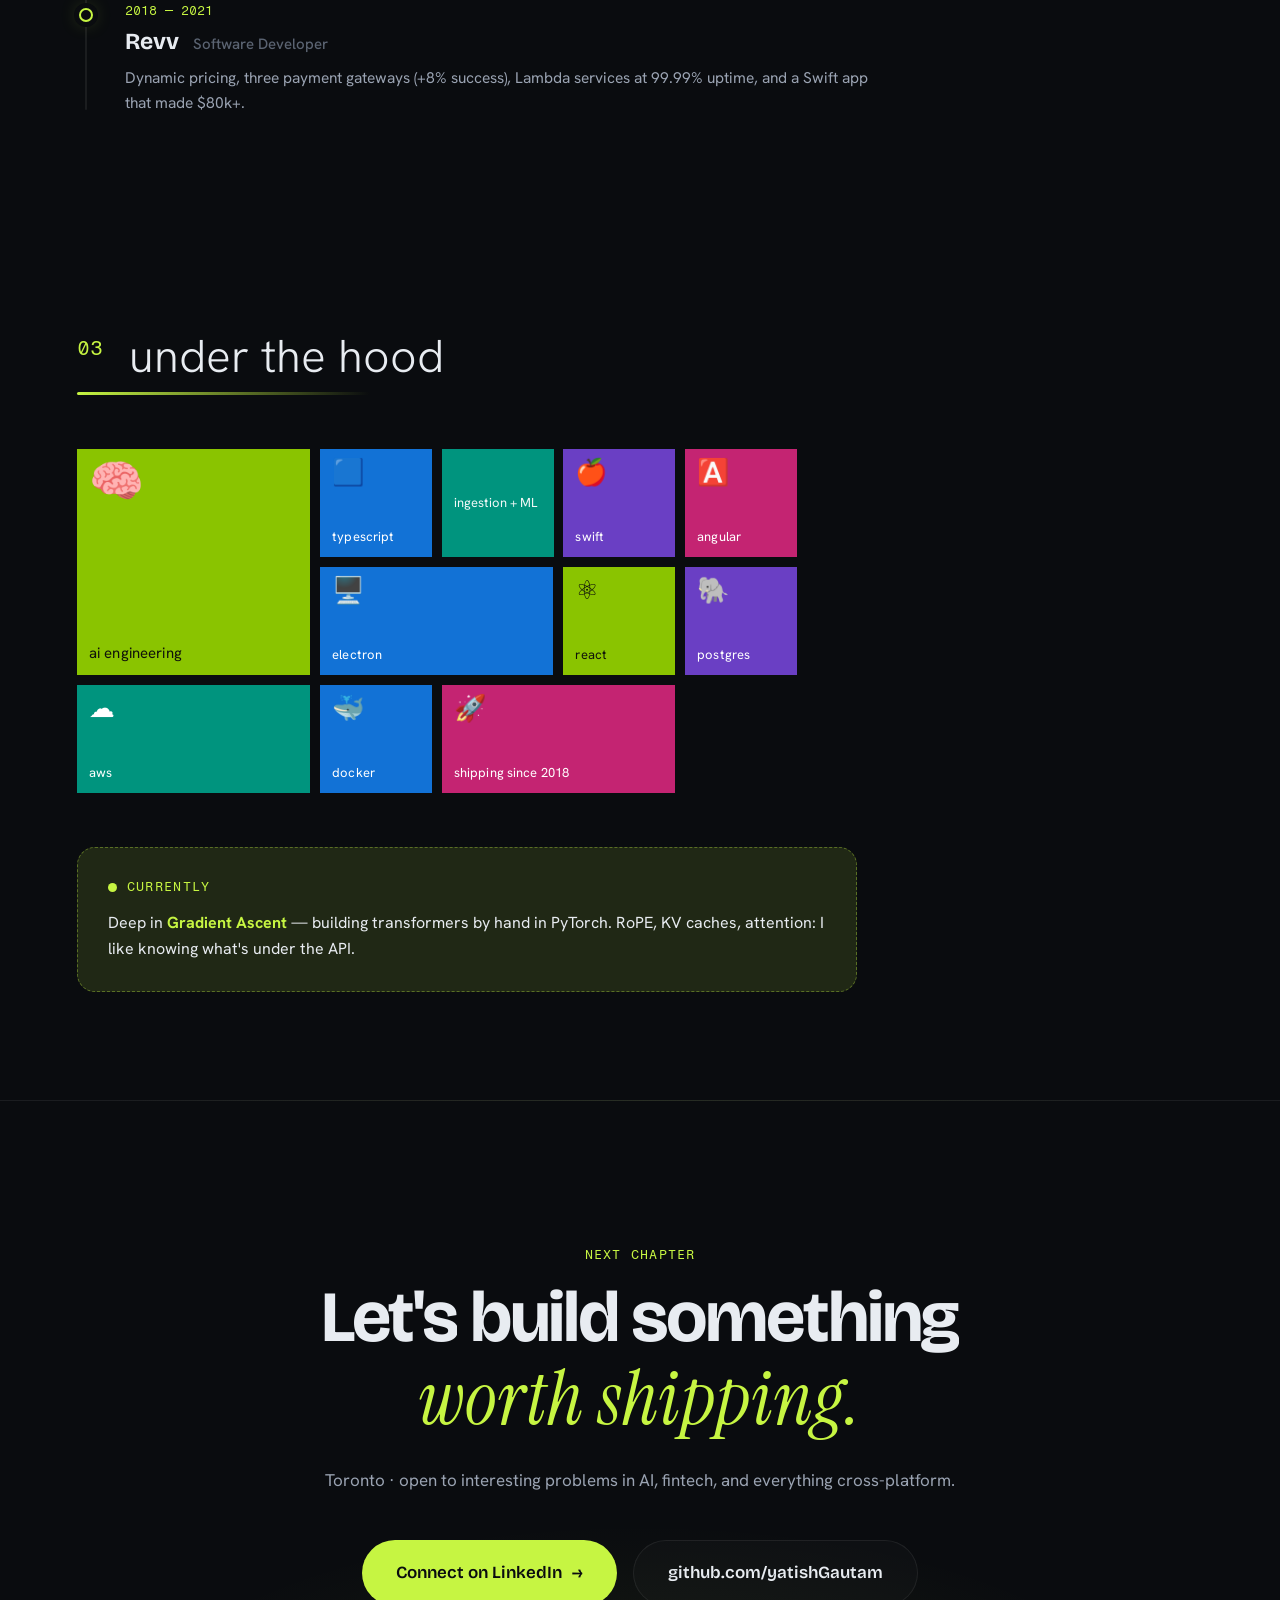
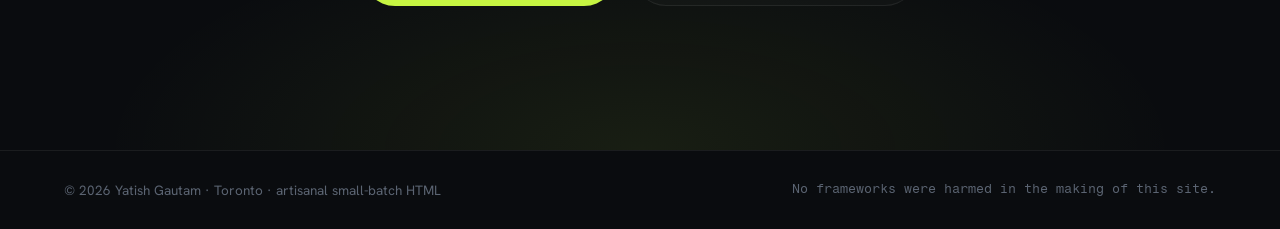
==== commit ebd3968e: "Windows Phone live-tile stack section, leaner copy sitewide, sweep hardening Co-Authored-By: Claude " ====
--- a/site/index.html
+++ b/site/index.html
@@ -63,9 +63,8 @@
         <span class="line line--sub"><span class="word">For</span> <span class="word">fun:</span> <span class="word swap-wrap"><span class="swap" id="swap">everything else.</span></span></span>
       </h1>
       <p class="hero__sub reveal-up">
-        Yatish Gautam — VP at Citi, on CitiDirect and Citi Desktop, the platform
-        the trading floor runs on. After hours: an ADHD planner on the App Store
-        and a retail platform real supermarkets run on.
+        Yatish Gautam — VP at Citi, building Citi Desktop, the platform the
+        trading floor runs on. After hours: products people actually use.
       </p>
       <div class="hero__actions reveal-up">
         <a class="btn btn--primary magnetic" href="#work">See the work <span class="btn__arrow">→</span></a>
@@ -117,17 +116,10 @@
         <p class="tag">In production · real supermarkets · AI ingestion</p>
         <h3 class="mask-words">Umshai — retail software that <em class="serif-accent">reads your invoices</em></h3>
         <p>
-          A retail-operations platform real supermarkets run on: suggested
-          ordering, expiry tracking, landed-cost vendor comparison, slow-mover
-          detection. The party trick: snap a photo of a supplier invoice at the
-          receiving door and Claude vision extracts the line items, fuzzy-matches
-          them against the catalog, and queues anything uncertain for review.
-        </p>
-        <p>
-          Photos, PDFs, and POS exports all land in the same pipeline — and
-          repeat spreadsheet layouts are cached by header hash, so the second
-          upload costs zero tokens. Web dashboard, React Native app, deployed on
-          AWS with OIDC-authenticated CI/CD and nightly verified backups.
+          Retail ops for real supermarkets. Snap a photo of a supplier invoice —
+          Claude vision extracts the line items, fuzzy-matches the catalog, and
+          queues the uncertain for review. Photos, PDFs, POS exports: one
+          pipeline, on AWS, with repeat layouts cached so they cost zero tokens.
         </p>
         <ul class="chips">
           <li>Claude vision</li><li>React + Vite</li><li>Express + Prisma</li><li>Postgres</li><li>React Native</li><li>AWS</li>
@@ -151,26 +143,26 @@
     </article>
 
     <!-- Project cards -->
-    <p class="cards__intro reveal-up">Side projects here aren't demos — they're shipped products with real users, each one cross-platform: <strong>web + cloud + mobile + desktop</strong>.</p>
+    <p class="cards__intro reveal-up">Not demos — shipped products with real users, each one <strong>web + cloud + mobile + desktop</strong>.</p>
     <div class="cards">
       <article class="card tilt reveal-up">
         <div class="card__top"><span class="card__emoji">🔥</span><span class="tag tag--ghost">Live · iPhone + Mac + Web</span></div>
         <h3><a href="https://getember.space" target="_blank" rel="noopener">Ember — getember.space ↗</a></h3>
-        <p>A planner built for ADHD brains. "It's 11 a.m. and you've done none of it. Good. Start from here." Re-plans your day from the present moment, rewards starting over streaks, and runs local-first and offline. One product across four codebases — Electron desktop, web + sync backend, and iOS — all sharing a single domain model.</p>
+        <p>A planner for ADHD brains — "It's 11 a.m. and you've done none of it. Good. Start from here." Local-first, offline, one domain model across desktop, web, and iOS.</p>
         <ul class="chips"><li>Electron</li><li>SwiftUI</li><li>Node + Postgres</li><li>Local-first sync</li><li>AI coach</li></ul>
       </article>
 
       <article class="card tilt reveal-up">
         <div class="card__top"><span class="card__emoji">🧠</span><span class="tag tag--ghost">From first principles</span></div>
         <h3>Transformers, by hand</h3>
-        <p>Building the architecture up from scratch in PyTorch — tokenization, embeddings, Q/K/V attention, multi-head, KV caching — trained on Apple Silicon. Because the API is the easy part.</p>
+        <p>Attention, KV caches, embeddings — built from scratch in PyTorch on Apple Silicon. The API is the easy part.</p>
         <ul class="chips"><li>PyTorch</li><li>MPS</li><li>nn.Module</li></ul>
       </article>
 
       <article class="card tilt reveal-up">
         <div class="card__top"><span class="card__emoji">🫀</span><span class="tag tag--ghost">Full-stack</span></div>
         <h3>HeartSync</h3>
-        <p>Full-stack dashboard with cross-cloud notifications — AWS SNS on one side, GCP Pub/Sub on the other, 99.9% delivery. Dockerized, deployed on Cloud Run.</p>
+        <p>Cross-cloud notifications — AWS SNS meets GCP Pub/Sub at 99.9% delivery, deployed on Cloud Run.</p>
         <ul class="chips"><li>Node.js</li><li>React</li><li>AWS + GCP</li></ul>
       </article>
     </div>
@@ -186,77 +178,110 @@
         <span class="tl-dot"></span>
         <p class="tl-when">2025 — now</p>
         <h3>Citi <span class="tl-role">VP · Applications Development</span></h3>
-        <p>Promoted AVP → VP in under 18 months. Started on CitiDirect — Angular micro-frontends for treasury & liquidity workflows — and now building Citi Desktop, the Electron-based container platform the trading floor runs on: window management, workspaces, and app interop for the firm's trading applications. All inside one of the most regulated engineering environments on earth.</p>
+        <p>Promoted AVP → VP in under 18 months. CitiDirect first — Angular micro-frontends for treasury & liquidity — now Citi Desktop, the Electron container platform the trading floor runs on.</p>
       </article>
 
       <article class="tl-item reveal-up">
         <span class="tl-dot"></span>
         <p class="tl-when">2024 — 2025</p>
         <h3>B-Line Technologies <span class="tl-role">Fullstack Developer</span></h3>
-        <p>Startup pace: owned features design-to-deploy in Python and React, cut deployment time 50% with CI/CD automation, reduced downtime 18% through root-cause work — and as the sole mobile engineer, grew the mobile user base 150% across React Native and a SwiftUI app.</p>
+        <p>Startup pace: features design-to-deploy in Python and React, deploys 50% faster, downtime down 18% — and 150% mobile growth as the sole mobile engineer.</p>
       </article>
 
       <article class="tl-item reveal-up">
         <span class="tl-dot"></span>
         <p class="tl-when">2021</p>
         <h3>Tata CliQ <span class="tl-role">Software Developer 2</span></h3>
-        <p>Mobile CI/CD pipelines and server-side optimization for one of India's biggest e-commerce platforms — 25% less server load through better API design.</p>
+        <p>Mobile CI/CD and server-side optimization at India-scale e-commerce — 25% less server load.</p>
       </article>
 
       <article class="tl-item reveal-up">
         <span class="tl-dot"></span>
         <p class="tl-when">2018 — 2021</p>
         <h3>Revv <span class="tl-role">Software Developer</span></h3>
-        <p>Dynamic pricing from real-time platform signals, three payment gateway integrations (+8% transaction success), AWS Lambda microservices at 99.99% uptime, and a Swift app that drove $80k+ in revenue.</p>
-      </article>
-    </div>
-  </section>
-
-  <!-- ============ STACK ============ -->
-  <section class="section" id="stack">
-    <h2 class="section__title reveal-up"><span class="section__index">03</span> Under the hood</h2>
-    <div class="stack">
-      <div class="stack__col reveal-up">
-        <h4>AI Engineering</h4>
-        <ul>
-          <li>Claude vision + structured outputs — in production at Umshai</li>
-          <li>RAG pipelines · vector search · embeddings</li>
-          <li>Tool use, guardrails, eval methodology</li>
-          <li>PyTorch · transformers from scratch</li>
-          <li>AWS Certified AI Practitioner</li>
-        </ul>
-      </div>
-      <div class="stack__col reveal-up">
-        <h4>Backend & Cloud</h4>
-        <ul>
-          <li>Node.js · Express · Python</li>
-          <li>Java (enough to be dangerous)</li>
-          <li>AWS (Lambda, S3, API Gateway, IAM, SNS)</li>
-          <li>GCP (Cloud Run, Firestore)</li>
-          <li>Docker · Kubernetes · OpenShift · Jenkins</li>
-          <li>Postgres · MySQL · MongoDB · DynamoDB</li>
-        </ul>
-      </div>
-      <div class="stack__col reveal-up">
-        <h4>Frontend & Mobile</h4>
-        <ul>
-          <li>Angular 19 (Module Federation MFEs)</li>
-          <li>Electron desktop platforms</li>
-          <li>React · TypeScript</li>
-          <li>Swift · SwiftUI · WidgetKit</li>
-          <li>React Native</li>
-          <li>ELK · New Relic · Kibana</li>
-        </ul>
+        <p>Dynamic pricing, three payment gateways (+8% success), Lambda services at 99.99% uptime, and a Swift app that made $80k+.</p>
+      </article>
+    </div>
+  </section>
+
+  <!-- ============ STACK (metro tiles) ============ -->
+  <section class="section section--metro" id="stack">
+    <h2 class="section__title reveal-up"><span class="section__index">03</span> under the hood</h2>
+    <div class="tiles reveal-up" id="tiles">
+      <div class="tile tile--2x2 tile--lime">
+        <div class="tile__inner">
+          <div class="tile__face tile__front"><span class="tile__emoji">🧠</span><span class="tile__label">ai engineering</span></div>
+          <div class="tile__face tile__back"><p>Claude vision in production · RAG · evals · PyTorch from scratch</p></div>
+        </div>
+      </div>
+      <div class="tile tile--blue">
+        <div class="tile__inner">
+          <div class="tile__face tile__front"><span class="tile__emoji">🟦</span><span class="tile__label">typescript</span></div>
+          <div class="tile__face tile__back"><p>daily driver</p></div>
+        </div>
+      </div>
+      <div class="tile tile--teal">
+        <div class="tile__inner">
+          <div class="tile__face tile__front"><span class="tile__emoji">🐍</span><span class="tile__label">python</span></div>
+          <div class="tile__face tile__back"><p>ingestion + ML</p></div>
+        </div>
+      </div>
+      <div class="tile tile--purple">
+        <div class="tile__inner">
+          <div class="tile__face tile__front"><span class="tile__emoji">🍎</span><span class="tile__label">swift</span></div>
+          <div class="tile__face tile__back"><p>SwiftUI · WidgetKit</p></div>
+        </div>
+      </div>
+      <div class="tile tile--2x1 tile--blue">
+        <div class="tile__inner">
+          <div class="tile__face tile__front"><span class="tile__emoji">🖥️</span><span class="tile__label">electron</span></div>
+          <div class="tile__face tile__back"><p>Citi Desktop · Ember</p></div>
+        </div>
+      </div>
+      <div class="tile tile--magenta">
+        <div class="tile__inner">
+          <div class="tile__face tile__front"><span class="tile__emoji">🅰️</span><span class="tile__label">angular</span></div>
+          <div class="tile__face tile__back"><p>v19 · MFEs</p></div>
+        </div>
+      </div>
+      <div class="tile tile--lime">
+        <div class="tile__inner">
+          <div class="tile__face tile__front"><span class="tile__emoji">⚛️</span><span class="tile__label">react</span></div>
+          <div class="tile__face tile__back"><p>+ React Native</p></div>
+        </div>
+      </div>
+      <div class="tile tile--2x1 tile--teal">
+        <div class="tile__inner">
+          <div class="tile__face tile__front"><span class="tile__emoji">☁️</span><span class="tile__label">aws</span></div>
+          <div class="tile__face tile__back"><p>Certified AI Practitioner</p></div>
+        </div>
+      </div>
+      <div class="tile tile--purple">
+        <div class="tile__inner">
+          <div class="tile__face tile__front"><span class="tile__emoji">🐘</span><span class="tile__label">postgres</span></div>
+          <div class="tile__face tile__back"><p>+ Prisma</p></div>
+        </div>
+      </div>
+      <div class="tile tile--blue">
+        <div class="tile__inner">
+          <div class="tile__face tile__front"><span class="tile__emoji">🐳</span><span class="tile__label">docker</span></div>
+          <div class="tile__face tile__back"><p>K8s · CI/CD</p></div>
+        </div>
+      </div>
+      <div class="tile tile--2x1 tile--magenta">
+        <div class="tile__inner">
+          <div class="tile__face tile__front"><span class="tile__emoji">🚀</span><span class="tile__label">shipping since 2018</span></div>
+          <div class="tile__face tile__back"><p>7+ years · 3 countries</p></div>
+        </div>
       </div>
     </div>
 
     <aside class="now reveal-up">
       <p class="now__pulse"><span class="pulse-dot"></span> Currently</p>
       <p>
-        Levelling up through <strong>Gradient Ascent</strong> — an AI engineering
-        program where the transformer gets built by hand, not imported. RoPE,
-        KV caches, multi-head attention: I like knowing what's happening under
-        the API before I put an agent in production on top of it.
+        Deep in <strong>Gradient Ascent</strong> — building transformers by hand
+        in PyTorch. RoPE, KV caches, attention: I like knowing what's under the
+        API.
       </p>
     </aside>
   </section>
@@ -266,7 +291,7 @@
     <div class="contact__inner reveal-up">
       <p class="tag">Next chapter</p>
       <h2 class="mask-words">Let's build something<br><span class="accent serif-accent">worth shipping.</span></h2>
-      <p class="contact__sub">Toronto-based · open to interesting problems in AI, fintech, and everything cross-platform.<br><span class="contact__wink">Recruiters welcome — bring me something weird.</span></p>
+      <p class="contact__sub">Toronto · open to interesting problems in AI, fintech, and everything cross-platform.</p>
       <div class="contact__actions">
         <a class="btn btn--primary btn--big magnetic" href="https://www.linkedin.com/in/yatishgautam28/" target="_blank" rel="noopener">Connect on LinkedIn <span class="btn__arrow">→</span></a>
         <a class="btn btn--ghost btn--big magnetic" href="https://github.com/yatishGautam" target="_blank" rel="noopener">github.com/yatishGautam</a>
--- a/site/styles.css
+++ b/site/styles.css
@@ -474,7 +474,74 @@
 .tl-role { font-family: var(--font-body); font-size: 15px; font-weight: 500; color: var(--ink-faint); }
 .tl-item p:last-child { color: var(--ink-dim); font-size: 15.5px; }
 
-/* ---------- stack ---------- */
+/* ---------- metro tiles (a little Windows Phone tribute) ---------- */
+.tiles {
+  display: grid;
+  grid-template-columns: repeat(auto-fill, minmax(108px, 1fr));
+  grid-auto-rows: 108px;
+  grid-auto-flow: dense;
+  gap: 10px;
+  max-width: 720px;
+  perspective: 1200px;
+}
+.tile { position: relative; }
+.tile--2x2 { grid-column: span 2; grid-row: span 2; }
+.tile--2x1 { grid-column: span 2; }
+.tile__inner {
+  position: absolute; inset: 0;
+  transform-style: preserve-3d;
+  transition: transform 0.65s cubic-bezier(0.4, 0.2, 0.2, 1);
+}
+.tile.flipped .tile__inner { transform: rotateX(180deg); }
+.tile__face {
+  position: absolute; inset: 0;
+  backface-visibility: hidden; -webkit-backface-visibility: hidden;
+  display: flex; flex-direction: column; justify-content: space-between;
+  padding: 10px 12px;
+  color: #fff;
+  font-family: "Segoe UI", var(--font-body);
+  overflow: hidden;
+}
+.tile__back { transform: rotateX(180deg); justify-content: center; }
+.tile__back p { font-size: 13px; line-height: 1.45; font-weight: 400; opacity: 0.95; }
+.tile__emoji { font-size: 26px; line-height: 1; }
+.tile--2x2 .tile__emoji { font-size: 44px; }
+.tile__label {
+  font-size: 13px; font-weight: 400; letter-spacing: 0.01em;
+  text-transform: lowercase; align-self: flex-start;
+}
+.tile--2x2 .tile__label { font-size: 15px; }
+/* flat metro colors */
+.tile--lime .tile__face { background: #8ac400; color: #10130a; }
+.tile--blue .tile__face { background: #1272d6; }
+.tile--teal .tile__face { background: #00947e; }
+.tile--purple .tile__face { background: #6a3fc4; }
+.tile--magenta .tile__face { background: #c42472; }
+/* WP press-tilt + hover */
+.tile { transition: transform 0.18s ease; }
+/* fly-in entrance, staggered by --tile-i (animation, so hover keeps zero delay) */
+.tiles .tile { opacity: 0; }
+.tiles.visible .tile {
+  opacity: 1;
+  animation: tileIn 0.55s var(--ease-out) backwards;
+  animation-delay: calc(var(--tile-i, 0) * 0.06s);
+}
+@keyframes tileIn {
+  from { opacity: 0; transform: perspective(900px) rotateY(55deg) translateX(60px); }
+  to { opacity: 1; transform: none; }
+}
+.section--metro .section__title {
+  font-family: "Segoe UI", var(--font-body);
+  font-weight: 300; text-transform: lowercase; letter-spacing: 0;
+}
+@media (max-width: 560px) {
+  .tiles { grid-template-columns: repeat(4, 1fr); grid-auto-rows: minmax(74px, 1fr); gap: 8px; }
+  .tile__emoji { font-size: 20px; }
+  .tile--2x2 .tile__emoji { font-size: 34px; }
+  .tile__label, .tile__back p { font-size: 11px; }
+}
+
+/* ---------- stack (legacy) ---------- */
 .stack { display: grid; grid-template-columns: repeat(auto-fit, minmax(250px, 1fr)); gap: 22px; }
 .stack__col {
   background: var(--bg-card); border: 1px solid var(--line); border-radius: 18px;
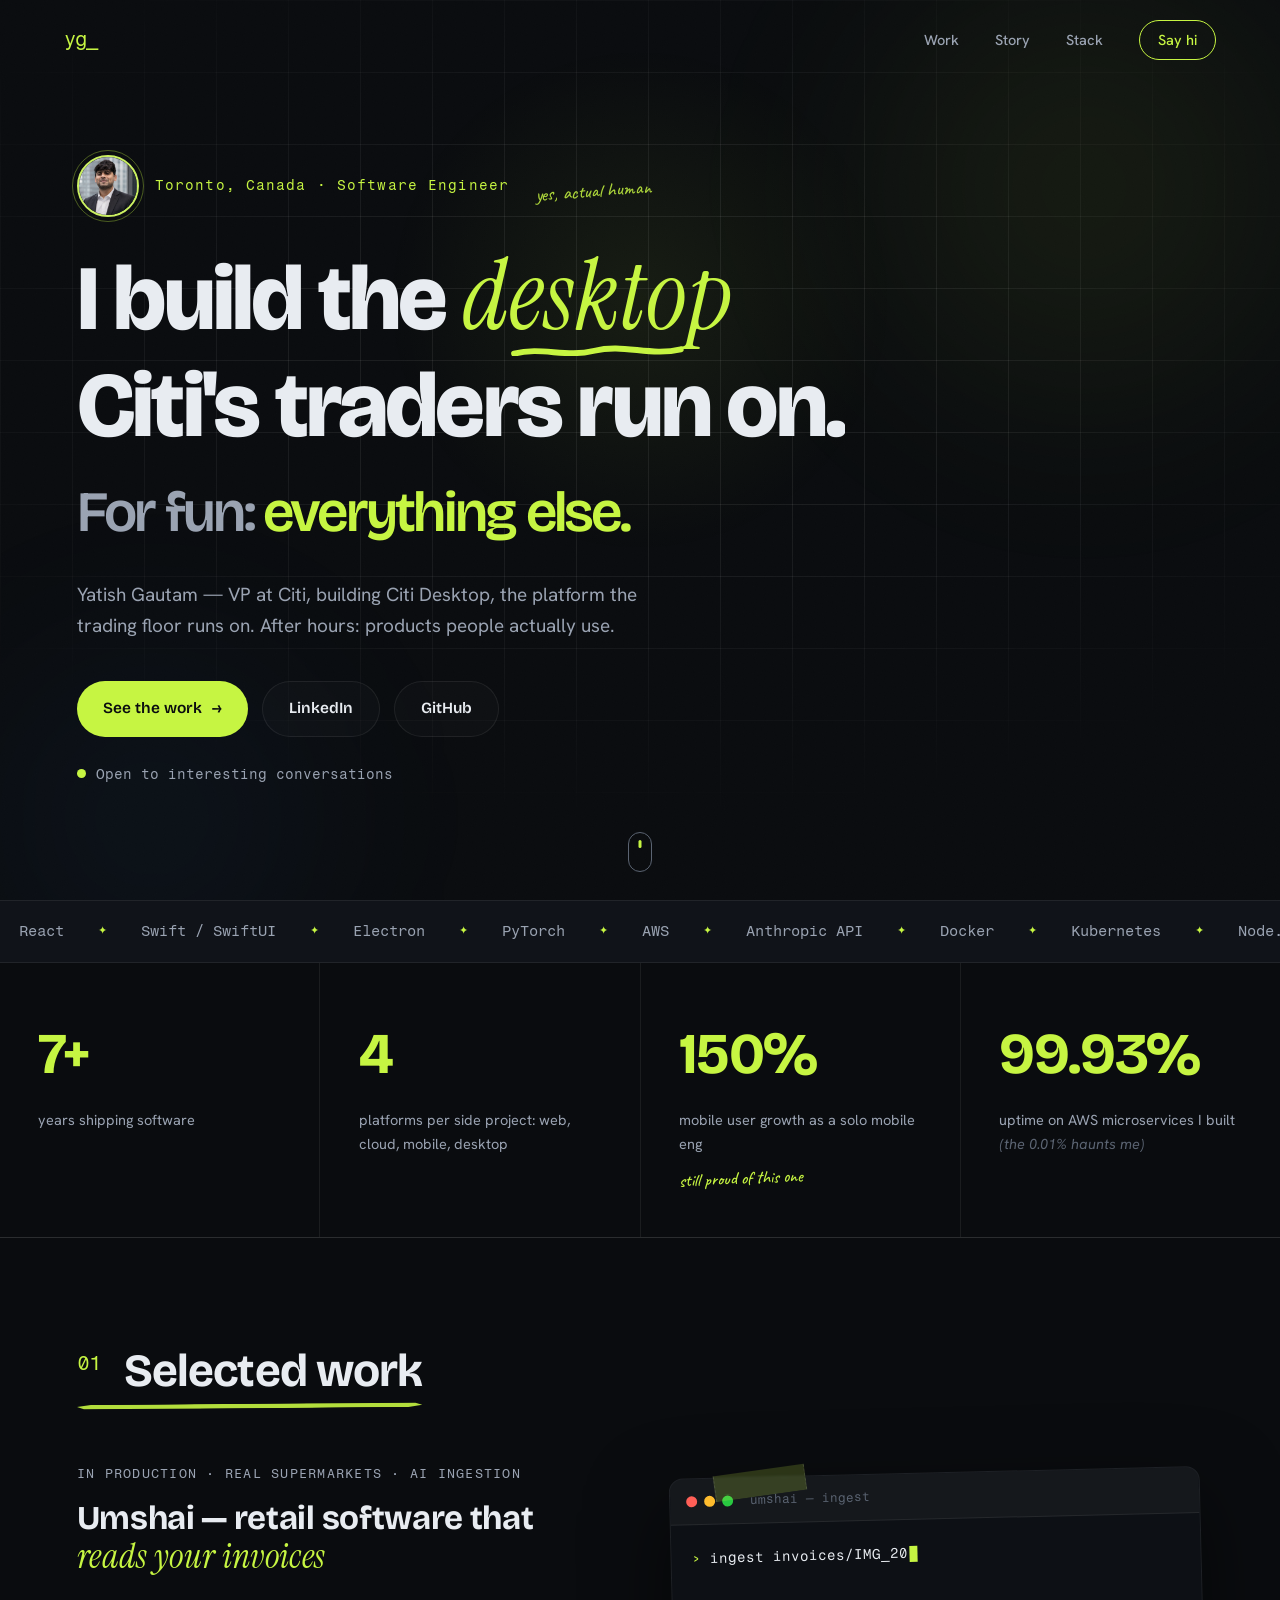
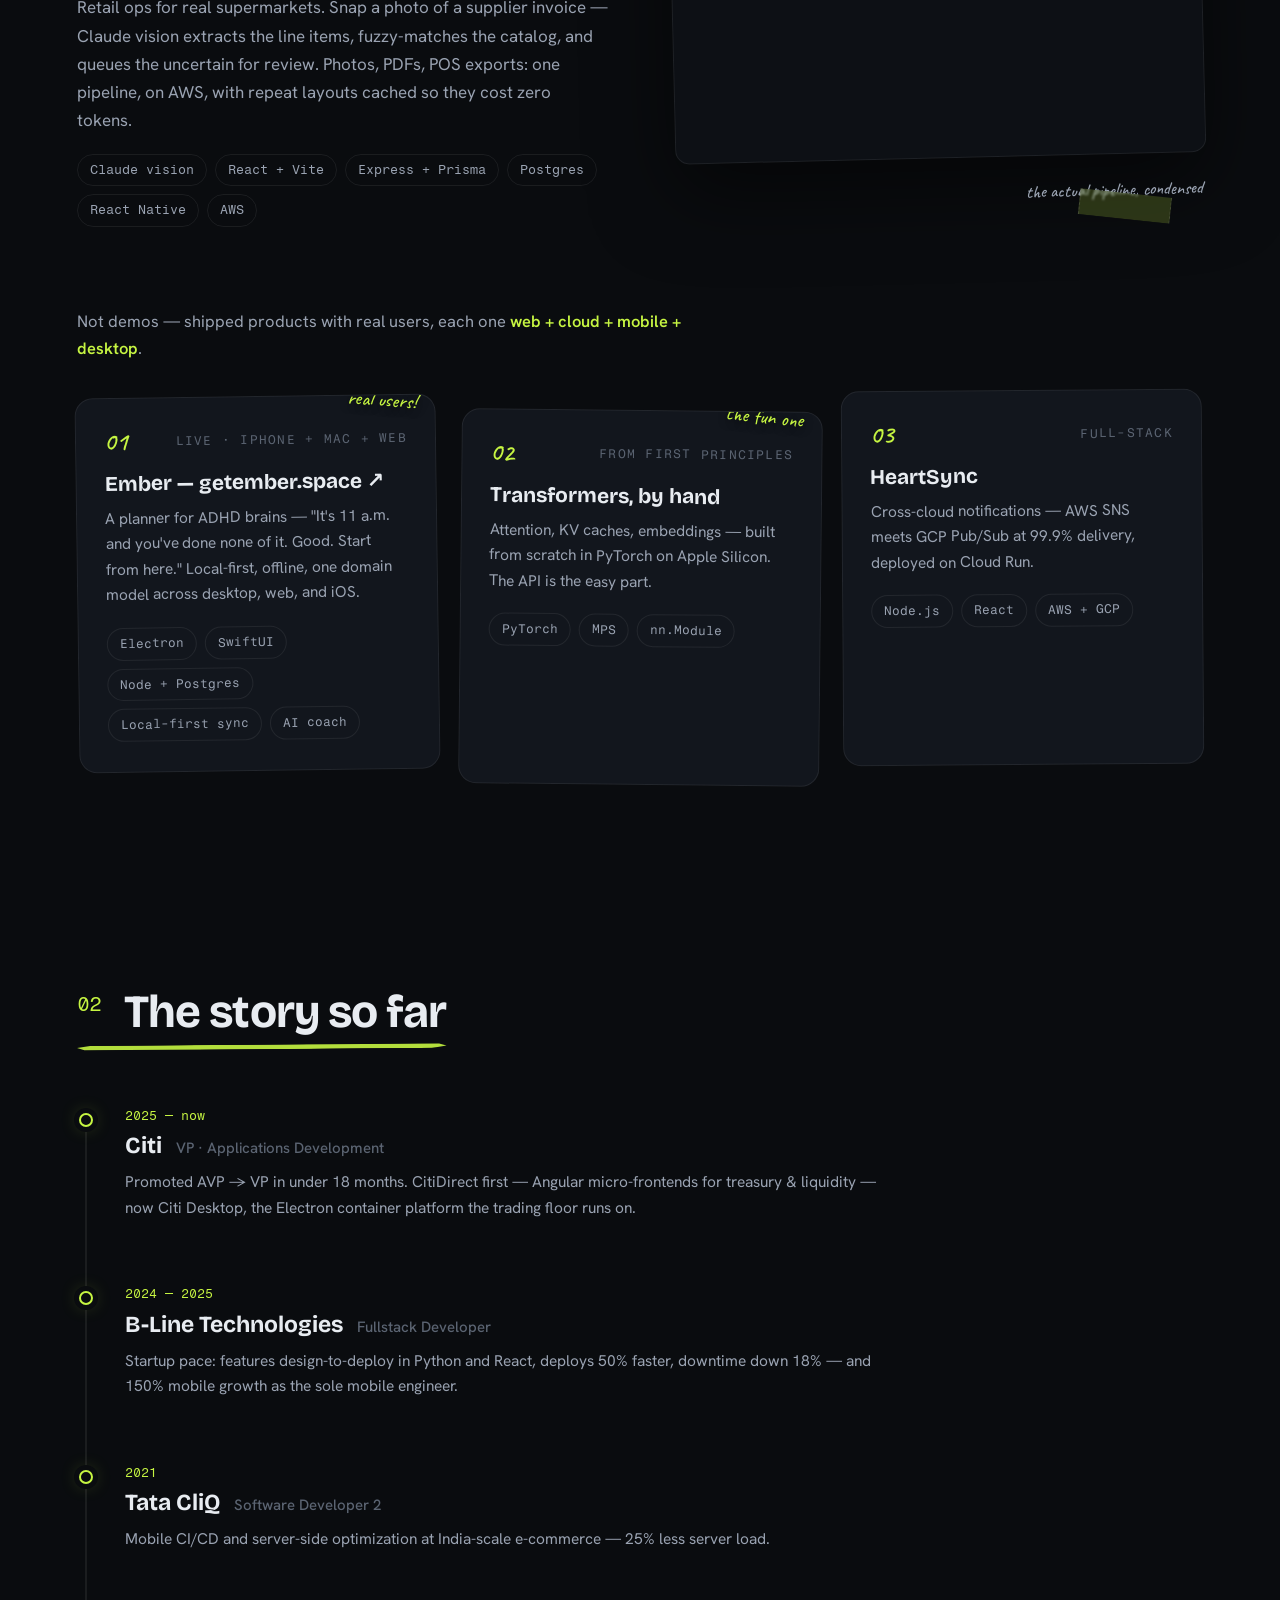
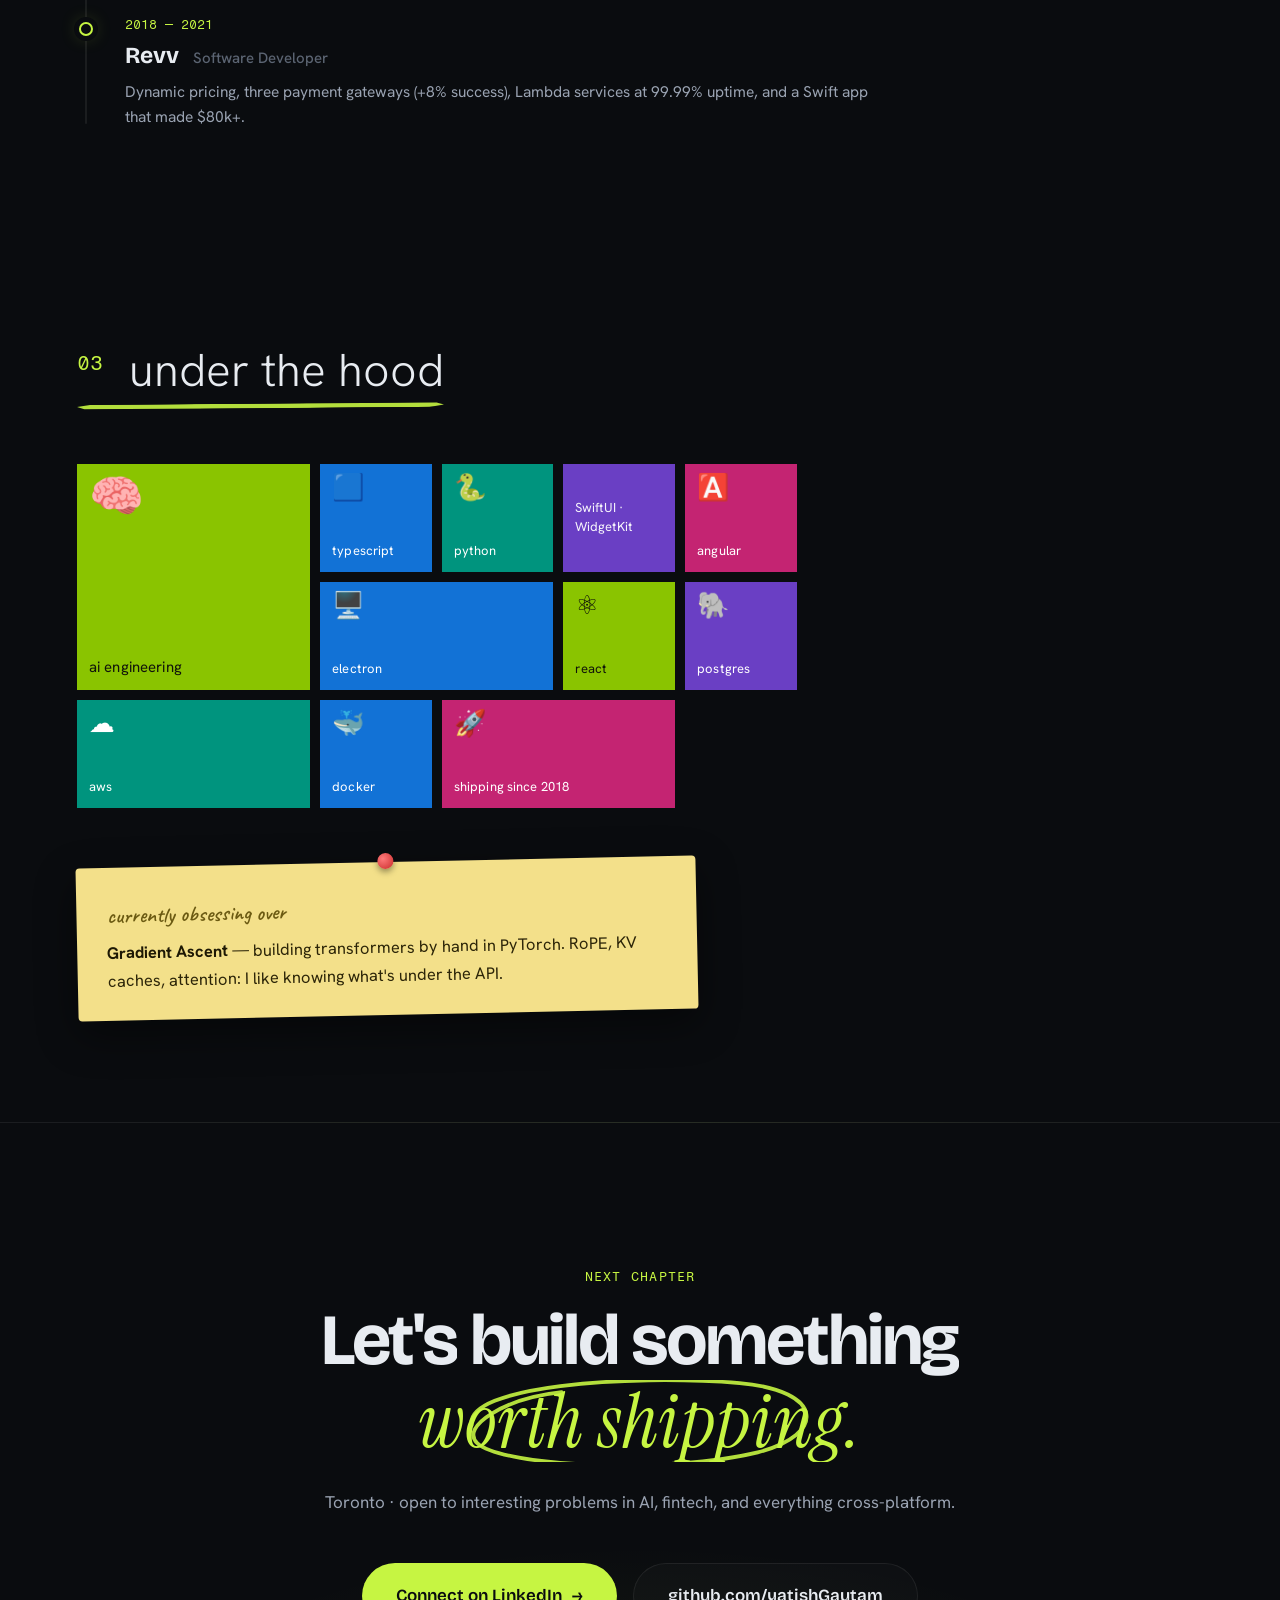
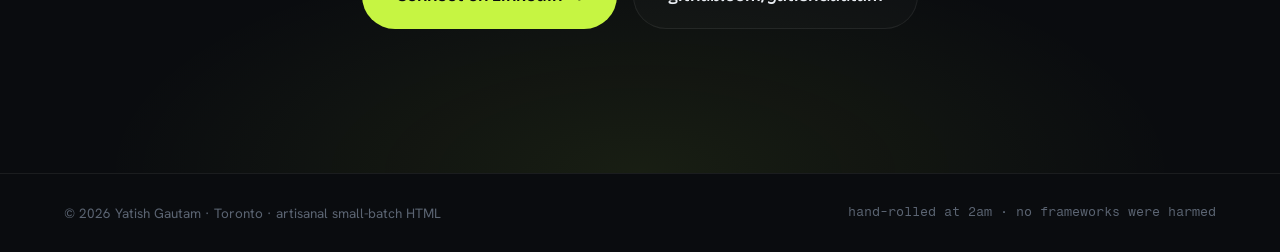
==== commit 891eed8e: "Human touches: handwritten annotations, drawn doodles, tape, tilted cards, sticky note Co-Authored-B" ====
--- a/site/index.html
+++ b/site/index.html
@@ -14,7 +14,7 @@
   <link rel="icon" href="favicon.svg" type="image/svg+xml">
   <link rel="preconnect" href="https://fonts.googleapis.com">
   <link rel="preconnect" href="https://fonts.gstatic.com" crossorigin>
-  <link href="https://fonts.googleapis.com/css2?family=Bricolage+Grotesque:opsz,wght@12..96,500;12..96,600;12..96,700;12..96,800&family=Hanken+Grotesk:wght@400;500;600&family=Instrument+Serif:ital@1&family=Fragment+Mono&display=swap" rel="stylesheet">
+  <link href="https://fonts.googleapis.com/css2?family=Bricolage+Grotesque:opsz,wght@12..96,500;12..96,600;12..96,700;12..96,800&family=Hanken+Grotesk:wght@400;500;600&family=Instrument+Serif:ital@1&family=Fragment+Mono&family=Caveat:wght@500;600&display=swap" rel="stylesheet">
   <link rel="stylesheet" href="styles.css">
   <noscript><style>.reveal-up{opacity:1!important;transform:none!important}.reveal-up .chips li{opacity:1!important;transform:none!important}</style></noscript>
 </head>
@@ -56,9 +56,10 @@
           <span class="avatar__wave" aria-hidden="true">👋</span>
         </button>
         <p class="hero__eyebrow">Toronto, Canada · Software Engineer</p>
+        <span class="scribble scribble--me" aria-hidden="true">yes, actual human</span>
       </div>
       <h1 class="hero__title">
-        <span class="line"><span class="word">I</span> <span class="word">build</span> <span class="word">the</span> <span class="word accent serif-accent">desktop</span></span>
+        <span class="line"><span class="word">I</span> <span class="word">build</span> <span class="word">the</span> <span class="word accent serif-accent u-squiggle">desktop<svg class="doodle doodle--underline" viewBox="0 0 120 12" aria-hidden="true"><path d="M3,8 C22,3 38,11 58,6 C78,1 96,10 117,5" pathLength="1"/></svg></span></span>
         <span class="line"><span class="word">Citi's</span> <span class="word">traders</span> <span class="word">run</span> <span class="word">on.</span></span>
         <span class="line line--sub"><span class="word">For</span> <span class="word">fun:</span> <span class="word swap-wrap"><span class="swap" id="swap">everything else.</span></span></span>
       </h1>
@@ -99,6 +100,7 @@
     <div class="stat reveal-up">
       <span class="stat__num" data-count="150">0</span><span class="stat__plus">%</span>
       <span class="stat__label">mobile user growth as a solo mobile eng</span>
+      <span class="scribble stat__note" aria-hidden="true">still proud of this one</span>
     </div>
     <div class="stat reveal-up">
       <span class="stat__num" data-count="99.99">0</span><span class="stat__plus">%</span>
@@ -126,6 +128,8 @@
         </ul>
       </div>
       <div class="feature__demo">
+        <span class="tape tape--tl" aria-hidden="true"></span>
+        <span class="tape tape--br" aria-hidden="true"></span>
         <div class="terminal tilt">
           <div class="terminal__bar"><i></i><i></i><i></i><span>umshai — ingest</span></div>
           <div class="terminal__body" id="terminal">
@@ -139,6 +143,7 @@
             </div>
           </div>
         </div>
+        <span class="scribble feature__caption" aria-hidden="true">the actual pipeline, condensed</span>
       </div>
     </article>
 
@@ -146,21 +151,23 @@
     <p class="cards__intro reveal-up">Not demos — shipped products with real users, each one <strong>web + cloud + mobile + desktop</strong>.</p>
     <div class="cards">
       <article class="card tilt reveal-up">
-        <div class="card__top"><span class="card__emoji">🔥</span><span class="tag tag--ghost">Live · iPhone + Mac + Web</span></div>
+        <span class="scribble card__note" aria-hidden="true">real users!</span>
+        <div class="card__top"><span class="card__no">01</span><span class="tag tag--ghost">Live · iPhone + Mac + Web</span></div>
         <h3><a href="https://getember.space" target="_blank" rel="noopener">Ember — getember.space ↗</a></h3>
         <p>A planner for ADHD brains — "It's 11 a.m. and you've done none of it. Good. Start from here." Local-first, offline, one domain model across desktop, web, and iOS.</p>
         <ul class="chips"><li>Electron</li><li>SwiftUI</li><li>Node + Postgres</li><li>Local-first sync</li><li>AI coach</li></ul>
       </article>
 
       <article class="card tilt reveal-up">
-        <div class="card__top"><span class="card__emoji">🧠</span><span class="tag tag--ghost">From first principles</span></div>
+        <span class="scribble card__note" aria-hidden="true">the fun one</span>
+        <div class="card__top"><span class="card__no">02</span><span class="tag tag--ghost">From first principles</span></div>
         <h3>Transformers, by hand</h3>
         <p>Attention, KV caches, embeddings — built from scratch in PyTorch on Apple Silicon. The API is the easy part.</p>
         <ul class="chips"><li>PyTorch</li><li>MPS</li><li>nn.Module</li></ul>
       </article>
 
       <article class="card tilt reveal-up">
-        <div class="card__top"><span class="card__emoji">🫀</span><span class="tag tag--ghost">Full-stack</span></div>
+        <div class="card__top"><span class="card__no">03</span><span class="tag tag--ghost">Full-stack</span></div>
         <h3>HeartSync</h3>
         <p>Cross-cloud notifications — AWS SNS meets GCP Pub/Sub at 99.9% delivery, deployed on Cloud Run.</p>
         <ul class="chips"><li>Node.js</li><li>React</li><li>AWS + GCP</li></ul>
@@ -277,11 +284,11 @@
     </div>
 
     <aside class="now reveal-up">
-      <p class="now__pulse"><span class="pulse-dot"></span> Currently</p>
+      <span class="now__pin" aria-hidden="true"></span>
+      <p class="now__pulse">currently obsessing over</p>
       <p>
-        Deep in <strong>Gradient Ascent</strong> — building transformers by hand
-        in PyTorch. RoPE, KV caches, attention: I like knowing what's under the
-        API.
+        <strong>Gradient Ascent</strong> — building transformers by hand in
+        PyTorch. RoPE, KV caches, attention: I like knowing what's under the API.
       </p>
     </aside>
   </section>
@@ -290,7 +297,7 @@
   <section class="contact" id="contact">
     <div class="contact__inner reveal-up">
       <p class="tag">Next chapter</p>
-      <h2 class="mask-words">Let's build something<br><span class="accent serif-accent">worth shipping.</span></h2>
+      <h2 class="mask-words">Let's build something<br><span class="accent serif-accent u-circle">worth shipping.<svg class="doodle doodle--circle" viewBox="0 0 260 70" aria-hidden="true"><path d="M18,38 C14,12 120,4 196,10 C252,15 254,44 208,56 C150,70 40,66 22,50 C10,39 40,20 78,16" pathLength="1"/></svg></span></h2>
       <p class="contact__sub">Toronto · open to interesting problems in AI, fintech, and everything cross-platform.</p>
       <div class="contact__actions">
         <a class="btn btn--primary btn--big magnetic" href="https://www.linkedin.com/in/yatishgautam28/" target="_blank" rel="noopener">Connect on LinkedIn <span class="btn__arrow">→</span></a>
@@ -301,7 +308,7 @@
 
   <footer class="footer">
     <p>© 2026 Yatish Gautam · Toronto · artisanal small-batch HTML</p>
-    <p class="footer__wink">No frameworks were harmed in the making of this site.</p>
+    <p class="footer__wink">hand-rolled at 2am · no frameworks were harmed</p>
   </footer>
 
   <script src="main.js"></script>
--- a/site/styles.css
+++ b/site/styles.css
@@ -609,6 +609,105 @@
 }
 .footer__wink { font-family: var(--font-mono); font-size: 12.5px; }
 
+/* ---------- human touches: scribbles, doodles, tape ---------- */
+.scribble {
+  font-family: "Caveat", cursive;
+  font-size: 19px; font-weight: 500;
+  color: var(--ink-dim);
+  display: inline-block;
+}
+.scribble--me {
+  margin-left: 10px; rotate: -4deg; color: var(--accent);
+  opacity: 0.85; translate: 0 6px;
+}
+.stat__note {
+  margin-top: 8px; rotate: -2.5deg; color: var(--accent); font-size: 18px;
+}
+.card__note {
+  position: absolute; top: -12px; right: 18px; rotate: 5deg;
+  color: var(--accent); font-size: 20px; z-index: 3;
+  text-shadow: 0 2px 8px rgba(0,0,0,0.6);
+}
+.card__no {
+  font-family: "Caveat", cursive; font-size: 26px; font-weight: 600;
+  color: var(--accent); line-height: 1;
+}
+.feature__caption {
+  display: block; text-align: right; margin-top: 12px; rotate: -1.5deg;
+  font-size: 18px;
+}
+
+.doodle { position: absolute; pointer-events: none; overflow: visible; }
+.doodle path {
+  fill: none; stroke: var(--accent); stroke-width: 3;
+  stroke-linecap: round;
+  stroke-dasharray: 1; stroke-dashoffset: 1;
+}
+.u-squiggle { position: relative; display: inline-block; }
+.doodle--underline { left: 0; right: 0; bottom: -0.12em; width: 100%; height: 0.18em; }
+.doodle--underline path { stroke-width: 4; }
+/* hero squiggle draws after the words rise */
+.hero__title .doodle--underline path { animation: drawIn 0.9s ease 1.7s forwards; }
+@keyframes drawIn { to { stroke-dashoffset: 0; } }
+
+.u-circle { position: relative; display: inline-block; }
+.doodle--circle {
+  left: -8%; top: -14%; width: 116%; height: 128%;
+}
+.doodle--circle path { stroke-width: 2.5; opacity: 0.9; }
+.mask-words.visible .doodle--circle path { transition: stroke-dashoffset 1.1s ease 0.7s; stroke-dashoffset: 0; }
+
+.tape {
+  position: absolute; width: 92px; height: 26px; z-index: 3;
+  background: rgba(198, 245, 66, 0.18);
+  border-left: 1px dashed rgba(255,255,255,0.12);
+  border-right: 1px dashed rgba(255,255,255,0.12);
+  backdrop-filter: blur(1px);
+}
+.tape--tl { top: -12px; left: 8%; rotate: -8deg; }
+.tape--br { bottom: -10px; right: 6%; rotate: 6deg; }
+.feature__demo { position: relative; }
+.feature__demo .terminal { rotate: -1.4deg; }
+.feature__demo .terminal:hover { rotate: 0deg; transition: rotate 0.4s var(--ease-out); }
+
+/* cards: slightly off-kilter, like they were placed by hand */
+.cards .card:nth-child(1) { rotate: -0.8deg; }
+.cards .card:nth-child(2) { rotate: 0.6deg; translate: 0 14px; }
+.cards .card:nth-child(3) { rotate: -0.4deg; translate: 0 -6px; }
+.cards .card:hover { rotate: 0deg; translate: 0 0; }
+.cards .card { transition: border-color 0.35s, transform 0.35s var(--ease-out), box-shadow 0.35s, rotate 0.35s var(--ease-out), translate 0.35s var(--ease-out); }
+
+/* the "now" box becomes a sticky note */
+.now {
+  background: #f3e08a; border: none; border-radius: 4px;
+  rotate: -1.2deg;
+  padding: 30px 30px 26px;
+  box-shadow: 0 14px 40px rgba(0,0,0,0.45);
+  max-width: 620px;
+}
+.now__pin {
+  position: absolute; top: -9px; left: 50%; translate: -50% 0;
+  width: 16px; height: 16px; border-radius: 50%;
+  background: radial-gradient(circle at 35% 35%, #ff7a7a, #c92a2a);
+  box-shadow: 0 3px 6px rgba(0,0,0,0.4);
+}
+.now { position: relative; }
+.now__pulse {
+  font-family: "Caveat", cursive; font-size: 22px; font-weight: 600;
+  color: #6b5a12; text-transform: none; letter-spacing: 0; margin-bottom: 6px;
+}
+.now p:last-child { color: #2c2508; font-size: 16.5px; }
+.now strong { color: #1d1804; }
+
+/* section underline: marker stroke instead of a perfect gradient bar */
+.section__title::after {
+  height: 5px;
+  background: var(--accent);
+  clip-path: polygon(0 38%, 4% 0, 98% 12%, 100% 55%, 96% 100%, 2% 88%);
+  rotate: -0.5deg;
+  opacity: 0.9;
+}
+
 /* ---------- reveal on scroll ---------- */
 .reveal-up {
   opacity: 0; transform: translateY(36px);
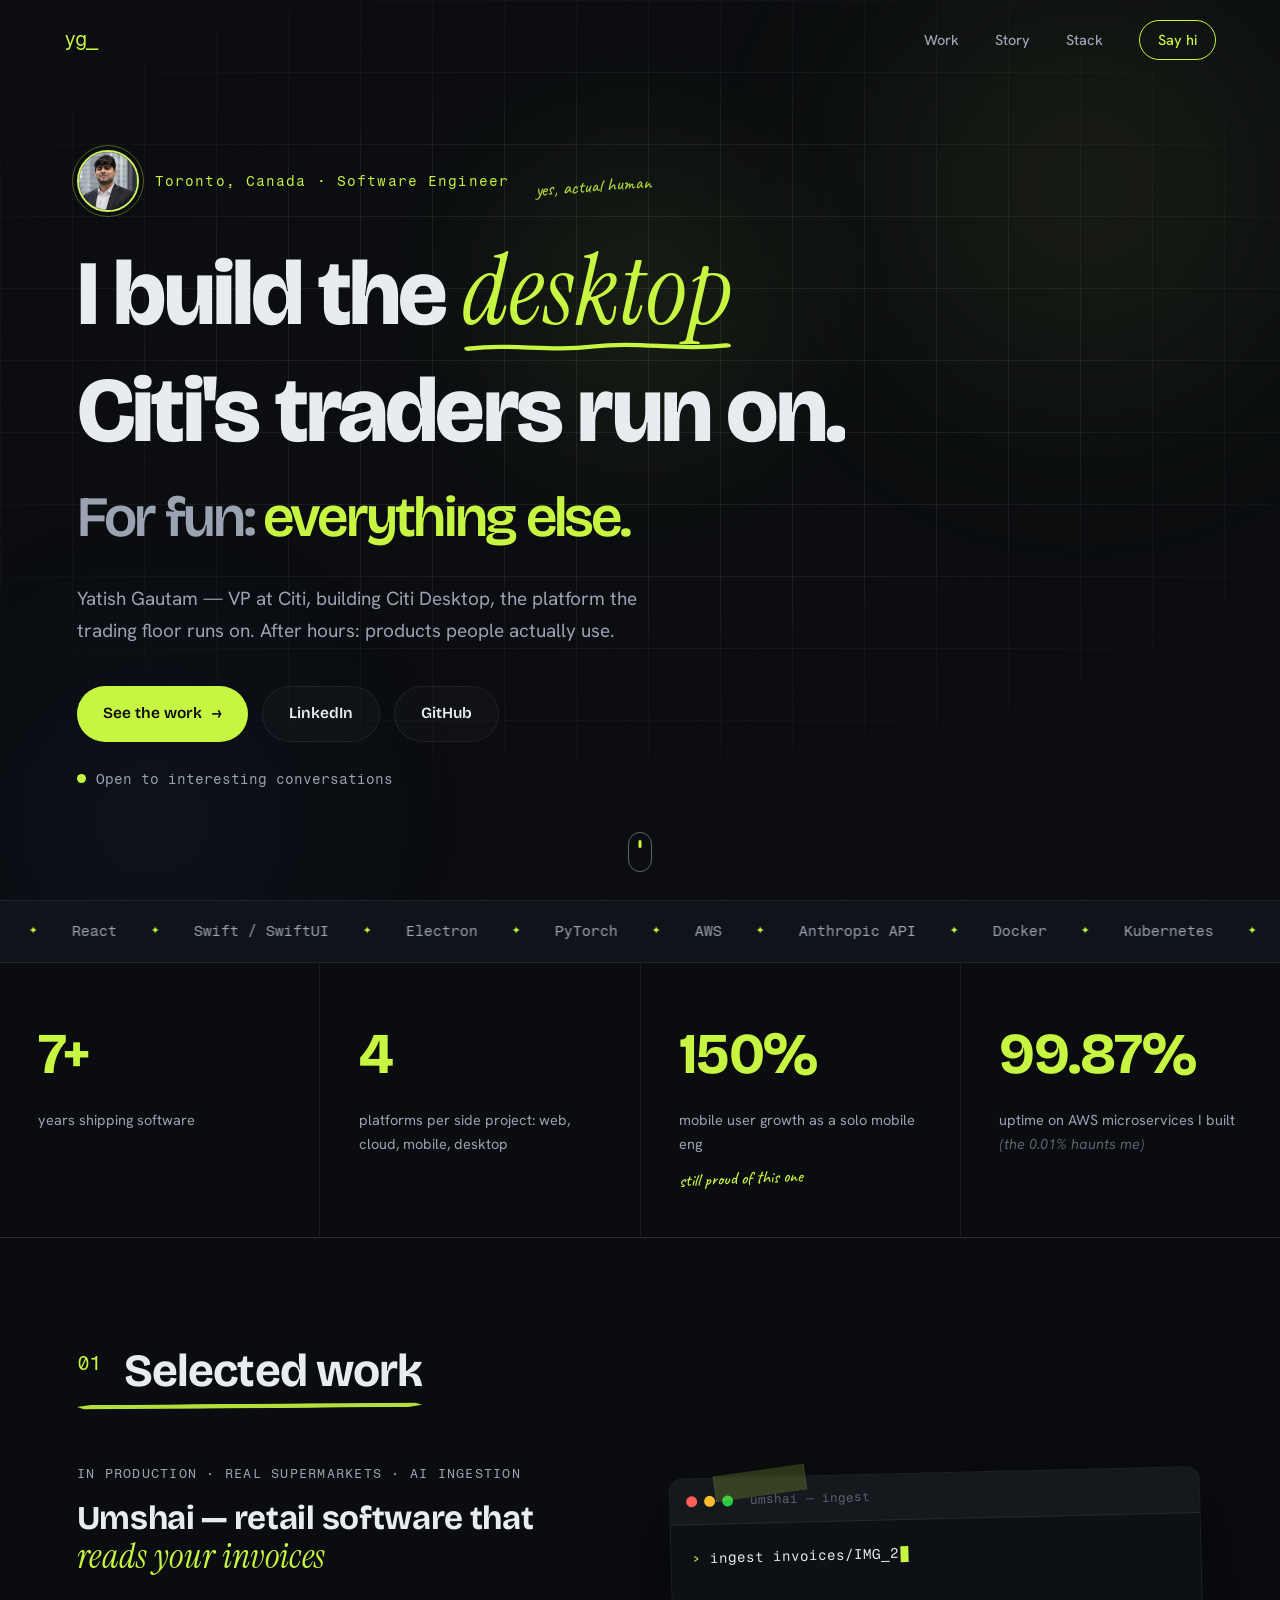
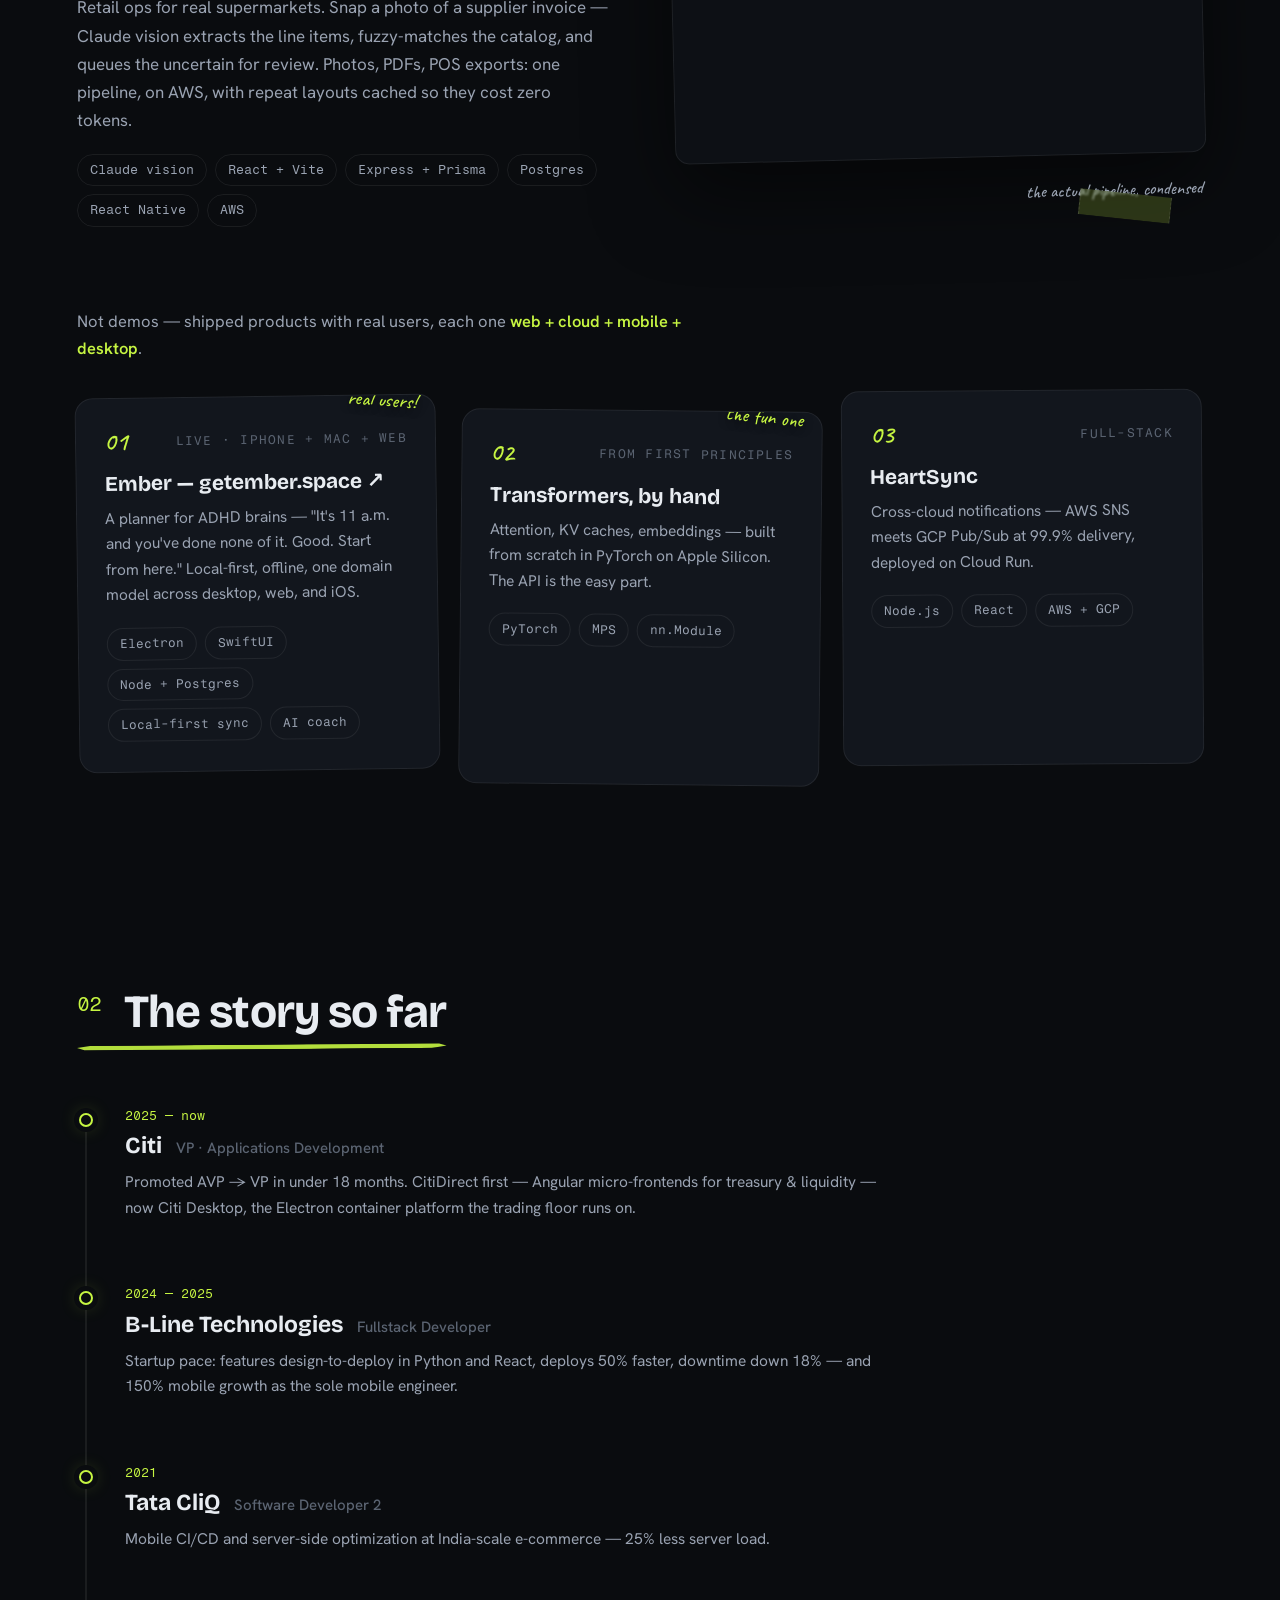
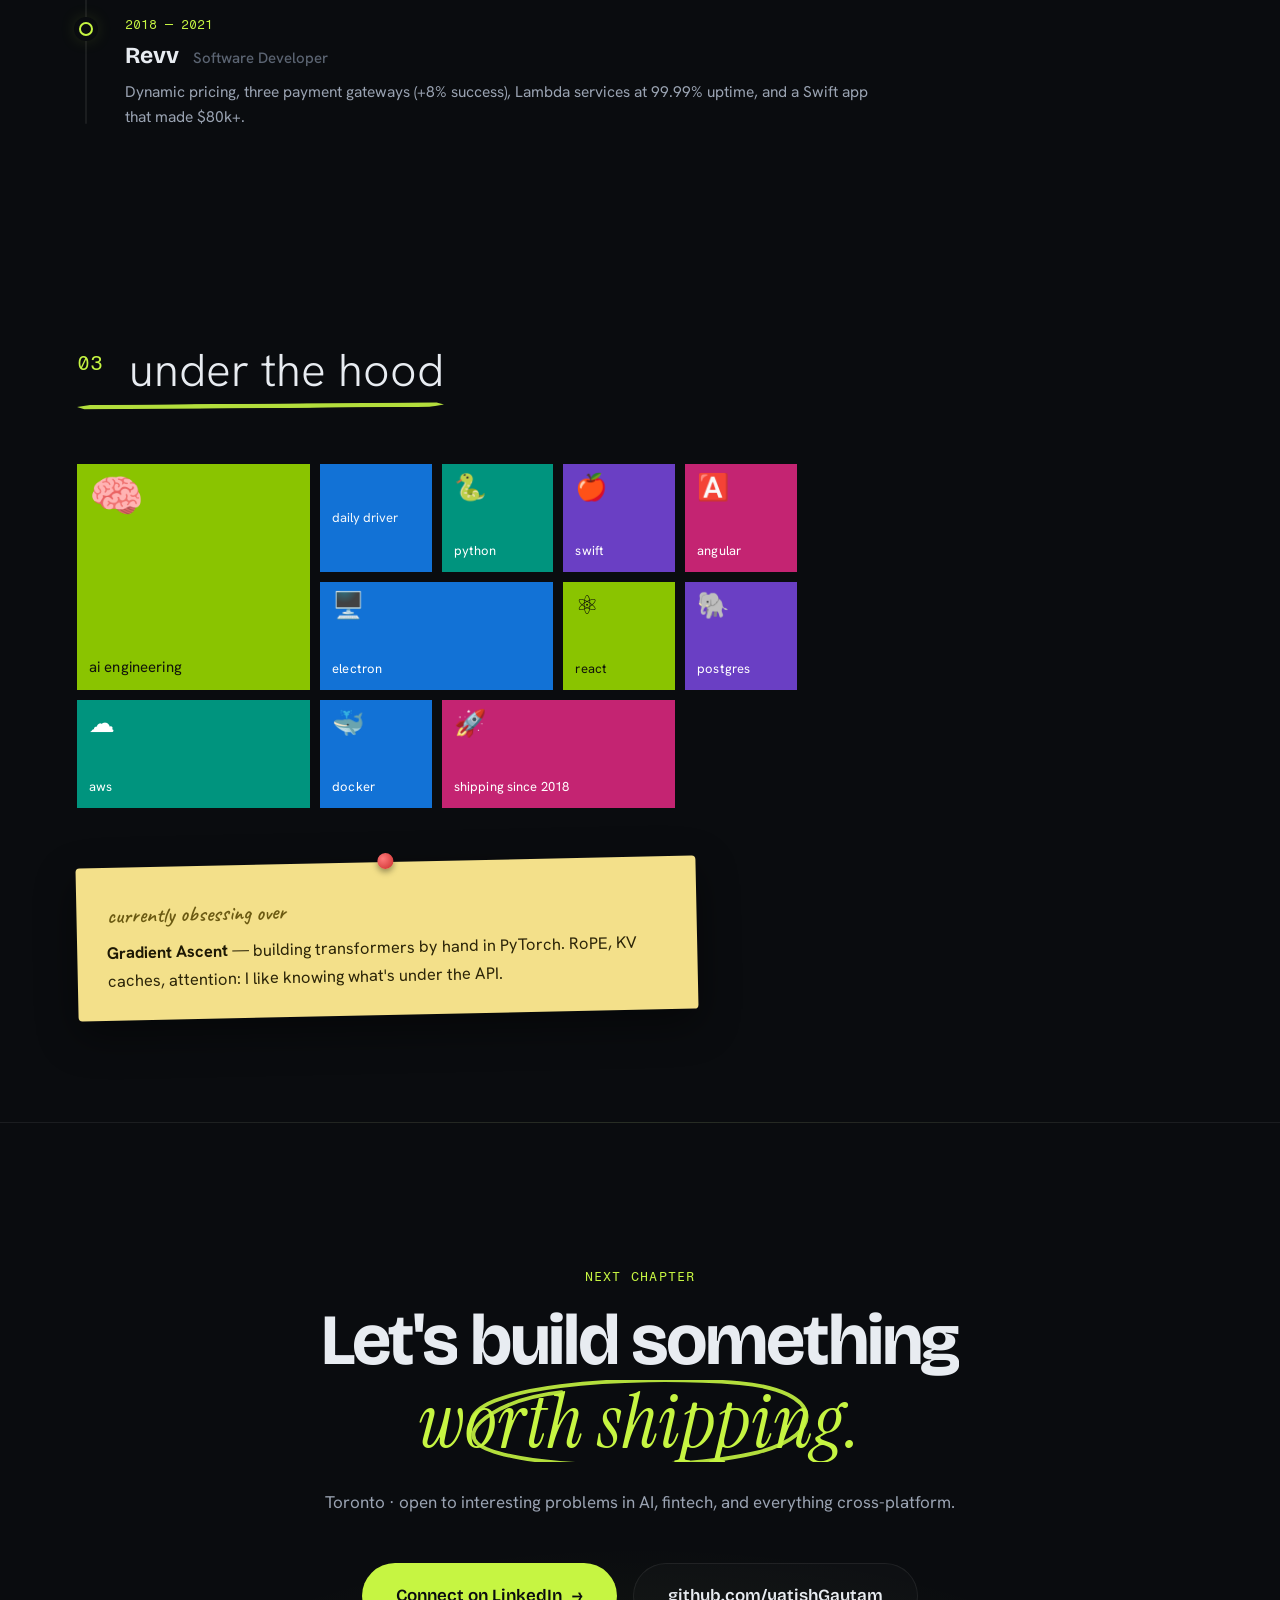
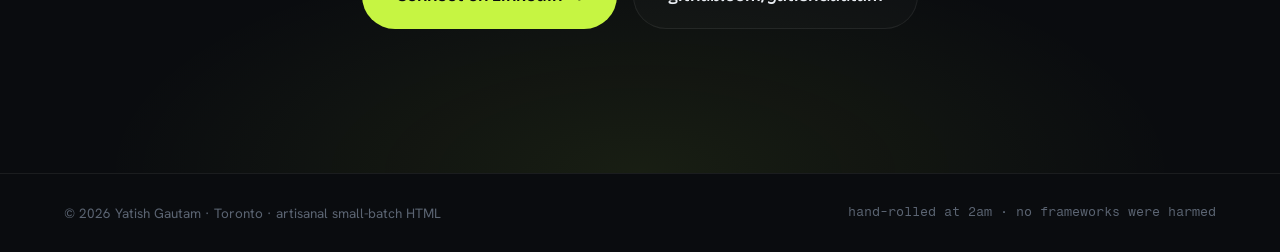
==== commit 543e6045: "Cache-bust CSS/JS per deploy; robust squiggle; no retained word transforms Co-Authored-By: Claude Fa" ====
--- a/site/index.html
+++ b/site/index.html
@@ -59,7 +59,7 @@
         <span class="scribble scribble--me" aria-hidden="true">yes, actual human</span>
       </div>
       <h1 class="hero__title">
-        <span class="line"><span class="word">I</span> <span class="word">build</span> <span class="word">the</span> <span class="word accent serif-accent u-squiggle">desktop<svg class="doodle doodle--underline" viewBox="0 0 120 12" aria-hidden="true"><path d="M3,8 C22,3 38,11 58,6 C78,1 96,10 117,5" pathLength="1"/></svg></span></span>
+        <span class="line"><span class="word">I</span> <span class="word">build</span> <span class="word">the</span> <span class="word accent serif-accent u-squiggle">desktop</span></span>
         <span class="line"><span class="word">Citi's</span> <span class="word">traders</span> <span class="word">run</span> <span class="word">on.</span></span>
         <span class="line line--sub"><span class="word">For</span> <span class="word">fun:</span> <span class="word swap-wrap"><span class="swap" id="swap">everything else.</span></span></span>
       </h1>
--- a/site/styles.css
+++ b/site/styles.css
@@ -239,11 +239,11 @@
 }
 .hero__title .line { display: block; overflow: hidden; padding-bottom: 0.08em; }
 .hero__title .word {
-  display: inline-block; transform: translateY(110%);
-  animation: rise 0.9s var(--ease-out) forwards;
+  display: inline-block;
+  animation: rise 0.9s var(--ease-out) backwards;
 }
 .line--sub { color: var(--ink-dim); font-size: 0.62em; margin-top: 0.35em; font-weight: 600; }
-@keyframes rise { to { transform: translateY(0); } }
+@keyframes rise { from { transform: translateY(110%); } to { transform: none; } }
 
 .swap-wrap { color: var(--accent); }
 .swap { display: inline-block; text-align: left; }
@@ -643,11 +643,14 @@
   stroke-linecap: round;
   stroke-dasharray: 1; stroke-dashoffset: 1;
 }
-.u-squiggle { position: relative; display: inline-block; }
-.doodle--underline { left: 0; right: 0; bottom: -0.12em; width: 100%; height: 0.18em; }
-.doodle--underline path { stroke-width: 4; }
-/* hero squiggle draws after the words rise */
-.hero__title .doodle--underline path { animation: drawIn 0.9s ease 1.7s forwards; }
+/* squiggle as a background image — no nested layers, no compositing bugs */
+.u-squiggle {
+  background-image: url("data:image/svg+xml,%3Csvg xmlns='http://www.w3.org/2000/svg' viewBox='0 0 120 12' preserveAspectRatio='none'%3E%3Cpath d='M3,8 C22,3 38,11 58,6 C78,1 96,10 117,5' fill='none' stroke='%23c6f542' stroke-width='4' stroke-linecap='round'/%3E%3C/svg%3E");
+  background-repeat: no-repeat;
+  background-position: 0 100%;
+  background-size: 100% 0.14em;
+  padding-bottom: 0.1em;
+}
 @keyframes drawIn { to { stroke-dashoffset: 0; } }
 
 .u-circle { position: relative; display: inline-block; }
